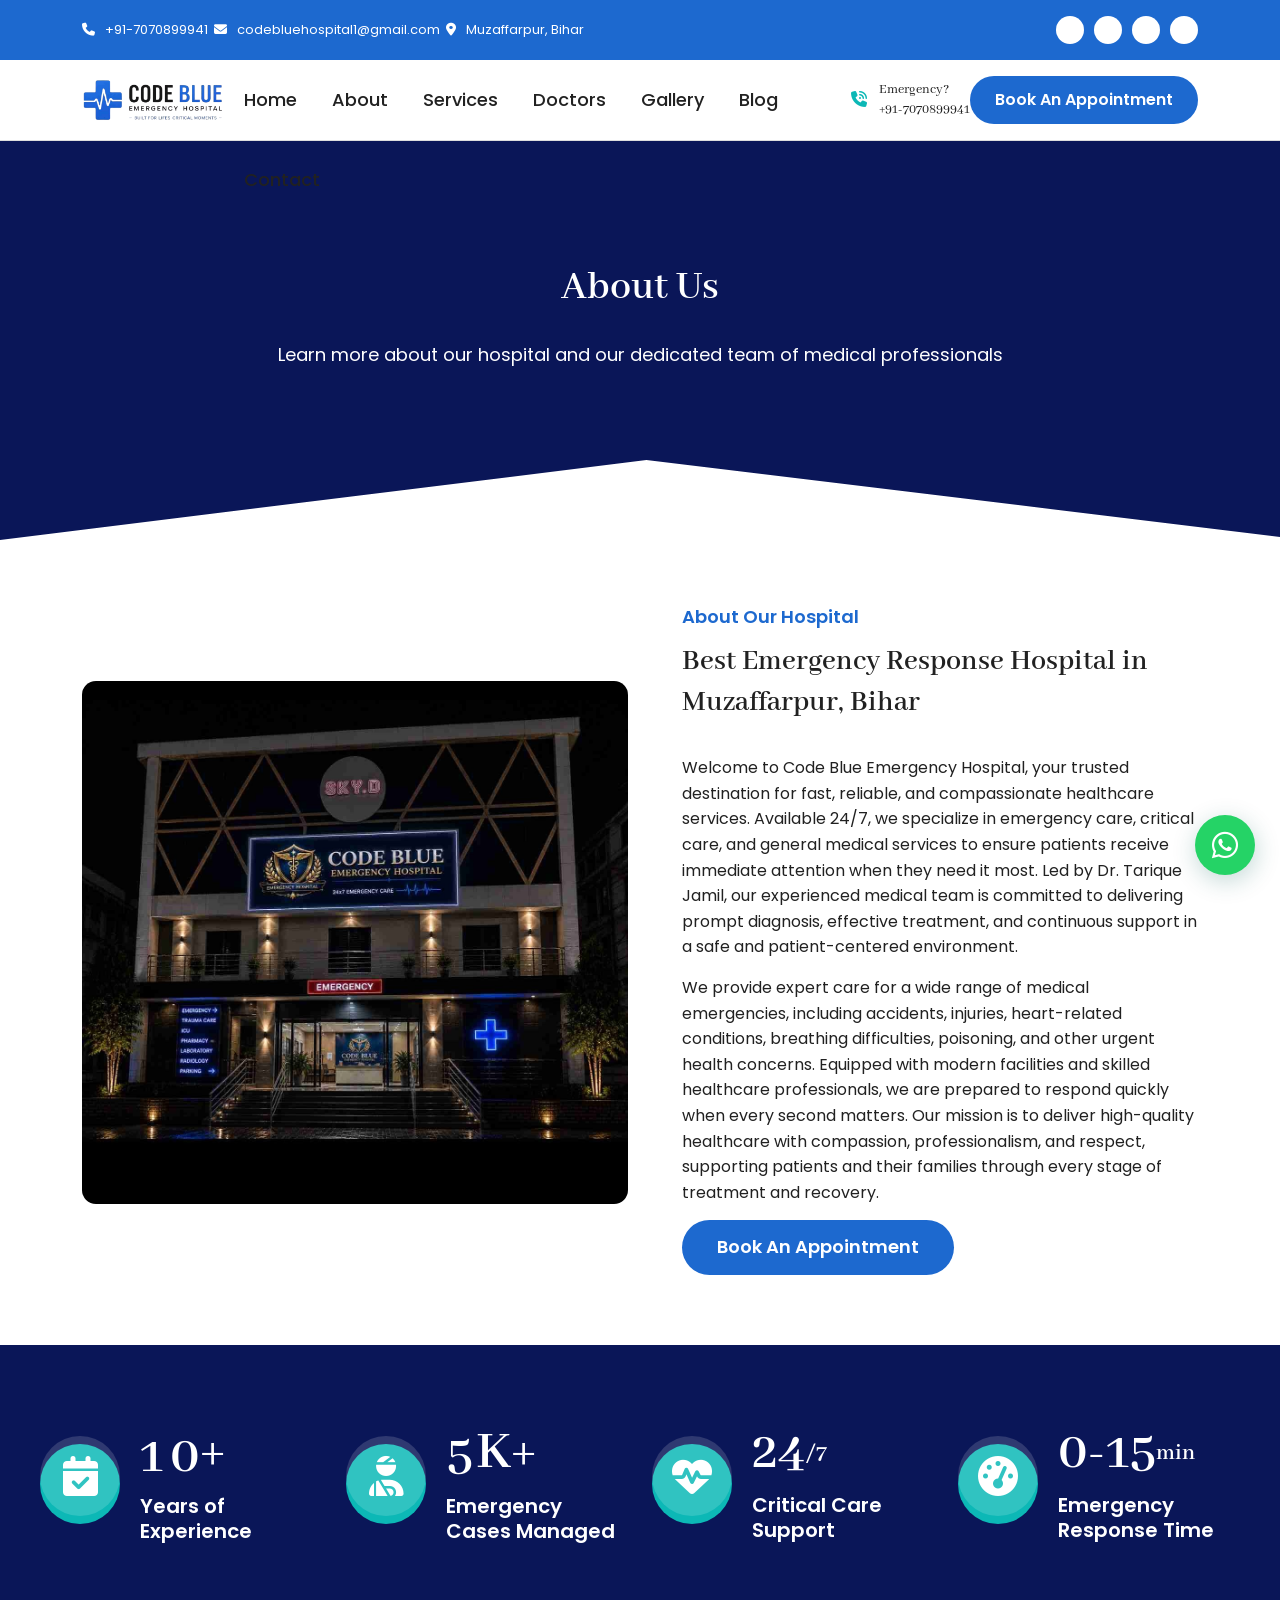
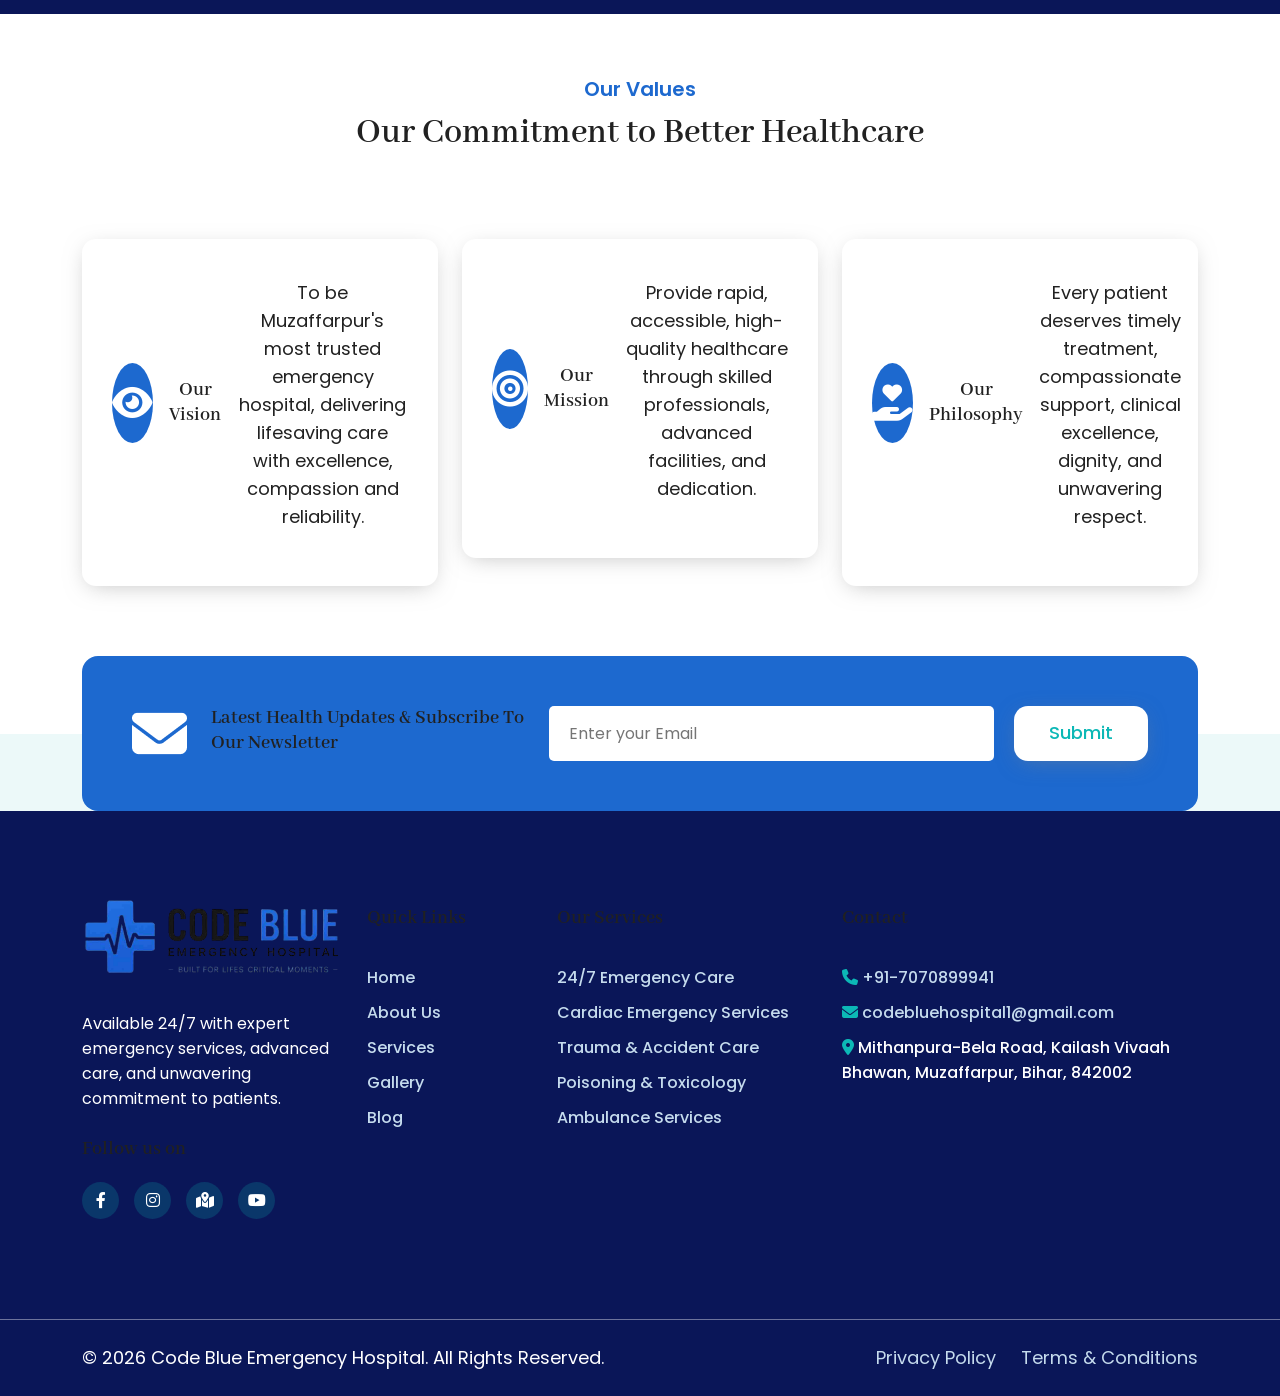
==== about.html @ 67b97be8 "Initial Code Blue Emergency Hospital landing page" ====
<!DOCTYPE html>
<html class="no-js" lang="en">
  <head>
    <meta charset="utf-8">
    <meta http-equiv="x-ua-compatible" content="ie=edge">
    <meta name="viewport" content="width=device-width, initial-scale=1">
    <meta name="author" content="Code Blue Emergency Hospital">
    <link rel="icon" href="assets/images/codeblue/cropped-Code-Blue-icon-32x32.png">
    <title>About Us - Code Blue Emergency Hospital</title>
    <link rel="stylesheet" href="assets/css/bootstrap.min.css">
    <link rel="stylesheet" href="assets/css/fontawesome.min.css">
    <link rel="stylesheet" href="assets/css/animate.css">
    <link rel="stylesheet" href="assets/css/animated-text.css">
    <link rel="stylesheet" href="assets/css/slick.min.css">
    <link rel="stylesheet" href="assets/css/light_gallery.min.css">
    <link rel="stylesheet" href="assets/css/odometer.css">
    <link rel="stylesheet" href="assets/css/style.css">
    <link rel="stylesheet" href="assets/css/codeblue.css">
    <style>
      .cs_preloader { animation: autoHidePreloader 0.5s 3s forwards; }
      @keyframes autoHidePreloader { to { opacity: 0; visibility: hidden; pointer-events: none; } }
    </style>
  </head>
  <body>

  <!-- Start Top Utility Bar -->
  <header class="cs_site_header cs_style_1 cs_sticky_header">
    <div class="cs_top_header cs_accent_bg_v1">
      <div class="container">
        <div class="cs_top_header_in">
          <div class="cs_top_header_left">
            <div class="cs_top_nav cs_fs_16 cs_white_color">
              <a href="tel:+917070899941" class="cs_white_color"><i class="fa-solid fa-phone"></i> +91-7070899941</a>
              &nbsp;&nbsp;
              <a href="mailto:codebluehospital1@gmail.com" class="cs_white_color"><i class="fa-solid fa-envelope"></i> codebluehospital1@gmail.com</a>
              &nbsp;&nbsp;
              <span><i class="fa-solid fa-location-dot"></i> Muzaffarpur, Bihar</span>
            </div>
          </div>
          <div class="cs_top_header_right">
            <div class="cs_social_btns cs_style_1">
              <a href="https://www.facebook.com/profile.php?id=61590314117148#" target="_blank"><i class="fa-brands fa-facebook-f"></i></a>
              <a href="https://www.instagram.com/code_blue_emergency_hospital" target="_blank"><i class="fa-brands fa-instagram"></i></a>
              <a href="https://maps.app.goo.gl/DeEyWCRNxr993ks66" target="_blank"><i class="fa-solid fa-map-location-dot"></i></a>
              <a href="https://youtube.com/channel/UCXoJX2NYa7jBwwtGiRiJI0w" target="_blank"><i class="fa-brands fa-youtube"></i></a>
            </div>
          </div>
        </div>
      </div>
    </div>
    <!-- End Top Utility Bar -->
    <!-- Start Header Nav -->
    <div class="cs_main_header">
      <div class="container">
        <div class="cs_main_header_in">
          <div class="cs_main_header_left">
            <a class="cs_site_branding" href="index.html">
              <img src="assets/images/codeblue/Code-Blue-logo.png" alt="Code Blue Emergency Hospital">
            </a>
            <div class="cs_nav cs_primary_font">
              <ul class="cs_nav_list cs_fs_18">
                <li><a href="index.html">Home</a></li>
                <li><a href="about.html">About</a></li>
                <li><a href="services.html">Services</a></li>
                <li><a href="doctors.html">Doctors</a></li>
                <li><a href="gallery.html">Gallery</a></li>
                <li><a href="blog.html">Blog</a></li>
                <li><a href="contact.html">Contact</a></li>
              </ul>
            </div>
          </div>
          <div class="cs_main_header_right cs_accent_color_v1">
            <div class="cs_header_contact">
              <div class="cs_header_contact_icon text-accent">
                <i class="fa-solid fa-phone-volume"></i>
              </div>
              <div class="cs_header_contact_right">
                <h3 class="cs_fs_14 cs_normal cs_accent_color_v1 mb-0">Emergency?</h3>
                <h3 class="cs_fs_14 cs_normal cs_accent_color_v1 mb-0">+91-7070899941</h3>
              </div>
            </div>
            <a href="tel:+917070899941" class="cs_btn cs_style_1 cs_fs_16 cs_semibold cs_accent_bg_v1 cs_white_color">Book An Appointment</a>
          </div>
        </div>
      </div>
    </div>
  </header>
  <!-- End Header Section -->

  <!-- Start Hero Section -->
  <section class="cs_hero cs_style_1 position-relative" style="background-color: #0a1658;">
    <div class="cs_hero_top">
      <div class="container">
        <div class="row align-items-center" style="min-height: 400px;">
          <div class="col-lg-12 text-center">
            <h1 class="cs_hero_title cs_fs_60 cs_semibold cs_white_color wow fadeInDown">About Us</h1>
            <p class="cs_hero_subtitle cs_fs_18 cs_white_color">Learn more about our hospital and our dedicated team of medical professionals</p>
          </div>
        </div>
      </div>
    </div>
  </section>
  <!-- End Hero Section -->

  <!-- Start About Section -->
  <section class="cs_about cs_style_1" id="about">
    <div class="cs_height_120 cs_height_lg_80"></div>
    <div class="container">
      <div class="row cs_gap_y_40 align-items-center">
        <div class="col-lg-6">
          <div class="cs_about_thumb wow fadeInLeft">
            <img src="assets/images/codeblue/Code-Blue-Hospital-1.jpeg" alt="Code Blue Emergency Hospital">
          </div>
        </div>
        <div class="col-lg-6">
          <div class="cs_pl_30">
            <div class="cs_section_heading cs_style_1">
              <h3 class="cs_section_title_up cs_accent_color_v1 cs_semibold cs_fs_18">About Our Hospital</h3>
              <h2 class="cs_section_title cs_semibold cs_fs_35 mb-0">Best Emergency Response Hospital in Muzaffarpur, Bihar</h2>
            </div>
            <div class="cs_height_32 cs_height_lg_20"></div>
            <p class="cs_about_text">Welcome to Code Blue Emergency Hospital, your trusted destination for fast, reliable, and compassionate healthcare services. Available 24/7, we specialize in emergency care, critical care, and general medical services to ensure patients receive immediate attention when they need it most. Led by Dr. Tarique Jamil, our experienced medical team is committed to delivering prompt diagnosis, effective treatment, and continuous support in a safe and patient-centered environment.</p>
            <p class="cs_about_text">We provide expert care for a wide range of medical emergencies, including accidents, injuries, heart-related conditions, breathing difficulties, poisoning, and other urgent health concerns. Equipped with modern facilities and skilled healthcare professionals, we are prepared to respond quickly when every second matters. Our mission is to deliver high-quality healthcare with compassion, professionalism, and respect, supporting patients and their families through every stage of treatment and recovery.</p>
            <a href="tel:+917070899941" class="cs_btn cs_style_1 cs_fs_18 cs_semibold cs_accent_bg_v1 cs_white_color">Book An Appointment</a>
          </div>
        </div>
      </div>
    </div>
    <div class="cs_height_120 cs_height_lg_80"></div>
  </section>
  <!-- End About Section -->

  <!-- Start Counter Section -->
  <section class="cs_counting">
    <div class="cs_height_133 cs_height_lg_80"></div>
    <div class="container-fluid">
      <div class="row cs_gap_y_40 align-items-center justify-content-between">
        <div class="col-xl-3 col-md-6">
          <div class="cs_funfact cs_style_1">
            <div class="cs_funfact_icon cs_center">
              <i class="fa-solid fa-calendar-check cs_white_color" style="font-size: 40px;"></i>
            </div>
            <div class="cs_funfact_text">
              <h2 class="cs_counter_number cs_fs_65 cs_white_color d-flex align-items-center cs_semibold"><span data-count-to="10" class="odometer"></span>+</h2>
              <p class="cs_counter_title cs_fs_24 cs_semibold cs_white_color mb-0">Years of Experience</p>
            </div>
          </div>
        </div>
        <div class="col-xl-3 col-md-6">
          <div class="cs_funfact cs_style_1">
            <div class="cs_funfact_icon cs_center">
              <i class="fa-solid fa-user-injured cs_white_color" style="font-size: 40px;"></i>
            </div>
            <div class="cs_funfact_text">
              <h2 class="cs_counter_number cs_fs_65 cs_white_color d-flex align-items-center cs_semibold"><span data-count-to="5" class="odometer"></span>K+</h2>
              <p class="cs_counter_title cs_fs_24 cs_semibold cs_white_color mb-0">Emergency Cases Managed</p>
            </div>
          </div>
        </div>
        <div class="col-xl-3 col-md-6">
          <div class="cs_funfact cs_style_1">
            <div class="cs_funfact_icon cs_center">
              <i class="fa-solid fa-heart-pulse cs_white_color" style="font-size: 40px;"></i>
            </div>
            <div class="cs_funfact_text">
              <h2 class="cs_counter_number cs_fs_65 cs_white_color d-flex align-items-center cs_semibold">24<span class="cs_fs_30">/7</span></h2>
              <p class="cs_counter_title cs_fs_24 cs_semibold cs_white_color mb-0">Critical Care Support</p>
            </div>
          </div>
        </div>
        <div class="col-xl-3 col-md-6">
          <div class="cs_funfact cs_style_1">
            <div class="cs_funfact_icon cs_center">
              <i class="fa-solid fa-gauge-high cs_white_color" style="font-size: 40px;"></i>
            </div>
            <div class="cs_funfact_text">
              <h2 class="cs_counter_number cs_fs_65 cs_white_color d-flex align-items-center cs_semibold">0-15<span class="cs_fs_30">min</span></h2>
              <p class="cs_counter_title cs_fs_24 cs_semibold cs_white_color mb-0">Emergency Response Time</p>
            </div>
          </div>
        </div>
      </div>
    </div>
    <div class="cs_height_133 cs_height_lg_80"></div>
  </section>
  <!-- End Counter Section -->

  <!-- Start Our Commitment Section -->
  <section id="commitment">
    <div class="cs_height_120 cs_height_lg_80"></div>
    <div class="container">
      <div class="cs_section_heading cs_style_1 text-center">
        <h3 class="cs_section_title_up cs_accent_color_v1 cs_semibold cs_fs_24">Our Values</h3>
        <h2 class="cs_section_title cs_semibold cs_fs_45 wow fadeInUp">Our Commitment to Better Healthcare</h2>
      </div>
      <div class="cs_height_63 cs_height_lg_40"></div>
      <div class="row cs_gap_y_30">
        <div class="col-lg-4">
          <div class="cs_iconbox cs_style_2 cs_white_bg cs_radius_5 text-center" style="padding: 40px 30px;">
            <div class="cs_iconbox_icon cs_accent_bg_v1 cs_white_color cs_center" style="width: 80px; height: 80px; border-radius: 50%; margin: 0 auto 20px;">
              <i class="fa-solid fa-eye" style="font-size: 36px;"></i>
            </div>
            <h3 class="cs_iconbox_title cs_fs_24 cs_semibold">Our Vision</h3>
            <p class="cs_iconbox_subtitle cs_fs_18">To be Muzaffarpur's most trusted emergency hospital, delivering lifesaving care with excellence, compassion and reliability.</p>
          </div>
        </div>
        <div class="col-lg-4">
          <div class="cs_iconbox cs_style_2 cs_white_bg cs_radius_5 text-center" style="padding: 40px 30px;">
            <div class="cs_iconbox_icon cs_accent_bg_v1 cs_white_color cs_center" style="width: 80px; height: 80px; border-radius: 50%; margin: 0 auto 20px;">
              <i class="fa-solid fa-bullseye" style="font-size: 36px;"></i>
            </div>
            <h3 class="cs_iconbox_title cs_fs_24 cs_semibold">Our Mission</h3>
            <p class="cs_iconbox_subtitle cs_fs_18">Provide rapid, accessible, high-quality healthcare through skilled professionals, advanced facilities, and dedication.</p>
          </div>
        </div>
        <div class="col-lg-4">
          <div class="cs_iconbox cs_style_2 cs_white_bg cs_radius_5 text-center" style="padding: 40px 30px;">
            <div class="cs_iconbox_icon cs_accent_bg_v1 cs_white_color cs_center" style="width: 80px; height: 80px; border-radius: 50%; margin: 0 auto 20px;">
              <i class="fa-solid fa-hand-holding-heart" style="font-size: 36px;"></i>
            </div>
            <h3 class="cs_iconbox_title cs_fs_24 cs_semibold">Our Philosophy</h3>
            <p class="cs_iconbox_subtitle cs_fs_18">Every patient deserves timely treatment, compassionate support, clinical excellence, dignity, and unwavering respect.</p>
          </div>
        </div>
      </div>
    </div>
    <div class="cs_height_120 cs_height_lg_80"></div>
  </section>
  <!-- End Our Commitment Section -->

  <!-- Start Newsletter Section -->
  <section class="cs_newsletter_1_wrap">
    <div class="container">
      <div class="cs_newsletter cs_style_1 cs_accent_bg_v1 wow fadeIn">
        <div class="cs_newsletter_left d-flex gap-4">
          <div class="cs_newsletter_icon">
            <img src="assets/images/icons/envelop_icon.png" alt="Icon">
          </div>
          <h2 class="cs_newsletter_title cs_fs_24 cs_semibold mb-0 cs_white_color">Latest Health Updates &amp; Subscribe To<br>Our Newsletter</h2>
        </div>
        <form action="#" class="cs_newsletter_form">
          <input type="text" name="email" class="cs_newsletter_form_field cs_radius_2" placeholder="Enter your Email">
          <button type="submit" class="cs_btn cs_style_1 cs_fs_18 cs_medium cs_white_bg cs_accent_color_v1">Submit</button>
        </form>
      </div>
    </div>
  </section>
  <!-- End Newsletter Section -->

  <!-- Start Footer -->
  <footer class="cs_footer cs_style_1">
    <div class="container">
      <div class="cs_height_95 cs_height_lg_65"></div>
      <div class="cs_footer_main">
        <div class="row cs_gap_y_30">
          <div class="col-lg-3">
            <div class="cs_footer_widget cs_text_widget">
              <img src="assets/images/codeblue/Code-Blue-logo.png" alt="Code Blue Emergency Hospital">
              <p class="cs_fs_18 cs_white_color">Available 24/7 with expert emergency services, advanced care, and unwavering commitment to patients.</p>
              <h3 class="cs_fs_24 cs_white_color cs_semibold">Follow us on</h3>
              <div class="cs_social_btns cs_style_1 cs_white_color">
                <a href="https://www.facebook.com/profile.php?id=61590314117148#" target="_blank"><i class="fa-brands fa-facebook-f"></i></a>
                <a href="https://www.instagram.com/code_blue_emergency_hospital" target="_blank"><i class="fa-brands fa-instagram"></i></a>
                <a href="https://maps.app.goo.gl/DeEyWCRNxr993ks66" target="_blank"><i class="fa-solid fa-map-location-dot"></i></a>
                <a href="https://youtube.com/channel/UCXoJX2NYa7jBwwtGiRiJI0w" target="_blank"><i class="fa-brands fa-youtube"></i></a>
              </div>
            </div>
          </div>
          <div class="col-lg-2">
            <div class="cs_footer_widget cs_menu_widget">
              <h3 class="cs_footer_widget_title cs_fs_24 cs_semibold cs_white_color">Quick Links</h3>
              <ul class="cs_fs_18 cs_white_color cs_medium cs_mp0">
                <li><a href="index.html">Home</a></li>
                <li><a href="about.html">About Us</a></li>
                <li><a href="services.html">Services</a></li>
                <li><a href="gallery.html">Gallery</a></li>
                <li><a href="blog.html">Blog</a></li>
              </ul>
            </div>
          </div>
          <div class="col-lg-3">
            <div class="cs_footer_widget cs_menu_widget">
              <h3 class="cs_footer_widget_title cs_fs_24 cs_semibold cs_white_color">Our Services</h3>
              <ul class="cs_fs_18 cs_white_color cs_medium cs_mp0">
                <li><a href="services.html">24/7 Emergency Care</a></li>
                <li><a href="services.html">Cardiac Emergency Services</a></li>
                <li><a href="services.html">Trauma & Accident Care</a></li>
                <li><a href="services.html">Poisoning & Toxicology</a></li>
                <li><a href="services.html">Ambulance Services</a></li>
              </ul>
            </div>
          </div>
          <div class="col-lg-4">
            <div class="cs_footer_widget cs_menu_widget">
              <h3 class="cs_footer_widget_title cs_fs_24 cs_semibold cs_white_color">Contact</h3>
              <ul class="cs_contact_info cs_fs_18 cs_white_color cs_medium cs_mp0">
                <li><i class="fa-solid fa-phone cs_accent_color_v1"></i> <a href="tel:+917070899941" class="cs_white_color">+91-7070899941</a></li>
                <li><i class="fa-solid fa-envelope cs_accent_color_v1"></i> <a href="mailto:codebluehospital1@gmail.com" class="cs_white_color">codebluehospital1@gmail.com</a></li>
                <li><i class="fa-solid fa-location-dot cs_accent_color_v1"></i> Mithanpura-Bela Road, Kailash Vivaah Bhawan, Muzaffarpur, Bihar, 842002</li>
              </ul>
            </div>
          </div>
        </div>
      </div>
    </div>
    <div class="cs_footer_bottom">
      <div class="container">
        <div class="cs_footer_bottom_text">
          <div class="cs-copyright cs_fs_18 cs_white_color">&copy; 2026 Code Blue Emergency Hospital. All Rights Reserved.</div>
          <ul class="cs_footer_links cs_mp0 cs_fs_18 cs_white_color">
            <li><a href="#">Privacy Policy</a></li>
            <li><a href="#">Terms & Conditions</a></li>
          </ul>
        </div>
      </div>
    </div>
  </footer>
  <!-- End Footer -->

  <!-- WhatsApp Floating Button -->
  <a href="https://wa.me/917070899941" target="_blank" class="cb-whatsapp-btn"><i class="fa-brands fa-whatsapp"></i></a>

  <!-- Scripts -->
  <script src="assets/js/jquery-3.6.0.min.js"></script>
  <script src="assets/js/wow.min.js"></script>
  <script src="assets/js/jquery.slick.min.js"></script>
  <script src="assets/js/light_gallery.min.js"></script>
  <script src="assets/js/odometer.js"></script>
  <script src="assets/js/isotope.pkg.min.js"></script>
  <script src="assets/js/jquery-timepicker.min.js"></script>
  <script src="assets/js/jquery-ui.min.js"></script>
  <script src="assets/js/select2.min.js"></script>
  <script src="assets/js/animated-text.min.js"></script>
  <script src="assets/js/ripple.min.js"></script>
  <script src="assets/js/YTPlayer.min.js"></script>
  <script src="assets/js/main.js"></script>
  <script>
    $('.ca_appointment_form').on('submit', function(e) { e.preventDefault(); alert('Thank you! Your appointment request has been submitted.'); this.reset(); });
    $('#cs_form').on('submit', function(e) { e.preventDefault(); alert('Thank you! Your message has been sent.'); this.reset(); });
    $('.cs_newsletter_form').on('submit', function(e) { e.preventDefault(); alert('Thank you! You have been subscribed.'); this.reset(); });
  </script>
  </body>
</html>
---- assets/css/animated-text.css ----
/* -------------------------------- 

Primary style

-------------------------------- */
/* *, *::after, *::before {
  -webkit-box-sizing: border-box;
  -moz-box-sizing: border-box;
  box-sizing: border-box;
}

html * {
  -webkit-font-smoothing: antialiased;
  -moz-osx-font-smoothing: grayscale;
}

html {
  font-size: 62.5%;
}

body {
  font-size: 1.6rem;
  font-family: sans-serif;
  color: #aebcb9;
  background-color: #0d0d0d;
}

a {
  text-decoration: none;
}

.cs_title {
  position: relative;
  height: 160px;
  line-height: 230px;
  text-align: center;
}
.cs_title h1 {
  font-size: 2.4rem;
  font-weight: 700;
}
@media only screen and (min-width: 768px) {
  .cs_title {
    line-height: 250px;
  }
}
@media only screen and (min-width: 1170px) {
  .cs_title {
    height: 200px;
    line-height: 300px;
  }
  .cs_title h1 {
    font-size: 3rem;
  }
}

.cs_intro {
  width: 90%;
  max-width: 768px;
  text-align: center;
}

.cs_intro {
  margin: 4em auto;
}
@media only screen and (min-width: 768px) {
  .cs_intro {
    margin: 5em auto;
  }
}
@media only screen and (min-width: 1170px) {
  .cs_intro {
    margin: 6em auto;
  }
} */

.cs_headline {
  font-size: 3rem;
  line-height: 1.2;
}
@media only screen and (min-width: 768px) {
  .cs_headline {
    font-size: 4.4rem;
  }
}
@media only screen and (min-width: 1170px) {
  .cs_headline {
    font-size: 6rem;
  }
}

.cs_words_wrapper {
  display: inline-block;
  position: relative;
  text-align: left;
 
}
.cs_words_wrapper b {
  display: inline-block;
  position: absolute;
  white-space: nowrap;
  left: 0;
  top: 0;
}
.cs_words_wrapper b.is-visible {
  position: relative;
}
.no-js .cs_words_wrapper b {
  opacity: 0;
}
.no-js .cs_words_wrapper b.is-visible {
  opacity: 1;
}
/* -------------------------------- 

xrotate-1 

-------------------------------- */
/* .cs_headline.rotate-1 .cs_words_wrapper {
  -webkit-perspective: 300px;
  -moz-perspective: 300px;
  perspective: 300px;
} */
/* .cs_headline.rotate-1 b {
  opacity: 0;
  -webkit-transform-origin: 50% 100%;
  -moz-transform-origin: 50% 100%;
  -ms-transform-origin: 50% 100%;
  -o-transform-origin: 50% 100%;
  transform-origin: 50% 100%;
  -webkit-transform: rotateX(180deg);
  -moz-transform: rotateX(180deg);
  -ms-transform: rotateX(180deg);
  -o-transform: rotateX(180deg);
  transform: rotateX(180deg);
} */
/* .cs_headline.rotate-1 b.is-visible {
  opacity: 1;
  -webkit-transform: rotateX(0deg);
  -moz-transform: rotateX(0deg);
  -ms-transform: rotateX(0deg);
  -o-transform: rotateX(0deg);
  transform: rotateX(0deg);
  -webkit-animation: cd-rotate-1-in 1.2s;
  -moz-animation: cd-rotate-1-in 1.2s;
  animation: cd-rotate-1-in 1.2s;
} */
/* .cs_headline.rotate-1 b.is-hidden {
  -webkit-transform: rotateX(180deg);
  -moz-transform: rotateX(180deg);
  -ms-transform: rotateX(180deg);
  -o-transform: rotateX(180deg);
  transform: rotateX(180deg);
  -webkit-animation: cd-rotate-1-out 1.2s;
  -moz-animation: cd-rotate-1-out 1.2s;
  animation: cd-rotate-1-out 1.2s;
} */

@-webkit-keyframes cd-rotate-1-in {
  0% {
    -webkit-transform: rotateX(180deg);
    opacity: 0;
  }
  35% {
    -webkit-transform: rotateX(120deg);
    opacity: 0;
  }
  65% {
    opacity: 0;
  }
  100% {
    -webkit-transform: rotateX(360deg);
    opacity: 1;
  }
}
@-moz-keyframes cd-rotate-1-in {
  0% {
    -moz-transform: rotateX(180deg);
    opacity: 0;
  }
  35% {
    -moz-transform: rotateX(120deg);
    opacity: 0;
  }
  65% {
    opacity: 0;
  }
  100% {
    -moz-transform: rotateX(360deg);
    opacity: 1;
  }
}
@keyframes cd-rotate-1-in {
  0% {
    -webkit-transform: rotateX(180deg);
    -moz-transform: rotateX(180deg);
    -ms-transform: rotateX(180deg);
    -o-transform: rotateX(180deg);
    transform: rotateX(180deg);
    opacity: 0;
  }
  35% {
    -webkit-transform: rotateX(120deg);
    -moz-transform: rotateX(120deg);
    -ms-transform: rotateX(120deg);
    -o-transform: rotateX(120deg);
    transform: rotateX(120deg);
    opacity: 0;
  }
  65% {
    opacity: 0;
  }
  100% {
    -webkit-transform: rotateX(360deg);
    -moz-transform: rotateX(360deg);
    -ms-transform: rotateX(360deg);
    -o-transform: rotateX(360deg);
    transform: rotateX(360deg);
    opacity: 1;
  }
}
@-webkit-keyframes cd-rotate-1-out {
  0% {
    -webkit-transform: rotateX(0deg);
    opacity: 1;
  }
  35% {
    -webkit-transform: rotateX(-40deg);
    opacity: 1;
  }
  65% {
    opacity: 0;
  }
  100% {
    -webkit-transform: rotateX(180deg);
    opacity: 0;
  }
}
@-moz-keyframes cd-rotate-1-out {
  0% {
    -moz-transform: rotateX(0deg);
    opacity: 1;
  }
  35% {
    -moz-transform: rotateX(-40deg);
    opacity: 1;
  }
  65% {
    opacity: 0;
  }
  100% {
    -moz-transform: rotateX(180deg);
    opacity: 0;
  }
}
@keyframes cd-rotate-1-out {
  0% {
    -webkit-transform: rotateX(0deg);
    -moz-transform: rotateX(0deg);
    -ms-transform: rotateX(0deg);
    -o-transform: rotateX(0deg);
    transform: rotateX(0deg);
    opacity: 1;
  }
  35% {
    -webkit-transform: rotateX(-40deg);
    -moz-transform: rotateX(-40deg);
    -ms-transform: rotateX(-40deg);
    -o-transform: rotateX(-40deg);
    transform: rotateX(-40deg);
    opacity: 1;
  }
  65% {
    opacity: 0;
  }
  100% {
    -webkit-transform: rotateX(180deg);
    -moz-transform: rotateX(180deg);
    -ms-transform: rotateX(180deg);
    -o-transform: rotateX(180deg);
    transform: rotateX(180deg);
    opacity: 0;
  }
}
/* -------------------------------- 

xtype 

-------------------------------- */
/* .cs_headline.type .cs_words_wrapper {
  vertical-align: top;
  overflow: hidden;
} */
.cs_headline.type .cs_words_wrapper::after {
  /* vertical bar */
  /* content: '';
  position: absolute;
  right: 0;
  top: 50%;
  bottom: auto;
  -webkit-transform: translateY(-50%);
  -moz-transform: translateY(-50%);
  -ms-transform: translateY(-50%);
  -o-transform: translateY(-50%);
  transform: translateY(-50%);
  height: 90%;
  width: 1px;
  background-color: #aebcb9; */
}
.cs_headline.type .cs_words_wrapper.waiting::after {
  -webkit-animation: cd-pulse 1s infinite;
  -moz-animation: cd-pulse 1s infinite;
  animation: cd-pulse 1s infinite;
}
/* .cs_headline.type .cs_words_wrapper.selected {
  background-color: #aebcb9;
}
.cs_headline.type .cs_words_wrapper.selected::after {
  visibility: hidden;
}
.cs_headline.type .cs_words_wrapper.selected b {
  color: #0d0d0d;
}
.cs_headline.type b {
  visibility: hidden;
}
.cs_headline.type b.is-visible {
  visibility: visible;
}
.cs_headline.type i {
  position: absolute;
  visibility: hidden;
}
.cs_headline.type i.in {
  position: relative;
  visibility: visible;
} */

@-webkit-keyframes cd-pulse {
  0% {
    -webkit-transform: translateY(-50%) scale(1);
    opacity: 1;
  }
  40% {
    -webkit-transform: translateY(-50%) scale(0.9);
    opacity: 0;
  }
  100% {
    -webkit-transform: translateY(-50%) scale(0);
    opacity: 0;
  }
}
@-moz-keyframes cd-pulse {
  0% {
    -moz-transform: translateY(-50%) scale(1);
    opacity: 1;
  }
  40% {
    -moz-transform: translateY(-50%) scale(0.9);
    opacity: 0;
  }
  100% {
    -moz-transform: translateY(-50%) scale(0);
    opacity: 0;
  }
}
@keyframes cd-pulse {
  0% {
    -webkit-transform: translateY(-50%) scale(1);
    -moz-transform: translateY(-50%) scale(1);
    -ms-transform: translateY(-50%) scale(1);
    -o-transform: translateY(-50%) scale(1);
    transform: translateY(-50%) scale(1);
    opacity: 1;
  }
  40% {
    -webkit-transform: translateY(-50%) scale(0.9);
    -moz-transform: translateY(-50%) scale(0.9);
    -ms-transform: translateY(-50%) scale(0.9);
    -o-transform: translateY(-50%) scale(0.9);
    transform: translateY(-50%) scale(0.9);
    opacity: 0;
  }
  100% {
    -webkit-transform: translateY(-50%) scale(0);
    -moz-transform: translateY(-50%) scale(0);
    -ms-transform: translateY(-50%) scale(0);
    -o-transform: translateY(-50%) scale(0);
    transform: translateY(-50%) scale(0);
    opacity: 0;
  }
}
/* -------------------------------- 

xrotate-2 

-------------------------------- */
/* .cs_headline.rotate-2 .cs_words_wrapper {
  -webkit-perspective: 300px;
  -moz-perspective: 300px;
  perspective: 300px;
} */
/* .cs_headline.rotate-2 i, .cs_headline.rotate-2 em {
  display: inline-block;
  -webkit-backface-visibility: hidden;
  backface-visibility: hidden;
}
.cs_headline.rotate-2 b {
  opacity: 0;
} */
/* .cs_headline.rotate-2 i {
  -webkit-transform-style: preserve-3d;
  -moz-transform-style: preserve-3d;
  -ms-transform-style: preserve-3d;
  -o-transform-style: preserve-3d;
  transform-style: preserve-3d;
  -webkit-transform: translateZ(-20px) rotateX(90deg);
  -moz-transform: translateZ(-20px) rotateX(90deg);
  -ms-transform: translateZ(-20px) rotateX(90deg);
  -o-transform: translateZ(-20px) rotateX(90deg);
  transform: translateZ(-20px) rotateX(90deg);
  opacity: 0;
} */
/* .is-visible .cs_headline.rotate-2 i {
  opacity: 1;
}
.cs_headline.rotate-2 i.in {
  -webkit-animation: cd-rotate-2-in 0.4s forwards;
  -moz-animation: cd-rotate-2-in 0.4s forwards;
  animation: cd-rotate-2-in 0.4s forwards;
}
.cs_headline.rotate-2 i.out {
  -webkit-animation: cd-rotate-2-out 0.4s forwards;
  -moz-animation: cd-rotate-2-out 0.4s forwards;
  animation: cd-rotate-2-out 0.4s forwards;
} */
/* .cs_headline.rotate-2 em {
  -webkit-transform: translateZ(20px);
  -moz-transform: translateZ(20px);
  -ms-transform: translateZ(20px);
  -o-transform: translateZ(20px);
  transform: translateZ(20px);
} */

/* .no-csstransitions .cs_headline.rotate-2 i {
  -webkit-transform: rotateX(0deg);
  -moz-transform: rotateX(0deg);
  -ms-transform: rotateX(0deg);
  -o-transform: rotateX(0deg);
  transform: rotateX(0deg);
  opacity: 0;
}
.no-csstransitions .cs_headline.rotate-2 i em {
  -webkit-transform: scale(1);
  -moz-transform: scale(1);
  -ms-transform: scale(1);
  -o-transform: scale(1);
  transform: scale(1);
}

.no-csstransitions .cs_headline.rotate-2 .is-visible i {
  opacity: 1;
} */

@-webkit-keyframes cd-rotate-2-in {
  0% {
    opacity: 0;
    -webkit-transform: translateZ(-20px) rotateX(90deg);
  }
  60% {
    opacity: 1;
    -webkit-transform: translateZ(-20px) rotateX(-10deg);
  }
  100% {
    opacity: 1;
    -webkit-transform: translateZ(-20px) rotateX(0deg);
  }
}
@-moz-keyframes cd-rotate-2-in {
  0% {
    opacity: 0;
    -moz-transform: translateZ(-20px) rotateX(90deg);
  }
  60% {
    opacity: 1;
    -moz-transform: translateZ(-20px) rotateX(-10deg);
  }
  100% {
    opacity: 1;
    -moz-transform: translateZ(-20px) rotateX(0deg);
  }
}
@keyframes cd-rotate-2-in {
  0% {
    opacity: 0;
    -webkit-transform: translateZ(-20px) rotateX(90deg);
    -moz-transform: translateZ(-20px) rotateX(90deg);
    -ms-transform: translateZ(-20px) rotateX(90deg);
    -o-transform: translateZ(-20px) rotateX(90deg);
    transform: translateZ(-20px) rotateX(90deg);
  }
  60% {
    opacity: 1;
    -webkit-transform: translateZ(-20px) rotateX(-10deg);
    -moz-transform: translateZ(-20px) rotateX(-10deg);
    -ms-transform: translateZ(-20px) rotateX(-10deg);
    -o-transform: translateZ(-20px) rotateX(-10deg);
    transform: translateZ(-20px) rotateX(-10deg);
  }
  100% {
    opacity: 1;
    -webkit-transform: translateZ(-20px) rotateX(0deg);
    -moz-transform: translateZ(-20px) rotateX(0deg);
    -ms-transform: translateZ(-20px) rotateX(0deg);
    -o-transform: translateZ(-20px) rotateX(0deg);
    transform: translateZ(-20px) rotateX(0deg);
  }
}
@-webkit-keyframes cd-rotate-2-out {
  0% {
    opacity: 1;
    -webkit-transform: translateZ(-20px) rotateX(0);
  }
  60% {
    opacity: 0;
    -webkit-transform: translateZ(-20px) rotateX(-100deg);
  }
  100% {
    opacity: 0;
    -webkit-transform: translateZ(-20px) rotateX(-90deg);
  }
}
@-moz-keyframes cd-rotate-2-out {
  0% {
    opacity: 1;
    -moz-transform: translateZ(-20px) rotateX(0);
  }
  60% {
    opacity: 0;
    -moz-transform: translateZ(-20px) rotateX(-100deg);
  }
  100% {
    opacity: 0;
    -moz-transform: translateZ(-20px) rotateX(-90deg);
  }
}
@keyframes cd-rotate-2-out {
  0% {
    opacity: 1;
    -webkit-transform: translateZ(-20px) rotateX(0);
    -moz-transform: translateZ(-20px) rotateX(0);
    -ms-transform: translateZ(-20px) rotateX(0);
    -o-transform: translateZ(-20px) rotateX(0);
    transform: translateZ(-20px) rotateX(0);
  }
  60% {
    opacity: 0;
    -webkit-transform: translateZ(-20px) rotateX(-100deg);
    -moz-transform: translateZ(-20px) rotateX(-100deg);
    -ms-transform: translateZ(-20px) rotateX(-100deg);
    -o-transform: translateZ(-20px) rotateX(-100deg);
    transform: translateZ(-20px) rotateX(-100deg);
  }
  100% {
    opacity: 0;
    -webkit-transform: translateZ(-20px) rotateX(-90deg);
    -moz-transform: translateZ(-20px) rotateX(-90deg);
    -ms-transform: translateZ(-20px) rotateX(-90deg);
    -o-transform: translateZ(-20px) rotateX(-90deg);
    transform: translateZ(-20px) rotateX(-90deg);
  }
}
/* -------------------------------- 

xloading-bar 

-------------------------------- */
.cs_headline.loading-bar span {
  display: inline-block;
  padding: .2em 0;
}
.cs_headline.loading-bar .cs_words_wrapper {
  overflow: hidden;
  vertical-align: top;
}
.cs_headline.loading-bar .cs_words_wrapper::after {
  /* loading bar */
  content: '';
  position: absolute;
  left: 0;
  bottom: 0;
  height: 3px;
  width: 0;
  background: #0096a7;
  z-index: 2;
  -webkit-transition: width 0.3s -0.1s;
  -moz-transition: width 0.3s -0.1s;
  transition: width 0.3s -0.1s;
}
.cs_headline.loading-bar .cs_words_wrapper.is-loading::after {
  width: 100%;
  -webkit-transition: width 3s;
  -moz-transition: width 3s;
  transition: width 3s;
}
.cs_headline.loading-bar b {
  top: .2em;
  opacity: 0;
  -webkit-transition: opacity 0.3s;
  -moz-transition: opacity 0.3s;
  transition: opacity 0.3s;
}
.cs_headline.loading-bar b.is-visible {
  opacity: 1;
  top: 0;
}

/* -------------------------------- 

xslide 

-------------------------------- */
.cs_headline.slide span {
  display: inline-block;
}
.cs_headline.slide .cs_words_wrapper {
  overflow: hidden;
  vertical-align: top;
}
.cs_headline.slide b {
  opacity: 0;
  top: .2em;
  font-weight: inherit;
}

.cs_headline.slide b.is-visible {
  top: 0;
  opacity: 1;
  -webkit-animation: slide-in 0.7s;
  -moz-animation: slide-in 0.7s;
  animation: slide-in 0.7s;
}
.cs_headline.slide b.is-hidden {
  -webkit-animation: slide-out 0.7s;
  -moz-animation: slide-out 0.7s;
  animation: slide-out 0.7s;
}

@-webkit-keyframes slide-in {
  0% {
    opacity: 0;
    -webkit-transform: translateY(-100%);
  }
  60% {
    opacity: 1;
    -webkit-transform: translateY(20%);
  }
  100% {
    opacity: 1;
    -webkit-transform: translateY(0);
  }
}
@-moz-keyframes slide-in {
  0% {
    opacity: 0;
    -moz-transform: translateY(-100%);
  }
  60% {
    opacity: 1;
    -moz-transform: translateY(20%);
  }
  100% {
    opacity: 1;
    -moz-transform: translateY(0);
  }
}
@keyframes slide-in {
  0% {
    opacity: 0;
    -webkit-transform: translateY(-100%);
    -moz-transform: translateY(-100%);
    -ms-transform: translateY(-100%);
    -o-transform: translateY(-100%);
    transform: translateY(-100%);
  }
  60% {
    opacity: 1;
    -webkit-transform: translateY(20%);
    -moz-transform: translateY(20%);
    -ms-transform: translateY(20%);
    -o-transform: translateY(20%);
    transform: translateY(20%);
  }
  100% {
    opacity: 1;
    -webkit-transform: translateY(0);
    -moz-transform: translateY(0);
    -ms-transform: translateY(0);
    -o-transform: translateY(0);
    transform: translateY(0);
  }
}
@-webkit-keyframes slide-out {
  0% {
    opacity: 1;
    -webkit-transform: translateY(0);
  }
  60% {
    opacity: 0;
    -webkit-transform: translateY(120%);
  }
  100% {
    opacity: 0;
    -webkit-transform: translateY(100%);
  }
}
@-moz-keyframes slide-out {
  0% {
    opacity: 1;
    -moz-transform: translateY(0);
  }
  60% {
    opacity: 0;
    -moz-transform: translateY(120%);
  }
  100% {
    opacity: 0;
    -moz-transform: translateY(100%);
  }
}
@keyframes slide-out {
  0% {
    opacity: 1;
    -webkit-transform: translateY(0);
    -moz-transform: translateY(0);
    -ms-transform: translateY(0);
    -o-transform: translateY(0);
    transform: translateY(0);
  }
  60% {
    opacity: 0;
    -webkit-transform: translateY(120%);
    -moz-transform: translateY(120%);
    -ms-transform: translateY(120%);
    -o-transform: translateY(120%);
    transform: translateY(120%);
  }
  100% {
    opacity: 0;
    -webkit-transform: translateY(100%);
    -moz-transform: translateY(100%);
    -ms-transform: translateY(100%);
    -o-transform: translateY(100%);
    transform: translateY(100%);
  }
}
/* -------------------------------- 

xclip 

-------------------------------- */
.cs_headline.clip span {
  display: inline-block;
  padding: .2em 0;
}
.cs_headline.clip .cs_words_wrapper {
  overflow: hidden;
  vertical-align: top;
}
.cs_headline.clip .cs_words_wrapper:after{
    /* line */
    content: '';
    position: absolute;
    top: 0;
    right: 0;
    width: 2px;
    height: 100%;
    background-color: var(--white);
}
.cs_headline.clip .cs_words_wrapper.cs_primary_color:after{
  background-color: var(--primary);
}
.cs_headline.clip .cs_words_wrapper.cs_accent_color:after{
  background-color: var(--accent);
}
.cs_headline.clip b {
  opacity: 0;
}
.cs_headline.clip b.is-visible {
  opacity: 1;
}

/* -------------------------------- 

xzoom 

-------------------------------- */
.cs_headline.zoom .cs_words_wrapper {
  -webkit-perspective: 300px;
  -moz-perspective: 300px;
  perspective: 300px;
}
.cs_headline.zoom b {
  opacity: 0;
}
.cs_headline.zoom b.is-visible {
  opacity: 1;
  -webkit-animation: zoom-in 0.8s;
  -moz-animation: zoom-in 0.8s;
  animation: zoom-in 0.8s;
}
.cs_headline.zoom b.is-hidden {
  -webkit-animation: zoom-out 0.8s;
  -moz-animation: zoom-out 0.8s;
  animation: zoom-out 0.8s;
}

@-webkit-keyframes zoom-in {
  0% {
    opacity: 0;
    -webkit-transform: translateZ(100px);
  }
  100% {
    opacity: 1;
    -webkit-transform: translateZ(0);
  }
}
@-moz-keyframes zoom-in {
  0% {
    opacity: 0;
    -moz-transform: translateZ(100px);
  }
  100% {
    opacity: 1;
    -moz-transform: translateZ(0);
  }
}
@keyframes zoom-in {
  0% {
    opacity: 0;
    -webkit-transform: translateZ(100px);
    -moz-transform: translateZ(100px);
    -ms-transform: translateZ(100px);
    -o-transform: translateZ(100px);
    transform: translateZ(100px);
  }
  100% {
    opacity: 1;
    -webkit-transform: translateZ(0);
    -moz-transform: translateZ(0);
    -ms-transform: translateZ(0);
    -o-transform: translateZ(0);
    transform: translateZ(0);
  }
}
@-webkit-keyframes zoom-out {
  0% {
    opacity: 1;
    -webkit-transform: translateZ(0);
  }
  100% {
    opacity: 0;
    -webkit-transform: translateZ(-100px);
  }
}
@-moz-keyframes zoom-out {
  0% {
    opacity: 1;
    -moz-transform: translateZ(0);
  }
  100% {
    opacity: 0;
    -moz-transform: translateZ(-100px);
  }
}
@keyframes zoom-out {
  0% {
    opacity: 1;
    -webkit-transform: translateZ(0);
    -moz-transform: translateZ(0);
    -ms-transform: translateZ(0);
    -o-transform: translateZ(0);
    transform: translateZ(0);
  }
  100% {
    opacity: 0;
    -webkit-transform: translateZ(-100px);
    -moz-transform: translateZ(-100px);
    -ms-transform: translateZ(-100px);
    -o-transform: translateZ(-100px);
    transform: translateZ(-100px);
  }
}
/* -------------------------------- 

xrotate-3 

-------------------------------- */
.cs_headline.rotate-3 .cs_words_wrapper {
  -webkit-perspective: 300px;
  -moz-perspective: 300px;
  perspective: 300px;
}
.cs_headline.rotate-3 b {
  opacity: 0;
}
.cs_headline.rotate-3 i {
  display: inline-block;
  -webkit-transform: rotateY(180deg);
  -moz-transform: rotateY(180deg);
  -ms-transform: rotateY(180deg);
  -o-transform: rotateY(180deg);
  transform: rotateY(180deg);
  -webkit-backface-visibility: hidden;
  backface-visibility: hidden;
}
.is-visible .cs_headline.rotate-3 i {
  -webkit-transform: rotateY(0deg);
  -moz-transform: rotateY(0deg);
  -ms-transform: rotateY(0deg);
  -o-transform: rotateY(0deg);
  transform: rotateY(0deg);
}
.cs_headline.rotate-3 i.in {
  -webkit-animation: cd-rotate-3-in 0.6s forwards;
  -moz-animation: cd-rotate-3-in 0.6s forwards;
  animation: cd-rotate-3-in 0.6s forwards;
}
.cs_headline.rotate-3 i.out {
  -webkit-animation: cd-rotate-3-out 0.6s forwards;
  -moz-animation: cd-rotate-3-out 0.6s forwards;
  animation: cd-rotate-3-out 0.6s forwards;
}

.no-csstransitions .cs_headline.rotate-3 i {
  -webkit-transform: rotateY(0deg);
  -moz-transform: rotateY(0deg);
  -ms-transform: rotateY(0deg);
  -o-transform: rotateY(0deg);
  transform: rotateY(0deg);
  opacity: 0;
}

.no-csstransitions .cs_headline.rotate-3 .is-visible i {
  opacity: 1;
}

@-webkit-keyframes cd-rotate-3-in {
  0% {
    -webkit-transform: rotateY(180deg);
  }
  100% {
    -webkit-transform: rotateY(0deg);
  }
}
@-moz-keyframes cd-rotate-3-in {
  0% {
    -moz-transform: rotateY(180deg);
  }
  100% {
    -moz-transform: rotateY(0deg);
  }
}
@keyframes cd-rotate-3-in {
  0% {
    -webkit-transform: rotateY(180deg);
    -moz-transform: rotateY(180deg);
    -ms-transform: rotateY(180deg);
    -o-transform: rotateY(180deg);
    transform: rotateY(180deg);
  }
  100% {
    -webkit-transform: rotateY(0deg);
    -moz-transform: rotateY(0deg);
    -ms-transform: rotateY(0deg);
    -o-transform: rotateY(0deg);
    transform: rotateY(0deg);
  }
}
@-webkit-keyframes cd-rotate-3-out {
  0% {
    -webkit-transform: rotateY(0);
  }
  100% {
    -webkit-transform: rotateY(-180deg);
  }
}
@-moz-keyframes cd-rotate-3-out {
  0% {
    -moz-transform: rotateY(0);
  }
  100% {
    -moz-transform: rotateY(-180deg);
  }
}
@keyframes cd-rotate-3-out {
  0% {
    -webkit-transform: rotateY(0);
    -moz-transform: rotateY(0);
    -ms-transform: rotateY(0);
    -o-transform: rotateY(0);
    transform: rotateY(0);
  }
  100% {
    -webkit-transform: rotateY(-180deg);
    -moz-transform: rotateY(-180deg);
    -ms-transform: rotateY(-180deg);
    -o-transform: rotateY(-180deg);
    transform: rotateY(-180deg);
  }
}
/* -------------------------------- 

xscale 

-------------------------------- */
.cs_headline.scale b {
  opacity: 0;
}
.cs_headline.scale i {
  display: inline-block;
  opacity: 0;
  -webkit-transform: scale(0);
  -moz-transform: scale(0);
  -ms-transform: scale(0);
  -o-transform: scale(0);
  transform: scale(0);
}
.is-visible .cs_headline.scale i {
  opacity: 1;
}
.cs_headline.scale i.in {
  -webkit-animation: scale-up 0.6s forwards;
  -moz-animation: scale-up 0.6s forwards;
  animation: scale-up 0.6s forwards;
}
.cs_headline.scale i.out {
  -webkit-animation: scale-down 0.6s forwards;
  -moz-animation: scale-down 0.6s forwards;
  animation: scale-down 0.6s forwards;
}

.no-csstransitions .cs_headline.scale i {
  -webkit-transform: scale(1);
  -moz-transform: scale(1);
  -ms-transform: scale(1);
  -o-transform: scale(1);
  transform: scale(1);
  opacity: 0;
}

.no-csstransitions .cs_headline.scale .is-visible i {
  opacity: 1;
}

@-webkit-keyframes scale-up {
  0% {
    -webkit-transform: scale(0);
    opacity: 0;
  }
  60% {
    -webkit-transform: scale(1.2);
    opacity: 1;
  }
  100% {
    -webkit-transform: scale(1);
    opacity: 1;
  }
}
@-moz-keyframes scale-up {
  0% {
    -moz-transform: scale(0);
    opacity: 0;
  }
  60% {
    -moz-transform: scale(1.2);
    opacity: 1;
  }
  100% {
    -moz-transform: scale(1);
    opacity: 1;
  }
}
@keyframes scale-up {
  0% {
    -webkit-transform: scale(0);
    -moz-transform: scale(0);
    -ms-transform: scale(0);
    -o-transform: scale(0);
    transform: scale(0);
    opacity: 0;
  }
  60% {
    -webkit-transform: scale(1.2);
    -moz-transform: scale(1.2);
    -ms-transform: scale(1.2);
    -o-transform: scale(1.2);
    transform: scale(1.2);
    opacity: 1;
  }
  100% {
    -webkit-transform: scale(1);
    -moz-transform: scale(1);
    -ms-transform: scale(1);
    -o-transform: scale(1);
    transform: scale(1);
    opacity: 1;
  }
}
@-webkit-keyframes scale-down {
  0% {
    -webkit-transform: scale(1);
    opacity: 1;
  }
  60% {
    -webkit-transform: scale(0);
    opacity: 0;
  }
}
@-moz-keyframes scale-down {
  0% {
    -moz-transform: scale(1);
    opacity: 1;
  }
  60% {
    -moz-transform: scale(0);
    opacity: 0;
  }
}
@keyframes scale-down {
  0% {
    -webkit-transform: scale(1);
    -moz-transform: scale(1);
    -ms-transform: scale(1);
    -o-transform: scale(1);
    transform: scale(1);
    opacity: 1;
  }
  60% {
    -webkit-transform: scale(0);
    -moz-transform: scale(0);
    -ms-transform: scale(0);
    -o-transform: scale(0);
    transform: scale(0);
    opacity: 0;
  }
}
/* -------------------------------- 

xpush 

-------------------------------- */
.cs_headline.push b {
  opacity: 0;
}
.cs_headline.push b.is-visible {
  opacity: 1;
  -webkit-animation: push-in 0.6s;
  -moz-animation: push-in 0.6s;
  animation: push-in 0.6s;
}
.cs_headline.push b.is-hidden {
  -webkit-animation: push-out 0.6s;
  -moz-animation: push-out 0.6s;
  animation: push-out 0.6s;
}

@-webkit-keyframes push-in {
  0% {
    opacity: 0;
    -webkit-transform: translateX(-100%);
  }
  60% {
    opacity: 1;
    -webkit-transform: translateX(10%);
  }
  100% {
    opacity: 1;
    -webkit-transform: translateX(0);
  }
}
@-moz-keyframes push-in {
  0% {
    opacity: 0;
    -moz-transform: translateX(-100%);
  }
  60% {
    opacity: 1;
    -moz-transform: translateX(10%);
  }
  100% {
    opacity: 1;
    -moz-transform: translateX(0);
  }
}
@keyframes push-in {
  0% {
    opacity: 0;
    -webkit-transform: translateX(-100%);
    -moz-transform: translateX(-100%);
    -ms-transform: translateX(-100%);
    -o-transform: translateX(-100%);
    transform: translateX(-100%);
  }
  60% {
    opacity: 1;
    -webkit-transform: translateX(10%);
    -moz-transform: translateX(10%);
    -ms-transform: translateX(10%);
    -o-transform: translateX(10%);
    transform: translateX(10%);
  }
  100% {
    opacity: 1;
    -webkit-transform: translateX(0);
    -moz-transform: translateX(0);
    -ms-transform: translateX(0);
    -o-transform: translateX(0);
    transform: translateX(0);
  }
}
@-webkit-keyframes push-out {
  0% {
    opacity: 1;
    -webkit-transform: translateX(0);
  }
  60% {
    opacity: 0;
    -webkit-transform: translateX(110%);
  }
  100% {
    opacity: 0;
    -webkit-transform: translateX(100%);
  }
}
@-moz-keyframes push-out {
  0% {
    opacity: 1;
    -moz-transform: translateX(0);
  }
  60% {
    opacity: 0;
    -moz-transform: translateX(110%);
  }
  100% {
    opacity: 0;
    -moz-transform: translateX(100%);
  }
}
@keyframes push-out {
  0% {
    opacity: 1;
    -webkit-transform: translateX(0);
    -moz-transform: translateX(0);
    -ms-transform: translateX(0);
    -o-transform: translateX(0);
    transform: translateX(0);
  }
  60% {
    opacity: 0;
    -webkit-transform: translateX(110%);
    -moz-transform: translateX(110%);
    -ms-transform: translateX(110%);
    -o-transform: translateX(110%);
    transform: translateX(110%);
  }
  100% {
    opacity: 0;
    -webkit-transform: translateX(100%);
    -moz-transform: translateX(100%);
    -ms-transform: translateX(100%);
    -o-transform: translateX(100%);
    transform: translateX(100%);
  }
}
---- assets/css/light_gallery.min.css ----
.lg-sub-html,.lg-toolbar{background-color:transparent}@font-face{font-family:lg;src:url(../fonts/lg.eot?n1z373);src:url(../fonts/lg.eot?#iefixn1z373) format("embedded-opentype"),url(../fonts/lg.woff?n1z373) format("woff"),url(../fonts/lg.ttf?n1z373) format("truetype"),url(../fonts/lg.svg?n1z373#lg) format("svg");font-weight:400;font-style:normal}.lg-icon{font-family:lg;speak:none;font-style:normal;font-weight:400;font-variant:normal;text-transform:none;line-height:1;-webkit-font-smoothing:antialiased;-moz-osx-font-smoothing:grayscale}.lg-actions .lg-next,.lg-actions .lg-prev{background-color:transparent;border-radius:2px;color:#111;cursor:pointer;display:block;font-size:22px;margin-top:-10px;padding:8px 10px 9px;position:absolute;top:50%;z-index:1080;border:none;outline:0}.lg-actions .lg-next.disabled,.lg-actions .lg-prev.disabled{pointer-events:none;opacity:.5}.lg-actions .lg-next:hover,.lg-actions .lg-prev:hover{color:rgba(17, 17, 17, 0.7)}.lg-actions .lg-next{right:20px}.lg-actions .lg-next:before{content:"\e095"}.lg-actions .lg-prev{left:20px}.lg-actions .lg-prev:after{content:"\e094"}@-webkit-keyframes lg-right-end{0%,100%{left:0}50%{left:-30px}}@-moz-keyframes lg-right-end{0%,100%{left:0}50%{left:-30px}}@-ms-keyframes lg-right-end{0%,100%{left:0}50%{left:-30px}}@keyframes lg-right-end{0%,100%{left:0}50%{left:-30px}}@-webkit-keyframes lg-left-end{0%,100%{left:0}50%{left:30px}}@-moz-keyframes lg-left-end{0%,100%{left:0}50%{left:30px}}@-ms-keyframes lg-left-end{0%,100%{left:0}50%{left:30px}}@keyframes lg-left-end{0%,100%{left:0}50%{left:30px}}.lg-outer.lg-right-end .lg-object{-webkit-animation:lg-right-end .3s;-o-animation:lg-right-end .3s;animation:lg-right-end .3s;position:relative}.lg-outer.lg-left-end .lg-object{-webkit-animation:lg-left-end .3s;-o-animation:lg-left-end .3s;animation:lg-left-end .3s;position:relative}.lg-toolbar{z-index:1082;left:0;position:absolute;top:0;width:100%}.lg-toolbar .lg-icon{color:#111;cursor:pointer;float:right;font-size:24px;height:47px;line-height:27px;padding:10px 0;text-align:center;width:45px;text-decoration:none!important;outline:0;-webkit-transition:color .2s linear;-o-transition:color .2s linear;transition:color .2s linear}.lg-toolbar .lg-icon:hover{color:rgba(17, 17, 17, 0.7)}.lg-toolbar .lg-close:after{content:"\e070"}.lg-toolbar .lg-download:after{content:"\e0f2"}.lg-sub-html{bottom:0;color:#EEE;font-size:16px;left:0;padding:10px 40px;position:fixed;right:0;text-align:center;z-index:1080}.lg-sub-html h4{margin:0;font-size:13px;font-weight:700}.lg-sub-html p{font-size:12px;margin:5px 0 0}#lg-counter{color:#111;display:inline-block;font-size:14px;font-weight: 500;padding-left:20px;padding-top:12px;vertical-align:middle}.lg-next,.lg-prev,.lg-toolbar{opacity:1;-webkit-transition:-webkit-transform .35s cubic-bezier(0,0,.25,1) 0s,opacity .35s cubic-bezier(0,0,.25,1) 0s,color .2s linear;-moz-transition:-moz-transform .35s cubic-bezier(0,0,.25,1) 0s,opacity .35s cubic-bezier(0,0,.25,1) 0s,color .2s linear;-o-transition:-o-transform .35s cubic-bezier(0,0,.25,1) 0s,opacity .35s cubic-bezier(0,0,.25,1) 0s,color .2s linear;transition:transform .35s cubic-bezier(0,0,.25,1) 0s,opacity .35s cubic-bezier(0,0,.25,1) 0s,color .2s linear}.lg-hide-items .lg-prev{opacity:0;-webkit-transform:translate3d(-10px,0,0);transform:translate3d(-10px,0,0)}.lg-hide-items .lg-next{opacity:0;-webkit-transform:translate3d(10px,0,0);transform:translate3d(10px,0,0)}.lg-hide-items .lg-toolbar{opacity:0;-webkit-transform:translate3d(0,-10px,0);transform:translate3d(0,-10px,0)}body:not(.lg-from-hash) .lg-outer.lg-start-zoom .lg-object{-webkit-transform:scale3d(.5,.5,.5);transform:scale3d(.5,.5,.5);opacity:0;-webkit-transition:-webkit-transform 250ms cubic-bezier(0,0,.25,1) 0s,opacity 250ms cubic-bezier(0,0,.25,1)!important;-moz-transition:-moz-transform 250ms cubic-bezier(0,0,.25,1) 0s,opacity 250ms cubic-bezier(0,0,.25,1)!important;-o-transition:-o-transform 250ms cubic-bezier(0,0,.25,1) 0s,opacity 250ms cubic-bezier(0,0,.25,1)!important;transition:transform 250ms cubic-bezier(0,0,.25,1) 0s,opacity 250ms cubic-bezier(0,0,.25,1)!important;-webkit-transform-origin:50% 50%;-moz-transform-origin:50% 50%;-ms-transform-origin:50% 50%;transform-origin:50% 50%}body:not(.lg-from-hash) .lg-outer.lg-start-zoom .lg-item.lg-complete .lg-object{-webkit-transform:scale3d(1,1,1);transform:scale3d(1,1,1);opacity:1}.lg-outer .lg-thumb-outer{background-color:#0D0A0A;bottom:0;position:absolute;width:100%;z-index:1080;max-height:350px;-webkit-transform:translate3d(0,100%,0);transform:translate3d(0,100%,0);-webkit-transition:-webkit-transform .25s cubic-bezier(0,0,.25,1) 0s;-moz-transition:-moz-transform .25s cubic-bezier(0,0,.25,1) 0s;-o-transition:-o-transform .25s cubic-bezier(0,0,.25,1) 0s;transition:transform .25s cubic-bezier(0,0,.25,1) 0s}.lg-outer .lg-thumb-outer.lg-grab .lg-thumb-item{cursor:-webkit-grab;cursor:-moz-grab;cursor:-o-grab;cursor:-ms-grab;cursor:grab}.lg-outer .lg-thumb-outer.lg-grabbing .lg-thumb-item{cursor:move;cursor:-webkit-grabbing;cursor:-moz-grabbing;cursor:-o-grabbing;cursor:-ms-grabbing;cursor:grabbing}.lg-outer .lg-thumb-outer.lg-dragging .lg-thumb{-webkit-transition-duration:0s!important;transition-duration:0s!important}.lg-outer.lg-thumb-open .lg-thumb-outer{-webkit-transform:translate3d(0,0,0);transform:translate3d(0,0,0)}.lg-outer .lg-thumb{padding:10px 0;height:100%;margin-bottom:-5px}.lg-outer .lg-thumb-item{cursor:pointer;float:left;overflow:hidden;height:100%;border:2px solid #FFF;border-radius:4px;margin-bottom:5px}@media (min-width:1025px){.lg-outer .lg-thumb-item{-webkit-transition:border-color .25s ease;-o-transition:border-color .25s ease;transition:border-color .25s ease}}.lg-outer .lg-thumb-item.active,.lg-outer .lg-thumb-item:hover{border-color:#a90707}.lg-outer .lg-thumb-item img{width:100%;height:100%;object-fit:cover;border-radius: 5px;}.lg-outer.lg-has-thumb .lg-item{padding-bottom:120px}.lg-outer.lg-can-toggle .lg-item{padding-bottom:0}.lg-outer.lg-pull-caption-up .lg-sub-html{-webkit-transition:bottom .25s ease;-o-transition:bottom .25s ease;transition:bottom .25s ease}.lg-outer.lg-pull-caption-up.lg-thumb-open .lg-sub-html{bottom:100px}.lg-outer .lg-toogle-thumb{background-color:#0D0A0A;border-radius:2px 2px 0 0;color:#999;cursor:pointer;font-size:24px;height:39px;line-height:27px;padding:5px 0;position:absolute;right:20px;text-align:center;top:-39px;width:50px}.lg-outer .lg-toogle-thumb:hover,.lg-outer.lg-dropdown-active #lg-share{color:#FFF}.lg-outer .lg-toogle-thumb:after{content:"\e1ff"}.lg-outer .lg-video-cont{display:inline-block;vertical-align:middle;max-width:1140px;max-height:100%;width:100%;padding:0 5px}.lg-outer .lg-video{width:100%;height:0;padding-bottom:56.25%;overflow:hidden;position:relative}.lg-outer .lg-video .lg-object{display:inline-block;position:absolute;top:0;left:0;width:100%!important;height:100%!important}.lg-outer .lg-video .lg-video-play{width:84px;height:59px;position:absolute;left:50%;top:50%;margin-left:-42px;margin-top:-30px;z-index:1080;cursor:pointer}.lg-outer .lg-has-iframe .lg-video{-webkit-overflow-scrolling:touch;overflow:auto}.lg-outer .lg-has-vimeo .lg-video-play{background:url(../../img/vimeo-play.png) no-repeat}.lg-outer .lg-has-vimeo:hover .lg-video-play{background:url(../../img/vimeo-play.png) 0 -58px no-repeat}.lg-outer .lg-has-html5 .lg-video-play{background:url(../../img/video-play.png) no-repeat;height:64px;margin-left:-32px;margin-top:-32px;width:64px;opacity:.8}.lg-outer .lg-has-html5:hover .lg-video-play{opacity:1}.lg-outer .lg-has-youtube .lg-video-play{background:url(../../img/youtube-play.png) no-repeat}.lg-outer .lg-has-youtube:hover .lg-video-play{background:url(../../img/youtube-play.png) 0 -60px no-repeat}.lg-outer .lg-video-object{width:100%!important;height:100%!important;position:absolute;top:0;left:0}.lg-outer .lg-has-video .lg-video-object{visibility:hidden}.lg-outer .lg-has-video.lg-video-playing .lg-object,.lg-outer .lg-has-video.lg-video-playing .lg-video-play{display:none}.lg-outer .lg-has-video.lg-video-playing .lg-video-object{visibility:visible}.lg-progress-bar{background-color:#333;height:5px;left:0;position:absolute;top:0;width:100%;z-index:1083;opacity:0;-webkit-transition:opacity 80ms ease 0s;-moz-transition:opacity 80ms ease 0s;-o-transition:opacity 80ms ease 0s;transition:opacity 80ms ease 0s}.lg-progress-bar .lg-progress{background-color:#a90707;height:5px;width:0}.lg-progress-bar.lg-start .lg-progress{width:100%}.lg-show-autoplay .lg-progress-bar{opacity:1}.lg-autoplay-button:after{content:"\e01d"}.lg-show-autoplay .lg-autoplay-button:after{content:"\e01a"}.lg-outer.lg-css3.lg-zoom-dragging .lg-item.lg-complete.lg-zoomable .lg-image,.lg-outer.lg-css3.lg-zoom-dragging .lg-item.lg-complete.lg-zoomable .lg-img-wrap{-webkit-transition-duration:0s;transition-duration:0s}.lg-outer.lg-use-transition-for-zoom .lg-item.lg-complete.lg-zoomable .lg-img-wrap{-webkit-transition:-webkit-transform .3s cubic-bezier(0,0,.25,1) 0s;-moz-transition:-moz-transform .3s cubic-bezier(0,0,.25,1) 0s;-o-transition:-o-transform .3s cubic-bezier(0,0,.25,1) 0s;transition:transform .3s cubic-bezier(0,0,.25,1) 0s}.lg-outer.lg-use-left-for-zoom .lg-item.lg-complete.lg-zoomable .lg-img-wrap{-webkit-transition:left .3s cubic-bezier(0,0,.25,1) 0s,top .3s cubic-bezier(0,0,.25,1) 0s;-moz-transition:left .3s cubic-bezier(0,0,.25,1) 0s,top .3s cubic-bezier(0,0,.25,1) 0s;-o-transition:left .3s cubic-bezier(0,0,.25,1) 0s,top .3s cubic-bezier(0,0,.25,1) 0s;transition:left .3s cubic-bezier(0,0,.25,1) 0s,top .3s cubic-bezier(0,0,.25,1) 0s}.lg-outer .lg-item.lg-complete.lg-zoomable .lg-img-wrap{-webkit-transform:translate3d(0,0,0);transform:translate3d(0,0,0);-webkit-backface-visibility:hidden;-moz-backface-visibility:hidden;backface-visibility:hidden}.lg-outer .lg-item.lg-complete.lg-zoomable .lg-image{-webkit-transform:scale3d(1,1,1);transform:scale3d(1,1,1);-webkit-transition:-webkit-transform .3s cubic-bezier(0,0,.25,1) 0s,opacity .15s!important;-moz-transition:-moz-transform .3s cubic-bezier(0,0,.25,1) 0s,opacity .15s!important;-o-transition:-o-transform .3s cubic-bezier(0,0,.25,1) 0s,opacity .15s!important;transition:transform .3s cubic-bezier(0,0,.25,1) 0s,opacity .15s!important;-webkit-transform-origin:0 0;-moz-transform-origin:0 0;-ms-transform-origin:0 0;transform-origin:0 0;-webkit-backface-visibility:hidden;-moz-backface-visibility:hidden;backface-visibility:hidden}#lg-zoom-in:after{content:"\e311"}#lg-actual-size{font-size:20px}#lg-actual-size:after{content:"\e033"}#lg-zoom-out{opacity:.5;pointer-events:none}#lg-zoom-out:after{content:"\e312"}.lg-zoomed #lg-zoom-out{opacity:1;pointer-events:auto}.lg-outer .lg-pager-outer{bottom:60px;left:0;position:absolute;right:0;text-align:center;z-index:1080;height:10px}.lg-outer .lg-pager-outer.lg-pager-hover .lg-pager-cont{overflow:visible}.lg-outer .lg-pager-cont{cursor:pointer;display:inline-block;overflow:hidden;position:relative;vertical-align:top;margin:0 5px}.lg-outer .lg-pager-cont:hover .lg-pager-thumb-cont{opacity:1;-webkit-transform:translate3d(0,0,0);transform:translate3d(0,0,0)}.lg-outer .lg-pager-cont.lg-pager-active .lg-pager{box-shadow:0 0 0 2px #fff inset}.lg-outer .lg-pager-thumb-cont{background-color:#fff;color:#FFF;bottom:100%;height:83px;left:0;margin-bottom:20px;margin-left:-60px;opacity:0;padding:5px;position:absolute;width:120px;border-radius:3px;-webkit-transition:opacity .15s ease 0s,-webkit-transform .15s ease 0s;-moz-transition:opacity .15s ease 0s,-moz-transform .15s ease 0s;-o-transition:opacity .15s ease 0s,-o-transform .15s ease 0s;transition:opacity .15s ease 0s,transform .15s ease 0s;-webkit-transform:translate3d(0,5px,0);transform:translate3d(0,5px,0)}.lg-outer .lg-pager-thumb-cont img{width:100%;height:100%}.lg-outer .lg-pager{background-color:rgba(255,255,255,.5);border-radius:50%;box-shadow:0 0 0 8px rgba(255,255,255,.7) inset;display:block;height:12px;-webkit-transition:box-shadow .3s ease 0s;-o-transition:box-shadow .3s ease 0s;transition:box-shadow .3s ease 0s;width:12px}.lg-outer .lg-pager:focus,.lg-outer .lg-pager:hover{box-shadow:0 0 0 8px #fff inset}.lg-outer .lg-caret{border-left:10px solid transparent;border-right:10px solid transparent;border-top:10px dashed;bottom:-10px;display:inline-block;height:0;left:50%;margin-left:-5px;position:absolute;vertical-align:middle;width:0}.lg-fullscreen:after{content:"\e20c"}.lg-fullscreen-on .lg-fullscreen:after{content:"\e20d"}.lg-outer #lg-dropdown-overlay{background-color:rgba(0,0,0,.25);bottom:0;cursor:default;left:0;position:fixed;right:0;top:0;z-index:1081;opacity:0;visibility:hidden;-webkit-transition:visibility 0s linear .18s,opacity .18s linear 0s;-o-transition:visibility 0s linear .18s,opacity .18s linear 0s;transition:visibility 0s linear .18s,opacity .18s linear 0s}.lg-outer.lg-dropdown-active #lg-dropdown-overlay,.lg-outer.lg-dropdown-active .lg-dropdown{-webkit-transition-delay:0s;transition-delay:0s;-moz-transform:translate3d(0,0,0);-o-transform:translate3d(0,0,0);-ms-transform:translate3d(0,0,0);-webkit-transform:translate3d(0,0,0);transform:translate3d(0,0,0);opacity:1;visibility:visible}.lg-outer .lg-dropdown{background-color:#fff;border-radius:2px;font-size:14px;list-style-type:none;margin:0;padding:10px 0;position:absolute;right:0;text-align:left;top:50px;opacity:0;visibility:hidden;-moz-transform:translate3d(0,5px,0);-o-transform:translate3d(0,5px,0);-ms-transform:translate3d(0,5px,0);-webkit-transform:translate3d(0,5px,0);transform:translate3d(0,5px,0);-webkit-transition:-webkit-transform .18s linear 0s,visibility 0s linear .5s,opacity .18s linear 0s;-moz-transition:-moz-transform .18s linear 0s,visibility 0s linear .5s,opacity .18s linear 0s;-o-transition:-o-transform .18s linear 0s,visibility 0s linear .5s,opacity .18s linear 0s;transition:transform .18s linear 0s,visibility 0s linear .5s,opacity .18s linear 0s}.lg-outer .lg-dropdown:after{content:"";display:block;height:0;width:0;position:absolute;border:8px solid transparent;border-bottom-color:#FFF;right:16px;top:-16px}.lg-outer .lg-dropdown>li:last-child{margin-bottom:0}.lg-outer .lg-dropdown>li:hover .lg-icon,.lg-outer .lg-dropdown>li:hover a{color:#333}.lg-outer .lg-dropdown a{color:#333;display:block;white-space:pre;padding:4px 12px;font-family:"Open Sans","Helvetica Neue",Helvetica,Arial,sans-serif;font-size:12px}.lg-outer .lg-dropdown a:hover{background-color:rgba(0,0,0,.07)}.lg-outer .lg-dropdown .lg-dropdown-text{display:inline-block;line-height:1;margin-top:-3px;vertical-align:middle}.lg-outer .lg-dropdown .lg-icon{color:#333;display:inline-block;float:none;font-size:20px;height:auto;line-height:1;margin-right:8px;padding:0;vertical-align:middle;width:auto}.lg-outer,.lg-outer .lg,.lg-outer .lg-inner{width:100%;height:100%}.lg-outer #lg-share{position:relative}.lg-outer #lg-share:after{content:"\e80d"}.lg-outer #lg-share-facebook .lg-icon{color:#3b5998}.lg-outer #lg-share-facebook .lg-icon:after{content:"\e901"}.lg-outer #lg-share-twitter .lg-icon{color:#00aced}.lg-outer #lg-share-twitter .lg-icon:after{content:"\e904"}.lg-outer #lg-share-googleplus .lg-icon{color:#dd4b39}.lg-outer #lg-share-googleplus .lg-icon:after{content:"\e902"}.lg-outer #lg-share-pinterest .lg-icon{color:#cb2027}.lg-outer #lg-share-pinterest .lg-icon:after{content:"\e903"}.lg-group:after{content:"";display:table;clear:both}.lg-outer{position:fixed;top:0;left:0;z-index:1050;text-align:left;opacity:0;-webkit-transition:opacity .15s ease 0s;-o-transition:opacity .15s ease 0s;transition:opacity .15s ease 0s}.lg-outer *{-webkit-box-sizing:border-box;-moz-box-sizing:border-box;box-sizing:border-box}.lg-outer.lg-visible{opacity:1}.lg-outer.lg-css3 .lg-item.lg-current,.lg-outer.lg-css3 .lg-item.lg-next-slide,.lg-outer.lg-css3 .lg-item.lg-prev-slide{-webkit-transition-duration:inherit!important;transition-duration:inherit!important;-webkit-transition-timing-function:inherit!important;transition-timing-function:inherit!important}.lg-outer.lg-css3.lg-dragging .lg-item.lg-current,.lg-outer.lg-css3.lg-dragging .lg-item.lg-next-slide,.lg-outer.lg-css3.lg-dragging .lg-item.lg-prev-slide{-webkit-transition-duration:0s!important;transition-duration:0s!important;opacity:1}.lg-outer.lg-grab img.lg-object{cursor:-webkit-grab;cursor:-moz-grab;cursor:-o-grab;cursor:-ms-grab;cursor:grab}.lg-outer.lg-grabbing img.lg-object{cursor:move;cursor:-webkit-grabbing;cursor:-moz-grabbing;cursor:-o-grabbing;cursor:-ms-grabbing;cursor:grabbing}.lg-outer .lg{position:relative;overflow:hidden;margin-left:auto;margin-right:auto;max-width:100%;max-height:100%}.lg-outer .lg-inner{position:absolute;left:0;top:0;white-space:nowrap}.lg-outer .lg-item{background:url(../images/loading.gif) center center no-repeat;display:none!important}.lg-outer.lg-css .lg-current,.lg-outer.lg-css3 .lg-current,.lg-outer.lg-css3 .lg-next-slide,.lg-outer.lg-css3 .lg-prev-slide{display:inline-block!important}.lg-outer .lg-img-wrap,.lg-outer .lg-item{display:inline-block;text-align:center;position:absolute;width:100%;height:100%}.lg-outer .lg-img-wrap:before,.lg-outer .lg-item:before{content:"";display:inline-block;height:50%;width:1px;margin-right:-1px}.lg-outer .lg-img-wrap{position:absolute;padding:0 5px;left:0;right:0;top:0;bottom:0}.lg-outer .lg-item.lg-complete{background-image:none}.lg-outer .lg-item.lg-current{z-index:1060}.lg-outer .lg-image{display:inline-block;vertical-align:middle;max-width:100%;max-height:100%;width:auto!important;height:auto!important}.lg-outer.lg-show-after-load .lg-item .lg-object,.lg-outer.lg-show-after-load .lg-item .lg-video-play{opacity:0;-webkit-transition:opacity .15s ease 0s;-o-transition:opacity .15s ease 0s;transition:opacity .15s ease 0s}.lg-outer.lg-show-after-load .lg-item.lg-complete .lg-object,.lg-outer.lg-show-after-load .lg-item.lg-complete .lg-video-play{opacity:1}.lg-outer .lg-empty-html,.lg-outer.lg-hide-download #lg-download{display:none}.lg-backdrop{position:fixed;top:0;left:0;right:0;bottom:0;z-index:1040;background-color:#fff;opacity:0;-webkit-transition:opacity .15s ease 0s;-o-transition:opacity .15s ease 0s;transition:opacity .15s ease 0s}.lg-backdrop.in{opacity:1}.lg-css3.lg-no-trans .lg-current,.lg-css3.lg-no-trans .lg-next-slide,.lg-css3.lg-no-trans .lg-prev-slide{-webkit-transition:none 0s ease 0s!important;-moz-transition:none 0s ease 0s!important;-o-transition:none 0s ease 0s!important;transition:none 0s ease 0s!important}.lg-css3.lg-use-css3 .lg-item,.lg-css3.lg-use-left .lg-item{-webkit-backface-visibility:hidden;-moz-backface-visibility:hidden;backface-visibility:hidden}.lg-css3.lg-fade .lg-item{opacity:0}.lg-css3.lg-fade .lg-item.lg-current{opacity:1}.lg-css3.lg-fade .lg-item.lg-current,.lg-css3.lg-fade .lg-item.lg-next-slide,.lg-css3.lg-fade .lg-item.lg-prev-slide{-webkit-transition:opacity .1s ease 0s;-moz-transition:opacity .1s ease 0s;-o-transition:opacity .1s ease 0s;transition:opacity .1s ease 0s}.lg-css3.lg-slide.lg-use-css3 .lg-item{opacity:0}.lg-css3.lg-slide.lg-use-css3 .lg-item.lg-prev-slide{-webkit-transform:translate3d(-100%,0,0);transform:translate3d(-100%,0,0)}.lg-css3.lg-slide.lg-use-css3 .lg-item.lg-next-slide{-webkit-transform:translate3d(100%,0,0);transform:translate3d(100%,0,0)}.lg-css3.lg-slide.lg-use-css3 .lg-item.lg-current{-webkit-transform:translate3d(0,0,0);transform:translate3d(0,0,0);opacity:1}.lg-css3.lg-slide.lg-use-css3 .lg-item.lg-current,.lg-css3.lg-slide.lg-use-css3 .lg-item.lg-next-slide,.lg-css3.lg-slide.lg-use-css3 .lg-item.lg-prev-slide{-webkit-transition:-webkit-transform 1s cubic-bezier(0,0,.25,1) 0s,opacity .1s ease 0s;-moz-transition:-moz-transform 1s cubic-bezier(0,0,.25,1) 0s,opacity .1s ease 0s;-o-transition:-o-transform 1s cubic-bezier(0,0,.25,1) 0s,opacity .1s ease 0s;transition:transform 1s cubic-bezier(0,0,.25,1) 0s,opacity .1s ease 0s}.lg-css3.lg-slide.lg-use-left .lg-item{opacity:0;position:absolute;left:0}.lg-css3.lg-slide.lg-use-left .lg-item.lg-prev-slide{left:-100%}.lg-css3.lg-slide.lg-use-left .lg-item.lg-next-slide{left:100%}.lg-css3.lg-slide.lg-use-left .lg-item.lg-current{left:0;opacity:1}.lg-css3.lg-slide.lg-use-left .lg-item.lg-current,.lg-css3.lg-slide.lg-use-left .lg-item.lg-next-slide,.lg-css3.lg-slide.lg-use-left .lg-item.lg-prev-slide{-webkit-transition:left 1s cubic-bezier(0,0,.25,1) 0s,opacity .1s ease 0s;-moz-transition:left 1s cubic-bezier(0,0,.25,1) 0s,opacity .1s ease 0s;-o-transition:left 1s cubic-bezier(0,0,.25,1) 0s,opacity .1s ease 0s;transition:left 1s cubic-bezier(0,0,.25,1) 0s,opacity .1s ease 0s}
---- assets/css/style.css ----
/*--------------------------------------------------------------
1. All Color Variable
----------------------------------------------------------------*/
@import url("https://fonts.googleapis.com/css2?family=Barlow:wght@400;500;600;700&display=swap");
:root {
  --white: #fff;
  --red: #EA1826;
  --primary: #002935;
  --secondary: #747474;
  --accent: #0CB8B6;
  --accent_v2: #30B2D2;
  --accent_v3: #FF4880;
  --accent_v4: #0957DE;
  --dark_blue: #14457B;
  --gray: #f5f5f5;
  --border: #ddd;
  --primary-font: "Barlow", sans-serif;
}

/*--------------------------------------------------------------
>> TABLE OF CONTENTS:
----------------------------------------------------------------
1. Typography
2. Preloader
3. Spacing
4. General
5. Slider
6. Video Popup
7. Header
8. Footer
9. Sidebar
10. Isotope
11. Hero
12. Iconbox
13. Posts
14. CTA
15. Testimonial
16. Portfolio
17. Counter
18. Award
19. Casestudie
20. Team
21. Imagebox
22. Pricing
22. Numberbox
23. Ecommerce
--------------------------------------------------------------*/
/*--------------------------------------------------------------
2. Typography
----------------------------------------------------------------*/
body,
html {
  color: var(--secondary);
  font-family: var(--primary-font);
  font-size: 16px;
  line-height: 1.6em;
  font-weight: 400;
  overflow-x: hidden !important;
  -webkit-font-smoothing: antialiased;
  -moz-osx-font-smoothing: grayscale;
}
body.cs_get_sidebar,
html.cs_get_sidebar {
  padding-left: 300px;
}
@media (max-width: 991px) {
  body.cs_get_sidebar,
  html.cs_get_sidebar {
    padding-left: 0;
  }
}

h1,
h2,
h3,
h4,
h5,
h6 {
  clear: both;
  color: var(--primary);
  padding: 0;
  margin: 0 0 20px 0;
  font-weight: 700;
  line-height: 1.2em;
  font-family: var(--primary-font);
}

.cs_primary_font {
  font-family: var(--primary-font);
}

.cs_secondary_font {
  font-family: var(--secondary-font);
}

.cs_ternary_font {
  font-family: var(--ternary-font);
}

h1 {
  font-size: 56px;
}

h2 {
  font-size: 42px;
}

h3 {
  font-size: 30px;
}

h4 {
  font-size: 24px;
}

h5 {
  font-size: 18px;
}

h6 {
  font-size: 16px;
}

p {
  margin-bottom: 15px;
}

ul {
  margin: 0 0 25px 0;
  padding-left: 20px;
  list-style: square outside none;
}

ol {
  padding-left: 20px;
  margin-bottom: 25px;
}

dfn,
cite,
em,
i {
  font-style: italic;
}

blockquote {
  margin: 0 15px;
  font-style: italic;
  line-height: 1.6em;
  margin: 0;
}

address {
  margin: 0 0 15px;
}

img {
  border: 0;
  max-width: 100%;
  height: auto;
}

a {
  color: inherit;
  text-decoration: none;
  transition: all 0.3s ease;
}

button {
  color: inherit;
  transition: all 0.3s ease;
  cursor: pointer;
}

a:hover {
  text-decoration: none;
  color: var(--accent);
}

table {
  width: 100%;
  margin-bottom: 25px;
}
table th {
  font-weight: 600;
  color: var(--secondary);
}
table td,
table th {
  border-top: 1px solid var(--border);
  padding: 11px 10px;
}

dl {
  margin-bottom: 25px;
}
dl dt {
  font-weight: 600;
}

b,
strong {
  font-weight: bold;
}

pre {
  color: var(--secondary);
  border: 1px solid var(--border);
  font-size: 18px;
  padding: 25px;
  border-radius: 5px;
}

kbd {
  font-size: 100%;
  background-color: var(--secondary);
  border-radius: 5px;
}

input,
textarea {
  color: var(--primary);
  transition: all 0.4s ease;
}

/*--------------------------------------------------------------
3. Preloader
----------------------------------------------------------------*/
.cs_preloader {
  position: fixed;
  height: 100vh;
  width: 100vw;
  z-index: 99999;
  left: 0;
  top: 0;
  background-color: var(--white);
  display: flex;
  align-items: center;
  justify-content: center;
}
.cs_preloader .cs_preloader_in {
  position: relative;
}
.cs_preloader .cs_preloader_in svg {
  width: 110px;
  height: 110px;
}
.cs_preloader .cs_wave_first svg {
  fill: var(--border);
}
.cs_preloader .cs_wave_second {
  position: absolute;
  top: 0;
  left: 0;
  width: 100%;
  overflow: hidden;
  animation: spark 1.25s linear infinite;
}
.cs_preloader .cs_wave_second svg {
  fill: currentColor;
}

@keyframes spark {
  0% {
    max-width: 0;
  }
  100% {
    max-width: 100%;
  }
}
/*--------------------------------------------------------------
  4. Spacing
----------------------------------------------------------------*/
@media screen and (min-width: 992px) {
  .cs_height_1 {
    height: 1px;
  }
  .cs_height_2 {
    height: 2px;
  }
  .cs_height_3 {
    height: 3px;
  }
  .cs_height_4 {
    height: 4px;
  }
  .cs_height_5 {
    height: 5px;
  }
  .cs_height_6 {
    height: 6px;
  }
  .cs_height_7 {
    height: 7px;
  }
  .cs_height_8 {
    height: 8px;
  }
  .cs_height_9 {
    height: 9px;
  }
  .cs_height_10 {
    height: 10px;
  }
  .cs_height_11 {
    height: 11px;
  }
  .cs_height_12 {
    height: 12px;
  }
  .cs_height_13 {
    height: 13px;
  }
  .cs_height_14 {
    height: 14px;
  }
  .cs_height_15 {
    height: 15px;
  }
  .cs_height_16 {
    height: 16px;
  }
  .cs_height_17 {
    height: 17px;
  }
  .cs_height_18 {
    height: 18px;
  }
  .cs_height_19 {
    height: 19px;
  }
  .cs_height_20 {
    height: 20px;
  }
  .cs_height_21 {
    height: 21px;
  }
  .cs_height_22 {
    height: 22px;
  }
  .cs_height_23 {
    height: 23px;
  }
  .cs_height_24 {
    height: 24px;
  }
  .cs_height_25 {
    height: 25px;
  }
  .cs_height_26 {
    height: 26px;
  }
  .cs_height_27 {
    height: 27px;
  }
  .cs_height_28 {
    height: 28px;
  }
  .cs_height_29 {
    height: 29px;
  }
  .cs_height_30 {
    height: 30px;
  }
  .cs_height_31 {
    height: 31px;
  }
  .cs_height_32 {
    height: 32px;
  }
  .cs_height_33 {
    height: 33px;
  }
  .cs_height_34 {
    height: 34px;
  }
  .cs_height_35 {
    height: 35px;
  }
  .cs_height_36 {
    height: 36px;
  }
  .cs_height_37 {
    height: 37px;
  }
  .cs_height_38 {
    height: 38px;
  }
  .cs_height_39 {
    height: 39px;
  }
  .cs_height_40 {
    height: 40px;
  }
  .cs_height_41 {
    height: 41px;
  }
  .cs_height_42 {
    height: 42px;
  }
  .cs_height_43 {
    height: 43px;
  }
  .cs_height_44 {
    height: 44px;
  }
  .cs_height_45 {
    height: 45px;
  }
  .cs_height_46 {
    height: 46px;
  }
  .cs_height_47 {
    height: 47px;
  }
  .cs_height_48 {
    height: 48px;
  }
  .cs_height_49 {
    height: 49px;
  }
  .cs_height_50 {
    height: 50px;
  }
  .cs_height_51 {
    height: 51px;
  }
  .cs_height_52 {
    height: 52px;
  }
  .cs_height_53 {
    height: 53px;
  }
  .cs_height_54 {
    height: 54px;
  }
  .cs_height_55 {
    height: 55px;
  }
  .cs_height_56 {
    height: 56px;
  }
  .cs_height_57 {
    height: 57px;
  }
  .cs_height_58 {
    height: 58px;
  }
  .cs_height_59 {
    height: 59px;
  }
  .cs_height_60 {
    height: 60px;
  }
  .cs_height_61 {
    height: 61px;
  }
  .cs_height_62 {
    height: 62px;
  }
  .cs_height_63 {
    height: 63px;
  }
  .cs_height_64 {
    height: 64px;
  }
  .cs_height_65 {
    height: 65px;
  }
  .cs_height_66 {
    height: 66px;
  }
  .cs_height_67 {
    height: 67px;
  }
  .cs_height_68 {
    height: 68px;
  }
  .cs_height_69 {
    height: 69px;
  }
  .cs_height_70 {
    height: 70px;
  }
  .cs_height_71 {
    height: 71px;
  }
  .cs_height_72 {
    height: 72px;
  }
  .cs_height_73 {
    height: 73px;
  }
  .cs_height_74 {
    height: 74px;
  }
  .cs_height_75 {
    height: 75px;
  }
  .cs_height_76 {
    height: 76px;
  }
  .cs_height_77 {
    height: 77px;
  }
  .cs_height_78 {
    height: 78px;
  }
  .cs_height_79 {
    height: 79px;
  }
  .cs_height_80 {
    height: 80px;
  }
  .cs_height_81 {
    height: 81px;
  }
  .cs_height_82 {
    height: 82px;
  }
  .cs_height_83 {
    height: 83px;
  }
  .cs_height_84 {
    height: 84px;
  }
  .cs_height_85 {
    height: 85px;
  }
  .cs_height_86 {
    height: 86px;
  }
  .cs_height_87 {
    height: 87px;
  }
  .cs_height_88 {
    height: 88px;
  }
  .cs_height_89 {
    height: 89px;
  }
  .cs_height_90 {
    height: 90px;
  }
  .cs_height_91 {
    height: 91px;
  }
  .cs_height_92 {
    height: 92px;
  }
  .cs_height_93 {
    height: 93px;
  }
  .cs_height_94 {
    height: 94px;
  }
  .cs_height_95 {
    height: 95px;
  }
  .cs_height_96 {
    height: 96px;
  }
  .cs_height_97 {
    height: 97px;
  }
  .cs_height_98 {
    height: 98px;
  }
  .cs_height_99 {
    height: 99px;
  }
  .cs_height_100 {
    height: 100px;
  }
  .cs_height_101 {
    height: 101px;
  }
  .cs_height_102 {
    height: 102px;
  }
  .cs_height_103 {
    height: 103px;
  }
  .cs_height_104 {
    height: 104px;
  }
  .cs_height_105 {
    height: 105px;
  }
  .cs_height_106 {
    height: 106px;
  }
  .cs_height_107 {
    height: 107px;
  }
  .cs_height_108 {
    height: 108px;
  }
  .cs_height_109 {
    height: 109px;
  }
  .cs_height_110 {
    height: 110px;
  }
  .cs_height_111 {
    height: 111px;
  }
  .cs_height_112 {
    height: 112px;
  }
  .cs_height_113 {
    height: 113px;
  }
  .cs_height_114 {
    height: 114px;
  }
  .cs_height_115 {
    height: 115px;
  }
  .cs_height_116 {
    height: 116px;
  }
  .cs_height_117 {
    height: 117px;
  }
  .cs_height_118 {
    height: 118px;
  }
  .cs_height_119 {
    height: 119px;
  }
  .cs_height_120 {
    height: 120px;
  }
  .cs_height_121 {
    height: 121px;
  }
  .cs_height_122 {
    height: 122px;
  }
  .cs_height_123 {
    height: 123px;
  }
  .cs_height_124 {
    height: 124px;
  }
  .cs_height_125 {
    height: 125px;
  }
  .cs_height_126 {
    height: 126px;
  }
  .cs_height_127 {
    height: 127px;
  }
  .cs_height_128 {
    height: 128px;
  }
  .cs_height_129 {
    height: 129px;
  }
  .cs_height_130 {
    height: 130px;
  }
  .cs_height_131 {
    height: 131px;
  }
  .cs_height_132 {
    height: 132px;
  }
  .cs_height_133 {
    height: 133px;
  }
  .cs_height_134 {
    height: 134px;
  }
  .cs_height_135 {
    height: 135px;
  }
  .cs_height_136 {
    height: 136px;
  }
  .cs_height_137 {
    height: 137px;
  }
  .cs_height_138 {
    height: 138px;
  }
  .cs_height_139 {
    height: 139px;
  }
  .cs_height_140 {
    height: 140px;
  }
  .cs_height_141 {
    height: 141px;
  }
  .cs_height_142 {
    height: 142px;
  }
  .cs_height_143 {
    height: 143px;
  }
  .cs_height_144 {
    height: 144px;
  }
  .cs_height_145 {
    height: 145px;
  }
  .cs_height_146 {
    height: 146px;
  }
  .cs_height_147 {
    height: 147px;
  }
  .cs_height_148 {
    height: 148px;
  }
  .cs_height_149 {
    height: 149px;
  }
  .cs_height_150 {
    height: 150px;
  }
  .cs_height_151 {
    height: 151px;
  }
  .cs_height_152 {
    height: 152px;
  }
  .cs_height_153 {
    height: 153px;
  }
  .cs_height_154 {
    height: 154px;
  }
  .cs_height_155 {
    height: 155px;
  }
  .cs_height_156 {
    height: 156px;
  }
  .cs_height_157 {
    height: 157px;
  }
  .cs_height_158 {
    height: 158px;
  }
  .cs_height_159 {
    height: 159px;
  }
  .cs_height_160 {
    height: 160px;
  }
  .cs_height_161 {
    height: 161px;
  }
  .cs_height_162 {
    height: 162px;
  }
  .cs_height_163 {
    height: 163px;
  }
  .cs_height_164 {
    height: 164px;
  }
  .cs_height_165 {
    height: 165px;
  }
  .cs_height_166 {
    height: 166px;
  }
  .cs_height_167 {
    height: 167px;
  }
  .cs_height_168 {
    height: 168px;
  }
  .cs_height_169 {
    height: 169px;
  }
  .cs_height_170 {
    height: 170px;
  }
  .cs_height_171 {
    height: 171px;
  }
  .cs_height_172 {
    height: 172px;
  }
  .cs_height_173 {
    height: 173px;
  }
  .cs_height_174 {
    height: 174px;
  }
  .cs_height_175 {
    height: 175px;
  }
  .cs_height_176 {
    height: 176px;
  }
  .cs_height_177 {
    height: 177px;
  }
  .cs_height_178 {
    height: 178px;
  }
  .cs_height_179 {
    height: 179px;
  }
  .cs_height_180 {
    height: 180px;
  }
  .cs_height_181 {
    height: 181px;
  }
  .cs_height_182 {
    height: 182px;
  }
  .cs_height_183 {
    height: 183px;
  }
  .cs_height_184 {
    height: 184px;
  }
  .cs_height_185 {
    height: 185px;
  }
  .cs_height_186 {
    height: 186px;
  }
  .cs_height_187 {
    height: 187px;
  }
  .cs_height_188 {
    height: 188px;
  }
  .cs_height_189 {
    height: 189px;
  }
  .cs_height_190 {
    height: 190px;
  }
  .cs_height_191 {
    height: 191px;
  }
  .cs_height_192 {
    height: 192px;
  }
  .cs_height_193 {
    height: 193px;
  }
  .cs_height_194 {
    height: 194px;
  }
  .cs_height_195 {
    height: 195px;
  }
  .cs_height_196 {
    height: 196px;
  }
  .cs_height_197 {
    height: 197px;
  }
  .cs_height_198 {
    height: 198px;
  }
  .cs_height_199 {
    height: 199px;
  }
  .cs_height_200 {
    height: 200px;
  }
}
@media screen and (max-width: 991px) {
  .cs_height_lg_1 {
    height: 1px;
  }
  .cs_height_lg_2 {
    height: 2px;
  }
  .cs_height_lg_3 {
    height: 3px;
  }
  .cs_height_lg_4 {
    height: 4px;
  }
  .cs_height_lg_5 {
    height: 5px;
  }
  .cs_height_lg_6 {
    height: 6px;
  }
  .cs_height_lg_7 {
    height: 7px;
  }
  .cs_height_lg_8 {
    height: 8px;
  }
  .cs_height_lg_9 {
    height: 9px;
  }
  .cs_height_lg_10 {
    height: 10px;
  }
  .cs_height_lg_11 {
    height: 11px;
  }
  .cs_height_lg_12 {
    height: 12px;
  }
  .cs_height_lg_13 {
    height: 13px;
  }
  .cs_height_lg_14 {
    height: 14px;
  }
  .cs_height_lg_15 {
    height: 15px;
  }
  .cs_height_lg_16 {
    height: 16px;
  }
  .cs_height_lg_17 {
    height: 17px;
  }
  .cs_height_lg_18 {
    height: 18px;
  }
  .cs_height_lg_19 {
    height: 19px;
  }
  .cs_height_lg_20 {
    height: 20px;
  }
  .cs_height_lg_21 {
    height: 21px;
  }
  .cs_height_lg_22 {
    height: 22px;
  }
  .cs_height_lg_23 {
    height: 23px;
  }
  .cs_height_lg_24 {
    height: 24px;
  }
  .cs_height_lg_25 {
    height: 25px;
  }
  .cs_height_lg_26 {
    height: 26px;
  }
  .cs_height_lg_27 {
    height: 27px;
  }
  .cs_height_lg_28 {
    height: 28px;
  }
  .cs_height_lg_29 {
    height: 29px;
  }
  .cs_height_lg_30 {
    height: 30px;
  }
  .cs_height_lg_31 {
    height: 31px;
  }
  .cs_height_lg_32 {
    height: 32px;
  }
  .cs_height_lg_33 {
    height: 33px;
  }
  .cs_height_lg_34 {
    height: 34px;
  }
  .cs_height_lg_35 {
    height: 35px;
  }
  .cs_height_lg_36 {
    height: 36px;
  }
  .cs_height_lg_37 {
    height: 37px;
  }
  .cs_height_lg_38 {
    height: 38px;
  }
  .cs_height_lg_39 {
    height: 39px;
  }
  .cs_height_lg_40 {
    height: 40px;
  }
  .cs_height_lg_41 {
    height: 41px;
  }
  .cs_height_lg_42 {
    height: 42px;
  }
  .cs_height_lg_43 {
    height: 43px;
  }
  .cs_height_lg_44 {
    height: 44px;
  }
  .cs_height_lg_45 {
    height: 45px;
  }
  .cs_height_lg_46 {
    height: 46px;
  }
  .cs_height_lg_47 {
    height: 47px;
  }
  .cs_height_lg_48 {
    height: 48px;
  }
  .cs_height_lg_49 {
    height: 49px;
  }
  .cs_height_lg_50 {
    height: 50px;
  }
  .cs_height_lg_51 {
    height: 51px;
  }
  .cs_height_lg_52 {
    height: 52px;
  }
  .cs_height_lg_53 {
    height: 53px;
  }
  .cs_height_lg_54 {
    height: 54px;
  }
  .cs_height_lg_55 {
    height: 55px;
  }
  .cs_height_lg_56 {
    height: 56px;
  }
  .cs_height_lg_57 {
    height: 57px;
  }
  .cs_height_lg_58 {
    height: 58px;
  }
  .cs_height_lg_59 {
    height: 59px;
  }
  .cs_height_lg_60 {
    height: 60px;
  }
  .cs_height_lg_61 {
    height: 61px;
  }
  .cs_height_lg_62 {
    height: 62px;
  }
  .cs_height_lg_63 {
    height: 63px;
  }
  .cs_height_lg_64 {
    height: 64px;
  }
  .cs_height_lg_65 {
    height: 65px;
  }
  .cs_height_lg_66 {
    height: 66px;
  }
  .cs_height_lg_67 {
    height: 67px;
  }
  .cs_height_lg_68 {
    height: 68px;
  }
  .cs_height_lg_69 {
    height: 69px;
  }
  .cs_height_lg_70 {
    height: 70px;
  }
  .cs_height_lg_71 {
    height: 71px;
  }
  .cs_height_lg_72 {
    height: 72px;
  }
  .cs_height_lg_73 {
    height: 73px;
  }
  .cs_height_lg_74 {
    height: 74px;
  }
  .cs_height_lg_75 {
    height: 75px;
  }
  .cs_height_lg_76 {
    height: 76px;
  }
  .cs_height_lg_77 {
    height: 77px;
  }
  .cs_height_lg_78 {
    height: 78px;
  }
  .cs_height_lg_79 {
    height: 79px;
  }
  .cs_height_lg_80 {
    height: 80px;
  }
  .cs_height_lg_81 {
    height: 81px;
  }
  .cs_height_lg_82 {
    height: 82px;
  }
  .cs_height_lg_83 {
    height: 83px;
  }
  .cs_height_lg_84 {
    height: 84px;
  }
  .cs_height_lg_85 {
    height: 85px;
  }
  .cs_height_lg_86 {
    height: 86px;
  }
  .cs_height_lg_87 {
    height: 87px;
  }
  .cs_height_lg_88 {
    height: 88px;
  }
  .cs_height_lg_89 {
    height: 89px;
  }
  .cs_height_lg_90 {
    height: 90px;
  }
  .cs_height_lg_91 {
    height: 91px;
  }
  .cs_height_lg_92 {
    height: 92px;
  }
  .cs_height_lg_93 {
    height: 93px;
  }
  .cs_height_lg_94 {
    height: 94px;
  }
  .cs_height_lg_95 {
    height: 95px;
  }
  .cs_height_lg_96 {
    height: 96px;
  }
  .cs_height_lg_97 {
    height: 97px;
  }
  .cs_height_lg_98 {
    height: 98px;
  }
  .cs_height_lg_99 {
    height: 99px;
  }
  .cs_height_lg_100 {
    height: 100px;
  }
  .cs_height_lg_101 {
    height: 101px;
  }
  .cs_height_lg_102 {
    height: 102px;
  }
  .cs_height_lg_103 {
    height: 103px;
  }
  .cs_height_lg_104 {
    height: 104px;
  }
  .cs_height_lg_105 {
    height: 105px;
  }
  .cs_height_lg_106 {
    height: 106px;
  }
  .cs_height_lg_107 {
    height: 107px;
  }
  .cs_height_lg_108 {
    height: 108px;
  }
  .cs_height_lg_109 {
    height: 109px;
  }
  .cs_height_lg_110 {
    height: 110px;
  }
  .cs_height_lg_111 {
    height: 111px;
  }
  .cs_height_lg_112 {
    height: 112px;
  }
  .cs_height_lg_113 {
    height: 113px;
  }
  .cs_height_lg_114 {
    height: 114px;
  }
  .cs_height_lg_115 {
    height: 115px;
  }
  .cs_height_lg_116 {
    height: 116px;
  }
  .cs_height_lg_117 {
    height: 117px;
  }
  .cs_height_lg_118 {
    height: 118px;
  }
  .cs_height_lg_119 {
    height: 119px;
  }
  .cs_height_lg_120 {
    height: 120px;
  }
}
/*--------------------------------------------------------------
  5. General
----------------------------------------------------------------*/
.container-fluid {
  max-width: 1920px;
  padding-left: 160px;
  padding-right: 160px;
  margin-left: auto;
  margin-right: auto;
}
@media (max-width: 1399px) {
  .container-fluid {
    padding-left: 40px;
    padding-right: 40px;
  }
}
@media (max-width: 991px) {
  .container-fluid {
    padding-left: 15px;
    padding-right: 15px;
  }
}

.cs_fs_8 {
  font-size: 8px;
  line-height: 1.25em;
}

.cs_fs_14 {
  font-size: 14px;
  line-height: 1.43em;
}

.cs_fs_16 {
  font-size: 16px;
  line-height: 1.625em;
}

.cs_fs_18 {
  font-size: 18px;
  line-height: 1.556em;
}

.cs_fs_20 {
  font-size: 20px;
  line-height: 1.7em;
}

.cs_fs_22 {
  font-size: 22px;
  line-height: 1.2em;
}

.cs_fs_24 {
  font-size: 24px;
  line-height: 1.25em;
}
@media (max-width: 1399px) {
  .cs_fs_24 {
    font-size: 20px;
  }
}

.cs_fs_26 {
  font-size: 26px;
  line-height: 1.2em;
}
@media (max-width: 1399px) {
  .cs_fs_26 {
    font-size: 20px;
  }
}

.cs_fs_28 {
  font-size: 28px;
  line-height: 1.358em;
}

.cs_fs_30 {
  font-size: 30px;
  line-height: 1.2em;
}
@media (max-width: 1399px) {
  .cs_fs_30 {
    font-size: 24px;
  }
}

.cs_fs_35 {
  font-size: 35px;
  line-height: 1.37em;
}
@media (max-width: 1399px) {
  .cs_fs_35 {
    font-size: 30px;
  }
}

.cs_fs_40 {
  font-size: 40px;
  line-height: 1.45em;
}
@media (max-width: 1399px) {
  .cs_fs_40 {
    font-size: 32px;
  }
}

.cs_fs_45 {
  font-size: 45px;
  line-height: 1.22em;
}
@media (max-width: 1399px) {
  .cs_fs_45 {
    font-size: 36px;
  }
}

.cs_fs_55 {
  font-size: 55px;
  line-height: 1.22em;
}
@media (max-width: 1399px) {
  .cs_fs_55 {
    font-size: 42px;
  }
}

.cs_fs_60 {
  font-size: 60px;
  line-height: 1.25em;
}
@media (max-width: 1399px) {
  .cs_fs_60 {
    font-size: 50px;
  }
}
@media (max-width: 1399px) {
  .cs_fs_60 {
    font-size: 42px;
  }
}
@media (max-width: 575px) {
  .cs_fs_60 {
    font-size: 34px;
  }
}

.cs_fs_65 {
  font-size: 65px;
  line-height: 1.334em;
}
@media (max-width: 1600px) {
  .cs_fs_65 {
    font-size: 56px;
  }
}
@media (max-width: 991px) {
  .cs_fs_65 {
    font-size: 42px;
  }
}
@media (max-width: 575px) {
  .cs_fs_65 {
    font-size: 32px;
  }
}

.cs_light {
  font-weight: 300;
}

.cs_normal {
  font-weight: 400;
}

.cs_medium {
  font-weight: 500;
}

.cs_semibold {
  font-weight: 600;
}

.cs_bold {
  font-weight: 700;
}

.cs_radius_2 {
  border-radius: 5px;
}

.cs_radius_3 {
  border-radius: 3px;
}

.cs_radius_4 {
  border-radius: 4px;
}

.cs_radius_5 {
  border-radius: 5px;
}

.cs_radius_50 {
  border-radius: 50%;
}

.cs_mp0 {
  list-style: none;
  margin: 0;
  padding: 0;
}

.cs_form_field {
  width: 100%;
  border: 1px solid var(--border);
  padding: 9px 20px;
  background-color: transparent;
}
.cs_form_field:focus {
  outline: none;
}

.cs_gap_y_20 {
  gap: 20px 0;
}

.cs_gap_y_24 {
  gap: 24px 0;
}

.cs_gap_y_30 {
  gap: 30px 0;
}

.cs_gap_y_35 {
  gap: 35px 0;
}

.cs_gap_y_40 {
  gap: 40px 0;
}

.cs_gap_y_45 {
  gap: 45px 0;
}

.cs_gap_y_50 {
  gap: 50px 0;
}

.cs_gap_y_54 {
  gap: 54px 0;
}
@media (max-width: 1199px) {
  .cs_gap_y_54 {
    gap: 24px 0;
  }
}

.cs_gap_y_60 {
  gap: 60px 0;
}

.cs_gap_y_65 {
  gap: 65px 0;
}

.cs_gap_y_70 {
  gap: 65px 0;
}

hr {
  margin: 0;
  padding: 0;
  border: none;
  border-top: 1px solid var(--border);
}

.cs_zoom {
  position: relative;
  overflow: hidden;
  display: block;
}
.cs_zoom .cs_zoom_in {
  transition: all 1s ease;
}
.cs_zoom:hover .cs_zoom_in {
  transform: scale(1.06);
}

.cs_bg_filed {
  background-size: cover;
  background-repeat: no-repeat;
  background-position: center;
}

.cs_bg_fixed {
  background-attachment: fixed;
}

.cs_vertical_middle {
  display: flex;
  align-items: center;
  min-height: 100%;
}

.cs_vertical_middle_in {
  flex: none;
  width: 100%;
}

.cs_center {
  display: flex;
  align-items: center;
  justify-content: center;
}

.cs_white_color {
  color: var(--white);
}

.cs_red_color {
  color: var(--red);
}

.cs_primary_color {
  color: var(--primary);
}

.cs_secondary_color {
  color: var(--secondary);
}

.cs_accent_color_v1 {
  color: var(--accent);
}

.cs_accent_color_v2 {
  color: var(--accent_v2);
}

.cs_accent_color_v3 {
  color: var(--accent_v3);
}

.cs_accent_color_v4 {
  color: var(--accent_v4);
}

.cs_white_bg {
  background-color: var(--white);
}

.cs_primary_bg {
  background-color: var(--primary);
}

.cs_primary_bg_light {
  background-color: #6d858c;
}

.cs_secondary_bg {
  background-color: var(--secondary);
}

.cs_gray_bg {
  background-color: var(--gray);
}

.cs_gray_bg_1 {
  background-color: #f8f8f8;
}

.cs_accent_bg_v1 {
  background-color: var(--accent);
}

.cs_accent_bg_v2 {
  background-color: var(--accent_v2);
}

.cs_accent_bg_v3 {
  background-color: var(--accent_v3);
}

.cs_accent_bg_v4 {
  background-color: var(--accent_v4);
}

.cs_accent_v1_light {
  background-color: #ecf9f9;
}

.cs_accent_v2_light {
  background-color: #f4fafd;
}

.cs_accent_v3_light {
  background-color: #fff4f8;
}

.cs_accent_v4_light {
  background-color: #f2f6fd;
}

.cs_pl_30 {
  padding-left: 30px;
}
@media (max-width: 991px) {
  .cs_pl_30 {
    padding-left: 12px;
  }
}

.cs_pl_65 {
  padding-left: 65px;
}
@media (max-width: 991px) {
  .cs_pl_65 {
    padding-left: 12px;
  }
}

.cs_pl_70 {
  padding-left: 70px;
}
@media (max-width: 1199px) {
  .cs_pl_70 {
    padding-left: 12px;
  }
}

.breadcrumb-item a:hover {
  color: rgba(255, 255, 255, 0.8);
}

.cs_btn.cs_style_1 {
  border: none;
  padding: 13px 35px;
  line-height: 1.6em;
  display: inline-flex;
  justify-content: center;
  align-items: center;
  outline: none;
  border-radius: 5px;
  transition: all 0.4s ease;
}
.cs_btn.cs_style_1.cs_size_md {
  padding: 10px 35px;
  line-height: 1.67em;
}
.cs_btn.cs_style_1.cs_white_color {
  color: var(--white);
}
.cs_btn.cs_style_1:hover {
  color: var(--white);
  box-shadow: 0px 5px 10px 0px rgba(68, 68, 68, 0.1);
  transform: translateY(-1px);
}

/* Social Share Btns styling */
.cs_social_btns {
  display: flex;
  align-items: center;
  justify-content: flex-end;
  gap: 15px;
  padding: 45px 0 40px;
}
.cs_social_btns a {
  display: flex;
  align-items: center;
  justify-content: center;
}

/* Start Accordion */
.cs_accordian_wrap {
  position: relative;
  z-index: 1;
}

.cs_accordian.cs_style_1:not(:last-child) {
  margin-bottom: 25px;
}
.cs_accordian.cs_style_1.cs_version_4 .cs_accordian_head:hover {
  color: var(--accent_v4);
}
.cs_accordian.cs_style_1.cs_version_4 .cs_accordian_body {
  padding: 0px 130px 24px 24px;
  margin-top: -5px;
}
@media (max-width: 991px) {
  .cs_accordian.cs_style_1.cs_version_4 .cs_accordian_body {
    padding-bottom: 20px;
  }
}
@media (max-width: 767px) {
  .cs_accordian.cs_style_1.cs_version_4 .cs_accordian_body {
    padding: 0px 24px 24px 24px;
  }
}
.cs_accordian.cs_style_1.cs_version_4.active .cs_accordian_head {
  color: var(--accent_v4);
}
.cs_accordian.cs_style_1.cs_version_4.active .cs_accordian_toggle {
  color: var(--accent_v4);
}
.cs_accordian.cs_style_1.cs_version_4.cs_color_1 .cs_accordian_head:hover {
  color: var(--accent_v3);
}
.cs_accordian.cs_style_1.cs_version_4.cs_color_1.active .cs_accordian_head {
  color: var(--accent_v3);
}
.cs_accordian.cs_style_1.cs_version_4.cs_color_1.active .cs_accordian_toggle {
  color: var(--accent_v3);
}
.cs_accordian.cs_style_1 .cs_accordian_body {
  padding: 0px 24px 24px 24px;
  margin-top: -5px;
}
@media (max-width: 991px) {
  .cs_accordian.cs_style_1 .cs_accordian_body {
    padding-bottom: 20px;
  }
}
.cs_accordian.cs_style_1 .cs_accordian_head {
  padding: 17px 45px 17px 26px;
  position: relative;
  transition: all 0.4s ease;
  cursor: pointer;
}
@media (max-width: 991px) {
  .cs_accordian.cs_style_1 .cs_accordian_head {
    padding: 20px 45px 20px 24px;
  }
}
.cs_accordian.cs_style_1 .cs_accordian_head:hover {
  color: var(--accent);
}
.cs_accordian.cs_style_1 .cs_accordian {
  border-radius: 5px;
}
.cs_accordian.cs_style_1 .cs_accordian:not(:last-child) {
  margin-bottom: 25px;
}
.cs_accordian.cs_style_1 .cs_accordian_toggle {
  position: absolute;
  top: 16px;
  right: 15px;
  transition: all 0.3s ease;
  height: 30px;
  width: 30px;
  border-radius: 50%;
  color: var(--primary);
  font-size: 16px;
}
.cs_accordian.cs_style_1 .cs_accordian_toggle i {
  position: absolute;
  transition: all 0.3s ease;
}
.cs_accordian.cs_style_1 .cs_accordian_toggle i:last-child {
  opacity: 0;
}
.cs_accordian.cs_style_1.active .cs_accordian_head {
  pointer-events: none;
  color: var(--accent);
}
.cs_accordian.cs_style_1.active .cs_accordian_toggle {
  color: var(--accent);
}
.cs_accordian.cs_style_1.active .cs_accordian_toggle i:first-child {
  opacity: 0;
}
.cs_accordian.cs_style_1.active .cs_accordian_toggle i:last-child {
  opacity: 1;
}

.cs_accordian.cs_style_2 {
  border: 1px solid var(--border);
  background-color: transparent;
}
.cs_accordian.cs_style_2:not(:last-child) {
  margin-bottom: 25px;
}
.cs_accordian.cs_style_2 .cs_accordian_body {
  padding: 24px 130px 24px 24px;
  margin-top: -5px;
}
@media (max-width: 991px) {
  .cs_accordian.cs_style_2 .cs_accordian_body {
    padding: 24px;
  }
}
.cs_accordian.cs_style_2 .cs_accordian_head {
  padding: 14px 60px 14px 26px;
  position: relative;
  transition: all 0.4s ease;
  cursor: pointer;
}
.cs_accordian.cs_style_2 .cs_accordian_head:hover {
  color: var(--accent_v3);
}
.cs_accordian.cs_style_2 .cs_accordian {
  border-radius: 5px;
}
.cs_accordian.cs_style_2 .cs_accordian_toggle {
  position: absolute;
  top: 0;
  right: 0;
  height: 62px;
  width: 56px;
  background-color: #ccc3c6;
  color: var(--white);
  transition: all 0.3s ease;
}
.cs_accordian.cs_style_2 .cs_accordian_toggle i {
  transition: all 0.4s ease;
}
.cs_accordian.cs_style_2.active {
  border-color: var(--accent_v3);
}
.cs_accordian.cs_style_2.active .cs_accordian_head {
  pointer-events: none;
  color: var(--accent_v3);
}
.cs_accordian.cs_style_2.active .cs_accordian_toggle {
  background-color: var(--accent_v3);
}
.cs_accordian.cs_style_2.active .cs_accordian_toggle i {
  transform: rotateX(180deg);
}

.cs_faq.cs_version_3 {
  background-color: #fff4f8;
  overflow: hidden;
}
.cs_faq.cs_version_3 .cs_faq_thumb {
  position: relative;
  z-index: 1;
}
.cs_faq.cs_version_3 .cs_faq_thumb img {
  width: 100%;
  animation: moving-img 5s linear infinite;
}
.cs_faq.cs_version_3 .cs_accordian_shape1 {
  top: 50%;
  left: 0;
  transform: translateY(-50%);
}
.cs_faq.cs_version_3 .cs_accordian_shape2 {
  top: 0;
  right: 0;
}
.cs_faq.cs_version_3 .cs_accordian_shape3 {
  content: "";
  width: 196px;
  height: 100%;
  min-height: 1020px;
  background-color: var(--accent_v3);
  position: absolute;
  left: 24%;
  top: -15%;
  transform: rotate(-25deg);
}
@media (max-width: 991px) {
  .cs_faq.cs_version_3 .cs_accordian_shape3 {
    transform: rotate(90deg);
    right: 0;
  }
}

@keyframes moving-img {
  50% {
    transform: translateY(-30px);
  }
}
/* End Accordion */
/*--------------------------------
  Pagination
-----------------------------------*/
.cs_pagination_box {
  display: flex;
  align-items: center;
  justify-content: center;
  gap: 20px;
  margin-top: 50px;
}
.cs_pagination_box.cs_version_3 .cs_pagination_item.active, .cs_pagination_box.cs_version_3 .cs_pagination_item:hover {
  background-color: var(--accent_v3);
  border-color: var(--accent_v3);
  color: var(--white);
}
.cs_pagination_box .cs_pagination_item {
  height: 41px;
  width: 41px;
  background-color: var(--white);
  border: 1px solid var(--border);
  color: var(--secondary);
  border-radius: 50%;
}
.cs_pagination_box .cs_pagination_item.active, .cs_pagination_box .cs_pagination_item:hover {
  background-color: var(--accent);
  border-color: var(--accent);
  color: var(--white);
}

/*-----------------------------------
 Start Review 
 ------------------------------------*/
.cs_rating_container {
  max-width: 140px;
}

.cs_rating_percentage,
.cs_rating {
  overflow: hidden;
}
.cs_rating_percentage.scale_half,
.cs_rating.scale_half {
  transform: scale(0.6);
  letter-spacing: 10px;
  width: 180px;
  margin-left: -15px;
}
.cs_rating_percentage::before,
.cs_rating::before {
  content: "\f005\f005\f005\f005\f005";
  font-family: "Font Awesome 6 Free";
  position: absolute;
  top: 0;
  left: 0;
}

.cs_rating {
  flex: none;
  width: 157px;
  height: 26px;
  position: relative;
  color: #ffc107;
  font-size: 24px;
  letter-spacing: 5px;
}
.cs_rating::before {
  font-weight: 400;
}

.cs_rating_percentage {
  position: absolute;
  top: 0;
  left: 0;
  height: 100%;
}
.cs_rating_percentage::before {
  font-weight: 900;
}

/*-----------------------------------
 Start Progress Bar
 ------------------------------------*/
.cs_progress_percentage::before,
.cs_progress::before {
  content: "";
  width: 100%;
  height: 100%;
  position: absolute;
  top: 0;
  left: 0;
  background: var(--secondary);
  opacity: 0.15;
}

.cs_progress {
  flex: none;
  width: 100%;
  height: 12px;
  position: relative;
}

.cs_progress_percentage {
  position: absolute;
  top: 0;
  left: 0;
  height: 50%;
  overflow: visible;
}
.cs_progress_percentage::before {
  background-color: var(--accent);
  opacity: 1;
}
.cs_progress_percentage .progress_value {
  color: var(--accent);
  font-weight: 500;
  position: absolute;
  top: -25px;
  right: -15px;
}

.cs_list.cs_style_1 li {
  position: relative;
  padding-left: 32px;
}
.cs_list.cs_style_1 li:not(:last-child) {
  margin-bottom: 16px;
}
.cs_list.cs_style_1 i {
  font-size: 22px;
  position: absolute;
  left: 0;
  top: 3px;
}

.cs_list.cs_style_2 {
  display: flex;
  align-items: center;
  flex-wrap: wrap;
  row-gap: 15px;
}
.cs_list.cs_style_2.cs_type_2 i {
  top: 0;
}
.cs_list.cs_style_2 li {
  width: 50%;
  position: relative;
  padding-left: 30px;
}
@media (max-width: 767px) {
  .cs_list.cs_style_2 li {
    width: 100%;
  }
}
.cs_list.cs_style_2 i {
  position: absolute;
  left: 0;
  top: 4px;
}

.cs_list.cs_style_3 li {
  position: relative;
  padding-left: 40px;
  margin-bottom: 20px;
}
.cs_list.cs_style_3 li:last-child {
  margin-bottom: 0px;
}
.cs_list.cs_style_3 img {
  position: absolute;
  left: 0;
  top: 0;
}

.cs_list.cs_style_4 {
  display: flex;
  align-items: center;
  gap: 50px;
  margin-bottom: 30px;
}
@media (max-width: 575px) {
  .cs_list.cs_style_4 {
    flex-direction: column;
    align-items: flex-start;
    gap: 24px;
  }
}
.cs_list.cs_style_4 li {
  width: 50%;
  max-width: 250px;
}
@media (max-width: 575px) {
  .cs_list.cs_style_4 li {
    min-width: 100%;
  }
}
.cs_list.cs_style_4 .cs_list_title {
  margin-bottom: 6px;
}

.cs_list.cs_style_5 li {
  position: relative;
  padding-left: 32px;
  transition: all 0.4s ease;
}
.cs_list.cs_style_5 li:not(:last-child) {
  margin-bottom: 10px;
}
.cs_list.cs_style_5 li:hover {
  color: var(--accent_v3);
}
.cs_list.cs_style_5 i {
  font-size: 20px;
  position: absolute;
  left: 0;
  top: 0;
}

.cs_brand_list.cs_style_1 {
  display: flex;
  align-items: center;
  justify-content: space-between;
  flex-wrap: wrap;
  gap: 30px;
}
@media (max-width: 991px) {
  .cs_brand_list.cs_style_1 {
    justify-content: flex-start;
  }
}
@media (max-width: 575px) {
  .cs_brand_list.cs_style_1 {
    flex-direction: column;
  }
}
.cs_brand_list.cs_style_1 img {
  filter: brightness(0) invert(1);
  transition: all 0.3s ease;
}
.cs_brand_list.cs_style_1 img:hover {
  filter: brightness(0) invert(0.9);
}

.cs_services .cs_section_heading.cs_style_1 .cs_section_title_up {
  margin-bottom: 15px;
}
.cs_services .cs_section_title {
  line-height: 1.445em;
}

.cs_section_heading.cs_style_1 {
  position: relative;
  z-index: 1;
}
.cs_section_heading.cs_style_1 .cs_section_title_up {
  margin-bottom: 10px;
  margin-top: -7px;
  text-transform: capitalize;
}
.cs_section_heading.cs_style_1 .cs_section_title_up.cs_fs_20 {
  line-height: 1.25em;
}
.cs_section_heading.cs_style_1 .cs_section_subtitle {
  margin: 15px 0 0;
}
@media (max-width: 991px) {
  .cs_section_heading.cs_style_1 br {
    display: none;
  }
}

.cs_service_shape1 {
  left: 0;
  top: 0;
  transform: translateY(0);
}

.cs_service_shape2 {
  top: 50%;
  right: 0;
  transform: translateY(-50%);
}

.cs_service_shape3 {
  bottom: 0;
  right: 0;
}

/* Start Time Picker */
.ui-timepicker-standard {
  border: 1px solid var(--accent);
  border-radius: 20px;
  padding: 10px;
  margin-top: 5px;
  color: var(--primary);
  font-family: inherit;
}
.ui-timepicker-standard .ui-state-hover {
  color: var(--primary);
  border-color: rgba(12, 184, 182, 0.3);
  background-color: rgba(12, 184, 182, 0.15);
  border-radius: 10px;
  color: var(--accent);
}
.ui-timepicker-standard a {
  cursor: pointer;
  font-size: 16px;
  line-height: 1.2em;
  padding: 9px 15px;
}
.ui-timepicker-standard .ui-timepicker-viewport {
  padding-right: 0 !important;
}
.ui-timepicker-standard .ui-widget.ui-widget-content {
  border: none;
}

.ui-widget-content a {
  color: var(--primary);
}

/* End Time Picker */
/* Start Date Picker */
.cs_date,
.cs_time {
  width: 100%;
  padding: 12px 15px;
  border: none;
  outline: none;
  border: none;
  border-radius: 5px;
}

.ui-datepicker .ui-datepicker-prev:before {
  content: "\f104";
  font-family: "Font Awesome 6 Free";
  font-weight: 900;
}

.ui-datepicker .ui-datepicker-next:before {
  content: "\f105";
  font-family: "Font Awesome 6 Free";
  font-weight: 900;
}

.ui-datepicker.ui-widget.ui-widget-content {
  border-color: var(--accent);
  border-radius: 10px;
  margin: 5px 0;
  color: var(--primary);
}

.ui-state-default,
.ui-widget-content .ui-state-default,
.ui-widget-header .ui-state-default,
.ui-button,
html .ui-button.ui-state-disabled:hover,
html .ui-button.ui-state-disabled:active {
  border: none;
  color: var(--primary);
  background: transparent;
  text-align: center;
}

.ui-widget {
  font-family: inherit;
}

.ui-datepicker table {
  font-size: 16px;
  margin: 0 0 4px;
}

.ui-widget-header {
  background: transparent;
  border: none;
}

.ui-datepicker {
  padding: 5px;
}

.ui-state-highlight,
.ui-widget-content .ui-state-highlight,
.ui-widget-header .ui-state-highlight {
  color: var(--accent);
  font-weight: 500;
}

.ui-state-hover,
.ui-widget-content .ui-state-hover,
.ui-widget-header .ui-state-hover,
.ui-state-focus,
.ui-widget-content .ui-state-focus,
.ui-widget-header .ui-state-focus,
.ui-button:hover,
.ui-button:focus {
  color: var(--accent);
}

.ui-state-active,
.ui-widget-content .ui-state-active,
.ui-widget-header .ui-state-active,
a.ui-button:active,
.ui-button:active,
.ui-button.ui-state-active:hover {
  background-color: rgba(12, 184, 182, 0.15);
  color: var(--accent);
  border: 1px solid rgba(12, 184, 182, 0.3);
  border-radius: 7px;
  font-weight: 500;
}

.ui-datepicker .ui-datepicker-prev,
.ui-datepicker .ui-datepicker-next {
  top: 12px;
  display: flex;
  align-items: center;
  justify-content: center;
  border: none;
  cursor: pointer;
}
.ui-datepicker .ui-datepicker-prev:hover,
.ui-datepicker .ui-datepicker-next:hover {
  background-color: var(--primary);
  color: var(--white);
}

.ui-datepicker .ui-datepicker-header {
  padding: 10px 0;
}

.ui-widget-header {
  color: var(--primary);
  font-weight: 600;
}

.ui-datepicker th {
  color: var(--primary);
  font-weight: 500;
  font-size: 16px;
}

/* End Date Picker */
/*--------------------------------------------------------------
30. Select
----------------------------------------------------------------*/
.select2-container {
  box-sizing: border-box;
  display: inline-block;
  margin: 0;
  position: relative;
  vertical-align: middle;
  flex: 1;
}

.select2-container .select2-selection--single {
  height: 48px;
}

.select2-container--default .select2-selection--single {
  border-color: var(--border);
}
.select2-container--default .select2-selection--single:focus {
  outline: none;
}

.select2-container .select2-selection--single .select2-selection__rendered {
  padding-left: 15px;
  padding-right: 30px;
}

.select2-container--default .select2-selection--single .select2-selection__rendered {
  color: var(--secondary);
  line-height: 1.6em;
  font-size: 16px;
  height: 100%;
  display: flex;
  align-items: center;
  outline: none;
}

.select2-container--default .select2-selection--single .select2-selection__placeholder {
  color: var(--secondary);
}

.select2-search--dropdown .select2-search__field {
  height: 36px;
  padding: 5px 15px;
}

.cs_custom_select_wrap {
  width: 100%;
}
.cs_custom_select_wrap select {
  display: block;
  width: 100%;
}

.select2-container--default .select2-selection--single {
  border: none;
}

.select2-dropdown {
  border-color: var(--border);
}

.select2-search--dropdown {
  padding: 8px;
  padding-bottom: 0;
}

.select2-container--default .select2-selection--single .select2-selection__arrow {
  height: 40px;
  width: 30px;
  background: transparent;
  top: 4px;
  right: 3px;
}

.select2-container--default .select2-selection--single .select2-selection__arrow b {
  width: 8px;
  height: 8px;
  border: 0;
  border: 2px solid var(--secondary);
  border-top: 0;
  border-left: 0;
  position: absolute;
  left: 50%;
  top: 50%;
  transform: translate(-50%, -50%) rotate(45deg);
  transition: all 0.4s ease;
}

.select2-container--default.select2-container--open .select2-selection--single .select2-selection__arrow b {
  width: 8px;
  height: 8px;
  border: 2px solid var(--secondary);
  border-top: 0;
  border-left: 0;
  transform: translate(-50%, -40%) rotate(-135deg);
}

.select2-results__options {
  padding: 8px;
}

.select2-results__option {
  font-size: 16px;
  line-height: 1.2em;
  padding: 10px 12px;
  border-radius: 7px;
  margin-bottom: 1px;
}

.select2-container--default .select2-results__option--highlighted.select2-results__option--selectable {
  background-color: var(--accent);
  color: var(--white);
}

.select2-container--default .select2-results__option--selected {
  background-color: rgba(12, 184, 182, 0.15);
  color: var(--accent);
  border-radius: 5px;
}

.select2-container--default .select2-search--dropdown .select2-search__field {
  outline: none;
  border-color: var(--border);
  font-size: 15px;
  line-height: 1.6em;
}

.st_large_select {
  flex: 1;
}

.st_large_select .select2-container,
.st_small_select .select2-container {
  width: 100% !important;
}

.select2-container--default .select2-selection--single {
  border-radius: 5px;
}

.cs_hover_accent_3 a:hover {
  color: var(--accent_v3) !important;
}

/*--------------------------------------------------------------
  6. Slider
----------------------------------------------------------------*/
.cs_slider .cs_slider_wrapper {
  margin-left: -12px;
  margin-right: -12px;
}
.cs_slider .slick_slide_in {
  padding-left: 12px;
  padding-right: 12px;
}
.cs_slider.cs_slider_animation1 .cs_slider_wrapper {
  margin-left: 0px;
  margin-right: 0px;
}
.cs_slider.cs_slider_animation1 .slick_slide_in {
  padding-left: 0px;
  padding-right: 0px;
}

#doctors .slick-list {
  padding: 20px 0;
}

.cs_testimonial_slider .slick-list {
  padding: 20px 0;
}

.cs_slider_animation1 .cs_hero.cs_style_6 .cs_hero_title {
  transform: translateX(-50px);
  opacity: 0;
  transition: all 0.8s ease-in-out;
  transition-delay: 0.5s;
}
.cs_slider_animation1 .cs_hero.cs_style_6 .cs_hero_subtitle {
  opacity: 0;
  position: relative;
  top: 30px;
  transition: all 0.4s ease-in-out;
}
.cs_slider_animation1 .cs_hero_btn_group {
  opacity: 0;
  position: relative;
  top: 30px;
  transition: all 0.4s ease-in-out;
}
.cs_slider_animation1 .slick-active .cs_hero.cs_style_6 .cs_hero_bg {
  transform: scale(1);
}
.cs_slider_animation1 .slick-active .cs_hero.cs_style_6 .cs_hero_title {
  opacity: 1;
  transform: translateX(0px);
}
.cs_slider_animation1 .slick-active .cs_hero.cs_style_6 .cs_hero_subtitle {
  opacity: 1;
  top: 0;
  transition-delay: 0.9s;
}
.cs_slider_animation1 .slick-active .cs_hero_btn_group {
  opacity: 1;
  top: 0;
  transition-delay: 1s;
}
.cs_slider_animation1 .cs_slider_arrows.cs_style_1 {
  width: calc(100% - 60px);
  justify-content: space-between;
  position: absolute;
  top: 50%;
  left: 50%;
  transform: translate(-50%, -50%);
  gap: 20px;
  visibility: hidden;
  opacity: 0;
  transition: all 0.4s ease;
}
.cs_slider_animation1 .cs_slider_arrows.cs_style_1 .cs_slider_arrow {
  border: none;
  background-color: var(--white);
  color: var(--accent);
}
@media (max-width: 991px) {
  .cs_slider_animation1 .cs_slider_arrows.cs_style_1 {
    top: initial;
    left: 50%;
    bottom: 8%;
    transform: translate(-50%, -8%);
    justify-content: center;
  }
}
.cs_slider_animation1:hover .cs_slider_arrows.cs_style_1 {
  visibility: visible;
  opacity: 1;
}

.cs_slider_arrows.cs_style_1 {
  display: flex;
  align-items: center;
  gap: 20px;
}
.cs_slider_arrows.cs_style_1 .cs_slider_arrow {
  width: 50px;
  height: 50px;
  border: 1px solid var(--accent);
  border-radius: 50%;
  cursor: pointer;
  font-size: 16px;
  transition: all 0.4s ease;
}
.cs_slider_arrows.cs_style_1 .cs_slider_arrow.cs_primary_bg {
  border: none;
}
.cs_slider_arrows.cs_style_1 .cs_slider_arrow.cs_primary_bg:hover {
  background-color: var(--accent_v2);
  color: var(--white);
}
.cs_slider_arrows.cs_style_1 .cs_slider_arrow.cs_version_3 {
  color: var(--accent_v3);
  border-color: var(--accent_v3);
  font-size: 22px;
}
.cs_slider_arrows.cs_style_1 .cs_slider_arrow.cs_version_3:hover {
  background-color: var(--accent_v3);
}
.cs_slider_arrows.cs_style_1 .cs_slider_arrow.cs_version_4 {
  color: var(--accent_v4);
  border-color: var(--accent_v4);
  font-size: 22px;
}
.cs_slider_arrows.cs_style_1 .cs_slider_arrow.cs_version_4:hover {
  background-color: var(--accent_v4);
}
.cs_slider_arrows.cs_style_1 .cs_slider_arrow:hover {
  background-color: var(--accent);
  color: var(--white);
}
.cs_slider_arrows.cs_style_1.cs_hide_desktop {
  display: none;
}
@media (max-width: 991px) {
  .cs_slider_arrows.cs_style_1.cs_hide_mobile {
    display: none;
  }
  .cs_slider_arrows.cs_style_1.cs_hide_desktop {
    display: flex;
    justify-content: center;
    margin-top: 30px;
  }
}

.cs_slider_arrows.cs_color_1.cs_style_1 .cs_slider_arrow {
  border-color: var(--accent_v3);
  color: var(--accent_v3);
}
.cs_slider_arrows.cs_color_1.cs_style_1 .cs_slider_arrow:hover {
  background-color: var(--accent_v3);
  color: var(--white);
}

.cs_pagination.cs_style_1 {
  display: flex;
  justify-content: center;
  position: absolute;
  left: 50%;
  bottom: 6%;
  transform: translate(-50%, -6%);
}
.cs_pagination.cs_style_1.cs_hide_desktop {
  display: none;
}
@media (max-width: 991px) {
  .cs_pagination.cs_style_1.cs_hide_desktop {
    display: block;
  }
}
.cs_pagination.cs_style_1 .slick-dots {
  list-style: none;
  display: flex;
  align-items: center;
  gap: 15px;
  padding: 0;
  margin-bottom: 0;
}
.cs_pagination.cs_style_1 .slick-dots li button {
  overflow: hidden;
  border: none;
  width: 20px;
  height: 20px;
  border-radius: 50%;
  background-color: var(--white);
  font-size: 0px;
  cursor: pointer;
  transition: all 0.4s ease;
}
.cs_pagination.cs_style_1 .slick-dots .slick-active button {
  background-color: var(--accent);
}

/*--------------------------------------------------------------
  7. Slider
----------------------------------------------------------------*/
.cs-pd-video .cs_video_open,
.cs-sample-img .cs_video_open {
  position: absolute;
  left: 50%;
  top: 50%;
  transform: translate(-50%, -50%);
  color: #fff;
  font-size: 68px;
  transition: all 0.3s ease;
  line-height: 48px;
}

.cs-pd-video .cs_video_open:hover,
.cs-sample-img .cs_video_open:hover {
  color: rgba(255, 255, 255, 0.7);
}

.cs_video_popup {
  position: fixed;
  z-index: 1000;
  top: 0;
  width: 100%;
  height: 100%;
  left: -100%;
  transition-delay: 0.3s;
}

.cs_video_popup.active {
  left: 0;
  transition-delay: 0s;
  left: 0;
}

.cs_video_popup-overlay {
  position: absolute;
  left: 0;
  right: 0;
  background: #000;
  transition: all 0.4s ease-out;
  opacity: 0;
}

.cs_video_popup.active .cs_video_popup-overlay {
  opacity: 0.8;
  height: 100%;
  background: rgba(0, 0, 0, 0.5);
}

.cs_video_popup-content {
  position: absolute;
  left: 0;
  top: 0;
  right: 0;
  bottom: 0;
  overflow: auto;
  -webkit-overflow-scrolling: touch;
  font-size: 0;
  text-align: center;
  transition: all 0.4s ease-out;
  transform: translateY(100px);
  opacity: 0;
  visibility: hidden;
  padding: 15px;
}

.cs_video_popup.active .cs_video_popup-content {
  transform: translateY(0);
  opacity: 1;
  visibility: visible;
}

.cs_video_popup-content:after {
  content: "";
  display: inline-block;
  height: 100%;
  vertical-align: middle;
}

.cs_video_popup-container {
  display: inline-block;
  position: relative;
  text-align: left;
  background: #fff;
  max-width: 1380px;
  width: 100%;
  vertical-align: middle;
}

.cs_video_popup-container .embed-responsive {
  width: 100%;
}

.embed-responsive {
  position: relative;
  display: block;
  height: 0;
  padding: 0;
  overflow: hidden;
  height: 100%;
}

.embed-responsive-16by9::before {
  display: block;
  content: "";
  padding-top: 56.25%;
}

.embed-responsive iframe,
.embed-responsive video {
  position: absolute;
  top: 0;
  bottom: 0;
  left: 0;
  width: 100%;
  height: 100%;
  border: 0;
}

.cs_video_popup-close {
  position: absolute;
  top: 0;
  right: 0;
  width: 40px;
  height: 40px;
  background: #d90d0d;
  cursor: pointer;
  transition: all 0.4s ease-in-out;
}

.cs_video_popup iframe {
  width: 100%;
  height: 100%;
  position: absolute;
}

.cs_video_popup-close:before {
  content: "";
  display: block;
  position: absolute;
  top: 50%;
  left: 50%;
  width: 20px;
  height: 1px;
  background: #fff;
  margin-left: -10px;
  transform: rotate(-45deg);
  transition: all 0.4s ease-in-out;
}

.cs_video_popup-close:after {
  content: "";
  display: block;
  position: absolute;
  top: 50%;
  left: 50%;
  width: 20px;
  height: 1px;
  background: #fff;
  margin-left: -10px;
  transform: rotate(45deg);
  transition: all 0.4s ease-in-out;
}

.cs_video_popup-close:hover:before,
.cs_video_popup-close:hover:after {
  background: #000;
}

.cs_video_popup-layer {
  position: absolute;
  left: 0;
  bottom: 0;
  right: 0;
}

.cs_video_popup-align {
  overflow: hidden;
}

/*End Video Popup*/
/*--------------------------------------------------------------
8. Header
----------------------------------------------------------------*/
.cs_site_header {
  background-color: var(--white);
  position: absolute;
  width: 100%;
  z-index: 101;
  left: 0;
  top: 0px;
  transition: all 0.4s ease;
}

@media (max-width: 1199px) {
  .cs_site_header.cs_style_1.cs_version_2 .cs_nav .cs_nav_list {
    background-color: var(--accent_v2);
  }
}
.cs_site_header.cs_style_1.cs_version_3 {
  border-bottom: 1px solid var(--border);
  box-shadow: none;
}
@media (max-width: 1199px) {
  .cs_site_header.cs_style_1.cs_version_3 {
    overflow: visible;
  }
  .cs_site_header.cs_style_1.cs_version_3 .cs_nav .cs_nav_list {
    background-color: var(--accent_v3);
  }
}
.cs_site_header.cs_style_1.cs_version_4 .cs_mobile_logo {
  display: none;
}
.cs_site_header.cs_style_1.cs_version_4 .menu_item_has_children ul a {
  color: var(--primary);
}
.cs_site_header.cs_style_1.cs_version_4 .menu_item_has_children ul a:hover {
  color: var(--accent_v4);
}
.cs_site_header.cs_style_1.cs_version_4 a:hover {
  color: var(--white);
}
@media (max-width: 1199px) {
  .cs_site_header.cs_style_1.cs_version_4 .cs_main_header {
    background-color: var(--white);
  }
  .cs_site_header.cs_style_1.cs_version_4 .cs_mobile_logo {
    display: block;
  }
  .cs_site_header.cs_style_1.cs_version_4 .cs_btn.cs_style_1 {
    background-color: var(--accent_v4);
    color: var(--white);
  }
  .cs_site_header.cs_style_1.cs_version_4 .cs_nav .cs_nav_list {
    background-color: var(--accent_v4);
  }
  .cs_site_header.cs_style_1.cs_version_4 .menu_item_has_children ul a {
    color: var(--white);
  }
}
.cs_site_header.cs_style_1.cs_landing {
  background-color: var(--primary);
  margin-top: 30px;
}
.cs_site_header.cs_style_1.cs_landing .cs_main_header_center {
  max-width: calc(100% - 450px);
}
.cs_site_header.cs_style_1.cs_landing .cs_landing_header_btn {
  padding: 10px 24px;
  border: 1px solid var(--accent);
}
.cs_site_header.cs_style_1.cs_landing.cs_gescout_sticky {
  background-color: var(--white);
}
.cs_site_header.cs_style_1.cs_landing.cs_gescout_sticky .cs_landing_header_btn {
  border-color: var(--accent);
}
.cs_site_header.cs_style_1.cs_landing.cs_gescout_sticky .cs_landing_header_btn:hover {
  border-color: var(--primary);
}
.cs_site_header.cs_style_1.cs_landing .cs_nav_list ul a {
  color: var(--primary);
}
.cs_site_header.cs_style_1.cs_landing .cs_nav_list ul a:hover {
  color: var(--accent_v2);
}
.cs_site_header.cs_style_1.cs_landing a {
  color: var(--white);
}
.cs_site_header.cs_style_1.cs_landing a:hover {
  color: var(--white);
}
.cs_site_header.cs_style_1.cs_landing.cs_gescout_show {
  margin-top: 0;
}
.cs_site_header.cs_style_1.cs_landing.cs_gescout_show .cs_site_branding {
  color: var(--primary);
}
.cs_site_header.cs_style_1.cs_landing.cs_gescout_show .cs_nav .cs_nav_list > li > a {
  color: var(--primary);
}
@media (max-width: 1199px) {
  .cs_site_header.cs_style_1.cs_landing {
    margin-top: 0;
  }
  .cs_site_header.cs_style_1.cs_landing .cs_nav_list ul a {
    color: var(--white);
  }
  .cs_site_header.cs_style_1.cs_landing .cs_menu_toggle span:after,
  .cs_site_header.cs_style_1.cs_landing .cs_menu_toggle span::before,
  .cs_site_header.cs_style_1.cs_landing .cs_menu_toggle span {
    background-color: var(--white);
  }
  .cs_site_header.cs_style_1.cs_landing .cs_toggle_active span {
    background-color: transparent;
  }
}
.cs_site_header.cs_style_1 .cs_main_header_in,
.cs_site_header.cs_style_1 .cs_top_header_in {
  display: flex;
  align-items: center;
  flex-wrap: wrap;
  justify-content: space-between;
  position: relative;
}
.cs_site_header.cs_style_1 .cs_top_header.cs_version_2 {
  background: linear-gradient(to right, var(--accent_v2) 50%, var(--dark_blue) 50%);
}
.cs_site_header.cs_style_1 .cs_top_header.cs_version_2 .cs_top_header_in {
  height: 60px;
}
.cs_site_header.cs_style_1 .cs_top_header.cs_version_2 .cs_social_btns a:hover {
  background-color: var(--accent_v2);
  color: var(--white);
}
.cs_site_header.cs_style_1 .cs_top_header_right {
  width: inherit;
  margin-right: 0;
  padding-left: 0;
  justify-content: flex-end;
}
.cs_site_header.cs_style_1 .cs_top_header_left {
  width: inherit;
  justify-content: flex-start;
  margin-left: 0;
}
.cs_site_header.cs_style_1 .cs_top_header_left i {
  margin-right: 7px;
}
.cs_site_header.cs_style_1 .cs_main_header_in {
  height: 80px;
}
.cs_site_header.cs_style_1 .cs_top_header_in {
  height: 60px;
  transition: all 0.4s ease;
}
.cs_site_header.cs_style_1 .cs_top_header_in.cs_version_4 {
  height: 100%;
  padding: 38px 0;
}
.cs_site_header.cs_style_1 .cs_top_header_in.cs_version_4 .cs_top_nav {
  display: flex;
  align-items: center;
  gap: 106px;
}
.cs_site_header.cs_style_1 .cs_top_header_in.cs_version_4 .cs_top_nav li {
  position: relative;
}
.cs_site_header.cs_style_1 .cs_top_header_in.cs_version_4 .cs_top_nav li:not(:last-child) {
  margin-right: 0px;
}
.cs_site_header.cs_style_1 .cs_top_header_in.cs_version_4 .cs_top_nav li:not(:last-child)::after {
  content: "";
  margin: 0 10px;
  width: 1px;
  height: 30px;
  background: rgba(9, 87, 222, 0.4);
  position: absolute;
  top: 50%;
  right: -66px;
  transform: translateY(-50%);
  margin: 0;
}
@media (max-width: 1199px) {
  .cs_site_header.cs_style_1 .cs_top_header_in {
    display: none;
  }
}
.cs_site_header.cs_style_1 .cs_main_header_right {
  display: flex;
  align-items: center;
  height: 100%;
}
.cs_site_header.cs_style_1 .cs_main_header_right .cs_btn.cs_style_1 {
  font-size: 16px;
  padding: 11px 25px;
  transition: all 0.4s ease;
}
.cs_site_header.cs_style_1 .cs_main_header_right .cs_btn.cs_style_1:hover {
  background-color: var(--primary);
  color: var(--white);
  transform: translateY(0px);
}
@media (max-width: 575px) {
  .cs_site_header.cs_style_1 .cs_main_header_right {
    display: none;
  }
}
.cs_site_header.cs_style_1.cs_sticky-active {
  background-color: #000;
  box-shadow: 0 10px 10px -10px rgba(33, 43, 53, 0.1);
}

.cs_top_header_right {
  display: flex;
  align-items: center;
  justify-content: flex-end;
  gap: 22px;
  height: inherit;
}
.cs_top_header_right .cs_social_btns {
  padding: 0;
  gap: 10px;
}
.cs_top_header_right .cs_social_btns.cs_version_2 a {
  color: var(--accent_v2);
}
.cs_top_header_right .cs_social_btns a {
  width: 28px;
  height: 28px;
  border-radius: 50%;
  background-color: var(--white);
  color: var(--accent);
  font-size: 14px;
}

.cs_top_header_left i {
  margin-right: 7px;
}

.cs_top_nav {
  display: flex;
  align-items: center;
  line-height: 28px;
}
.cs_top_nav li a {
  color: var(--white);
}
.cs_top_nav li:not(:last-child)::after {
  content: "/";
  margin: 0 10px;
  color: var(--white);
  position: relative;
  top: 1px;
}

.cs_site_header_style_1 {
  border-bottom: 1px solid var(--accent);
}
.cs_site_header_style_1 .cs_main_header_right {
  display: flex;
  align-items: center;
}
.cs_site_header_style_1 .cs_nav .cs_nav_list > li.current-menu-item > a:before {
  bottom: -4px;
  background-color: var(--white);
}

@media screen and (max-width: 1199px) {
  .cs_main_header .container {
    max-width: 100%;
  }
  .cs_site_header.cs_style_1 .cs_nav {
    display: flex;
  }
}
.cs_nav {
  color: var(--primary);
}
.cs_nav ul {
  margin: 0;
  padding: 0;
  list-style: none;
}

.cs_sticky_header {
  position: fixed !important;
  width: 100%;
  z-index: 999;
}

.cs_gescout_sticky {
  position: fixed !important;
  top: -110px;
  opacity: 0;
  visibility: hidden;
  transition: all 0.4s ease;
}

.cs_gescout_show {
  box-shadow: 0 10px 10px -5px rgba(33, 43, 53, 0.1);
  top: 0 !important;
  opacity: 1;
  visibility: visible;
}
.cs_gescout_show.cs_site_header.cs_style_1 .cs_top_header_in.cs_version_4 {
  padding: 15px 0;
}

.cs_site_branding {
  display: inline-block;
}
.cs_site_branding.cs_desktop_hide {
  display: none;
}
@media (max-width: 1199px) {
  .cs_site_branding.cs_desktop_hide {
    display: block;
  }
}
.cs_site_branding + .cs_nav {
  margin-left: 65px;
}
.cs_site_branding + .cs_nav.cs_type_2 {
  margin-left: 0;
}

.cs_header_contact {
  display: flex;
  align-items: center;
}
.cs_header_contact .cs_header_contact_icon {
  flex: none;
  margin-right: 12px;
}

.cs_toolbox {
  display: flex;
  align-items: center;
}
.cs_toolbox > *:not(:fircs_child) {
  margin-left: 40px;
}

.cs_site_header.cs_style_1 .cs_main_header {
  border-color: var(--border);
}
@media (max-width: 1199px) {
  .cs_site_header.cs_style_1 .cs_main_header.cs_accent_bg_v1 {
    background-color: var(--white);
  }
}

@media screen and (min-width: 1200px) {
  .cs_main_header {
    position: relative;
  }
  .cs_main_header .container-fluid {
    padding-right: 40px;
    padding-left: 40px;
  }
  .cs_main_header_center,
  .cs_top_header_center {
    position: absolute;
    left: 50%;
    top: 50%;
    transform: translate(-50%, -50%);
  }
  .cs_main_header_center {
    display: flex;
    justify-content: center;
    align-items: center;
    height: 100%;
    width: 100%;
    max-width: calc(100% - 300px);
  }
  .cs_main_header_left {
    height: 100%;
    flex: 1;
    display: flex;
    justify-content: space-between;
    align-items: center;
    margin-right: 35px;
  }
  .cs_nav {
    display: flex;
    align-items: center;
    height: 100%;
  }
  .cs_nav.cs_white_color a {
    color: var(--white);
  }
  .cs_nav.cs_white_color a:hover {
    color: var(--primary);
  }
  .cs_nav .cs_nav_list {
    display: flex !important;
    flex-wrap: wrap;
    height: inherit;
  }
  .cs_nav .cs_nav_list.cs_version_2 a:hover {
    color: var(--accent_v2);
  }
  .cs_nav .cs_nav_list.cs_version_3 a:hover {
    color: var(--accent_v3);
  }
  .cs_nav .cs_nav_list.cs_version_3 ul li:not(:last-child) a::after {
    background-color: #fff4f8;
  }
  .cs_nav .cs_nav_list li:not(.cs_mega_menu) {
    position: relative;
  }
  .cs_nav .cs_nav_list > li {
    margin-right: 35px;
    height: inherit;
  }
  .cs_nav .cs_nav_list > li:last-child {
    margin-right: 0;
  }
  .cs_nav .cs_nav_list > li > a {
    padding: 10px 0;
    display: inline-flex;
    position: relative;
    height: inherit;
    align-items: center;
    font-weight: 500;
  }
  .cs_nav .cs_nav_list > li > ul {
    left: 0;
    top: calc(100% + 15px);
  }
  .cs_nav .cs_nav_list > li:hover > ul {
    top: 100%;
    opacity: 1;
    visibility: visible;
    transition: all 0.4s ease;
  }
  .cs_nav .cs_nav_list > li.menu_item_has_children > a {
    position: relative;
  }
  .cs_nav .cs_nav_list > li.menu_item_has_children > a::after {
    content: "+";
    font-family: "Font Awesome 6 Free";
    font-weight: 900;
    display: inline-block;
    margin-left: 5px;
    position: relative;
    top: 1px;
    font-size: 12px;
    color: currentColor;
    transition: all 0.4s ease;
  }
  .cs_nav .cs_nav_list > li.menu_item_has_children.cs_type_2 ul {
    background-color: var(--accent_v2);
  }
  .cs_nav .cs_nav_list ul {
    width: 260px;
    background-color: var(--white);
    font-size: 16px;
    line-height: 1.6em;
    font-weight: 500;
    color: var(--primary);
    box-shadow: 0px 0px 45px 0px rgba(0, 0, 0, 0.1);
    position: absolute;
    padding: 10px 0 15px;
    z-index: 100;
    opacity: 0;
    visibility: hidden;
    display: block !important;
    border-radius: 0px 0px 5px 5px;
    transition: all 0.1s ease;
    text-transform: capitalize;
  }
  .cs_nav .cs_nav_list ul li:hover ul {
    top: 0px;
  }
  .cs_nav .cs_nav_list ul li:hover > ul {
    opacity: 1;
    visibility: visible;
    transition: all 0.4s ease;
  }
  .cs_nav .cs_nav_list ul a {
    display: block;
    line-height: inherit;
    padding: 10px 20px;
  }
  .cs_nav .cs_nav_list ul ul {
    top: 15px;
    left: 100%;
  }
  .cs_menu_toggle,
  .cs_menu_dropdown_toggle {
    display: none;
  }
}
@media screen and (max-width: 1550px) {
  .cs_site_branding + .cs_nav {
    margin-left: 20px;
  }
  .cs_toolbox > *:not(:fircs_child) {
    margin-left: 25px;
  }
  .cs_nav .cs_nav_list > li {
    margin-right: 35px;
  }
}
@media screen and (max-width: 1199px) {
  .cs_nav .cs_nav_list > li {
    margin-right: 0;
  }
  .cs_main_header_right {
    padding-right: 55px;
  }
  .cs_menu_dropdown_toggle {
    position: absolute;
    height: 30px;
    width: 30px;
    right: 20px;
    top: 5px;
  }
  .cs_menu_dropdown_toggle:before, .cs_menu_dropdown_toggle:after {
    content: "";
    display: block;
    position: absolute;
    left: 50%;
    top: 50%;
    transform: translate(-50%, -50%);
    height: 2px;
    width: 10px;
    background-color: currentColor;
    transition: all 0.3s ease;
  }
  .cs_menu_dropdown_toggle:before {
    transform: translate(-50%, -50%) rotate(90deg);
  }
  .cs_menu_dropdown_toggle.active:before {
    transform: translate(-50%, -50%) rotate(0deg);
  }
  .cs_nav .cs_nav_list {
    position: absolute;
    width: 100vw;
    left: -12px;
    padding: 10px 0;
    display: none;
    top: 100%;
    overflow: auto;
    max-height: calc(100vh - 80px);
    line-height: 1.6em;
    background-color: var(--accent);
    color: var(--white);
  }
  .cs_nav .cs_nav_list ul {
    padding-left: 15px;
    display: none;
    text-transform: capitalize;
  }
  .cs_nav .cs_nav_list a {
    display: block;
    padding: 8px 20px;
    color: var(--white);
  }
  .cs_nav .menu_item_has_children {
    position: relative;
  }
  .cs_site_header.cs_style_2 .cs_nav .cs_nav_list {
    left: 0;
  }
  /*Mobile Menu Button*/
  .cs_menu_toggle {
    display: inline-block;
    width: 30px;
    height: 27px;
    cursor: pointer;
    position: absolute;
    top: 27px;
    right: 30px;
  }
  .cs_menu_toggle span,
  .cs_menu_toggle span:before,
  .cs_menu_toggle span:after {
    width: 100%;
    height: 2px;
    background-color: currentColor;
    display: block;
  }
  .cs_menu_toggle span {
    margin: 0 auto;
    position: relative;
    top: 12px;
    transition-duration: 0s;
    transition-delay: 0.2s;
  }
  .cs_menu_toggle span:before {
    content: "";
    position: absolute;
    margin-top: -9px;
    transition-property: margin, transform;
    transition-duration: 0.2s;
    transition-delay: 0.2s, 0s;
  }
  .cs_menu_toggle span:after {
    content: "";
    position: absolute;
    margin-top: 9px;
    transition-property: margin, transform;
    transition-duration: 0.2s;
    transition-delay: 0.2s, 0s;
  }
  .cs_site_header.cs_style_1 .cs_menu_toggle {
    top: 50%;
    right: 0px;
    margin-top: -13px;
  }
  .cs_toggle_active span {
    background-color: rgba(0, 0, 0, 0);
    transition-delay: 0.2s;
  }
  .cs_toggle_active span:before {
    margin-top: 0;
    transform: rotate(45deg);
    transition-delay: 0s, 0.2s;
  }
  .cs_toggle_active span:after {
    margin-top: 0;
    transform: rotate(-45deg);
    transition-delay: 0s, 0.2s;
  }
  .cs_nav .cs_nav_list a {
    position: relative;
  }
  .cs_site_header.cs_style_1 .cs_main_header_in {
    height: 80px;
  }
  .cs_site_header .current-menu-item > a:before {
    display: none;
  }
  .cs_site_header.cs_style_1 {
    top: 0;
  }
  .cs_site_header.cs_style_1.cs_color_1 .cs_menu_toggle,
  .cs_site_header.cs_style_1.cs_color_1 .cs_menu_dropdown_toggle,
  .cs_site_header.cs_style_1.cs_color_1 .cs_nav .cs_nav_list ul {
    color: var(--primary);
  }
  .cs_site_header.cs_style_1.cs_color_1 .cs_nav .cs_nav_list {
    background-color: var(--primary);
  }
}
@media screen and (max-width: 991px) {
  .cs_top_header {
    display: none;
  }
  .cs_site_header.cs_style_1 .cs_action_box > *:not(:last-child) {
    margin-right: 25px;
  }
  .cs_site_header.cs_style_1 .cs_btn {
    padding: 8px;
  }
}
@media screen and (max-width: 767px) {
  .cs_site_header.cs_style_1 .cs_top_header_in {
    justify-content: center;
  }
  .cs_site_header.cs_style_1 .cs_top_header_left {
    display: none;
  }
}
@media screen and (max-width: 575px) {
  .cs_site_header.cs_style_1 .cs_btn span {
    display: none;
  }
  .cs_site_header.cs_style_1 .cs_btn svg {
    margin-right: 0;
    width: 20px;
    height: 20px;
  }
  .cs_landing .cs_btn.cs_style_1 {
    display: block;
  }
}
@media screen and (max-width: 500px) {
  .cs_header_contact {
    display: none;
  }
}
/* Creative header styling */
@media screen and (min-width: 992px) {
  .cs_site_header.cs_style_2 {
    width: 300px;
    background: var(--white);
    height: 100vh;
    border-right: 1px solid var(--border);
    overflow: auto;
    position: fixed;
    left: 0;
    top: 0;
  }
  .cs_site_header.cs_style_2 .cs_nav .cs_nav_list {
    width: auto;
    display: flex;
    flex-direction: column;
    position: initial;
    left: initial;
    background-color: var(--white);
    min-height: 200px;
    overflow-y: auto;
  }
  .cs_site_header.cs_style_2 .cs_nav .cs_nav_list > li {
    margin-right: 0;
  }
  .cs_site_header.cs_style_2 .cs_nav .cs_nav_list > li > a {
    display: inline-block;
    padding: 10px 0;
    color: var(--primary);
  }
  .cs_site_header.cs_style_2 .cs_nav .cs_nav_list > li > a:hover {
    color: var(--accent_v3);
  }
  .cs_site_header.cs_style_2 .cs_menu_toggle {
    display: none;
  }
  .cs_site_header.cs_style_2 .cs_main_header {
    position: relative;
    padding: 30px 18px;
  }
  .cs_site_header.cs_style_2 .cs_main_header_right {
    padding-right: 0;
  }
  .cs_site_header.cs_style_2 .cs_social_btns.cs_style_1 {
    display: flex;
    align-items: center;
    justify-content: flex-start;
    gap: 15px;
    padding: 10px 10px 30px 30px;
  }
  .cs_site_header.cs_style_2 .cs_social_btns.cs_style_1 a {
    display: inline-flex;
    align-items: center;
    justify-content: center;
    width: 35px;
    height: 35px;
    border: 1px solid var(--accent_v3);
    border-radius: 50%;
    color: var(--accent_v3);
    font-size: 14px;
  }
  .cs_site_header.cs_style_2 .cs_social_btns.cs_style_1 a:hover {
    color: var(--white);
    background-color: var(--accent_v3);
  }
  .cs_site_header.cs_style_2 .cs_main_header_left {
    margin-bottom: 24px;
  }
  .cs_site_header.cs_style_2 .cs_btn.cs_style_1 {
    margin-top: 20px;
    padding: 10px 20px;
  }
  .cs_site_header.cs_style_2 .cs_opening_hr {
    margin-top: 30px;
  }
  .cs_site_header.cs_style_2 .cs_opening_hr_title {
    margin-bottom: 10px;
  }
}
@media screen and (max-width: 991px) {
  .cs_site_header .cs_btn,
  .cs_site_header.cs_style_2 .cs_opening_hr,
  .cs_site_header.cs_style_2 .cs_social_btns.cs_style_1 {
    display: none !important;
  }
  .cs_site_header.cs_style_2 {
    background-color: var(--white);
  }
  .cs_site_header.cs_style_2 .cs_nav {
    display: flex;
  }
  .cs_site_header.cs_style_2 .cs_nav .cs_nav_list {
    background-color: var(--accent_v3);
  }
  .cs_site_header.cs_style_2 .cs_main_header_in {
    display: flex;
    align-items: center;
    justify-content: space-between;
    height: 70px;
  }
}
/*--------------------------------------------------------------
  9. Footer
----------------------------------------------------------------*/
.cs_footer_top {
  position: relative;
  z-index: 1;
}

.cs_footer_main {
  padding-bottom: 100px;
}
@media (max-width: 991px) {
  .cs_footer_main {
    padding-bottom: 60px;
  }
}
.cs_footer_main.cs_version_3 {
  position: relative;
  z-index: 1;
  border-bottom: 1px solid var(--border);
  padding-bottom: 88px;
}
@media (max-width: 991px) {
  .cs_footer_main.cs_version_3 {
    padding-bottom: 60px;
  }
}
.cs_footer_main.cs_version_4 {
  border-bottom: 1px solid var(--border);
  padding-bottom: 110px;
}
@media (max-width: 991px) {
  .cs_footer_main.cs_version_4 {
    padding-bottom: 60px;
  }
}
.cs_footer_main .cs_social_btns.cs_style_1 {
  display: flex;
  align-items: center;
  justify-content: flex-start;
  padding: 0;
}
.cs_footer_main .cs_social_btns.cs_style_1.cs_version_2 a:hover {
  background-color: var(--accent_v2);
}
.cs_footer_main .cs_social_btns.cs_style_1.cs_version_3 a:hover {
  background-color: var(--accent_v3);
}
.cs_footer_main .cs_social_btns.cs_style_1 a {
  width: 37px;
  height: 37px;
  border-radius: 50%;
  background-color: rgba(12, 184, 182, 0.2);
}
.cs_footer_main .cs_social_btns.cs_style_1 a:hover {
  background-color: var(--accent);
  color: var(--white);
}
.cs_footer_main .cs_footer_main_col {
  flex: 1;
  padding: 15px 25px;
}
.cs_footer_main .cs_footer_main_col:not(:last-child) {
  border-right: 1px solid rgba(255, 255, 255, 0.2);
}

@media (max-width: 1399px) {
  .cs_footer_widget .cs_fs_18 {
    font-size: 16px;
  }
}
.cs_footer_widget .cs_app_title {
  color: rgba(255, 255, 255, 0.7);
}
.cs_footer_widget .cs_app_links {
  display: flex;
  align-items: center;
  gap: 6px;
}
.cs_footer_widget .cs_app_links img {
  margin: 0;
}

.cs_footer_widget_title {
  margin-bottom: 35px;
}
@media (max-width: 991px) {
  .cs_footer_widget_title {
    margin-bottom: 20px;
  }
}

.cs_text_widget {
  width: 100%;
  max-width: 260px;
}
.cs_text_widget.cs_version_2 {
  max-width: 280px;
}
.cs_text_widget img {
  margin: -10px 0 35px;
}
.cs_text_widget p {
  margin-bottom: 25px;
}

.cs_post_widget {
  max-width: 330px;
  padding-left: 40px;
}
@media (max-width: 991px) {
  .cs_post_widget {
    max-width: 100%;
    padding-left: 0;
  }
}
.cs_post_widget hr {
  margin: 25px 0;
}

.cs_menu_widget li:not(:last-child) {
  margin-bottom: 10px;
}
.cs_menu_widget.cs_version_2 a:hover {
  color: var(--accent_v2);
}
.cs_menu_widget.cs_version_3 {
  padding-left: 60px;
}
@media (max-width: 1199px) {
  .cs_menu_widget.cs_version_3 {
    padding-left: 30px;
  }
}
@media (max-width: 991px) {
  .cs_menu_widget.cs_version_3 {
    padding-left: 0;
  }
}
.cs_menu_widget.cs_version_3 a {
  color: var(--white);
  font-weight: 400;
  transition: all 0.3s ease;
}
.cs_menu_widget.cs_version_3 a:hover {
  color: var(--accent_v3);
}
.cs_menu_widget.cs_version_4 a:hover {
  color: var(--accent_v4);
}
.cs_menu_widget .cs_img_gallery {
  display: grid;
  grid-template-columns: repeat(3, 1fr);
  gap: 10px;
}
.cs_menu_widget .cs_img_gallery .cs_instagram_thumb {
  position: relative;
}
.cs_menu_widget .cs_img_gallery .cs_instagram_thumb:hover .cs_instagram_icon {
  transform: translate(-50%, -50%) scaleX(1);
}
.cs_menu_widget .cs_img_gallery img {
  width: 100%;
  height: 100%;
  object-fit: cover;
}
.cs_menu_widget .cs_img_gallery .cs_instagram_icon {
  width: 100%;
  height: 100%;
  background-color: rgba(0, 41, 53, 0.5);
  left: 50%;
  top: 50%;
  transform: translate(-50%, -50%) scaleX(0);
  transition: all 0.3s ease;
}

.cs_contact_widget.cs_version_2 {
  padding-left: 45px;
}
@media (max-width: 1399px) {
  .cs_contact_widget.cs_version_2 {
    padding-left: 0;
  }
  .cs_contact_widget.cs_version_2 br {
    display: none;
  }
}
.cs_contact_widget.cs_version_2 li {
  display: flex;
  align-items: flex-start;
}
.cs_contact_widget.cs_version_2 li p {
  margin-bottom: 2px;
}
.cs_contact_widget.cs_version_2 li p:last-child {
  margin-bottom: 0;
}
.cs_contact_widget.cs_version_2 li h4 {
  margin-bottom: 0;
  font-size: 18px;
}
.cs_contact_widget.cs_version_2 li:not(:last-child) {
  margin-bottom: 15px;
}
.cs_contact_widget.cs_version_2 img {
  width: 25px;
  filter: brightness(0) invert(1);
  margin-top: 13px;
  margin-right: 18px;
}

.cs_contact_widget.cs_version_3 .cs_footer_widget_address {
  display: flex;
  justify-content: space-between;
}
@media (max-width: 767px) {
  .cs_contact_widget.cs_version_3 .cs_footer_widget_address {
    flex-direction: column;
    row-gap: 24px;
  }
  .cs_contact_widget.cs_version_3 .cs_footer_widget_address br {
    display: none;
  }
}
.cs_contact_widget.cs_version_3 li {
  font-size: 20px;
  font-weight: 600;
}
.cs_contact_widget.cs_version_3 li i {
  margin-right: 7px;
}

.cs_newsletter_widget .cs_footer_widget_title {
  margin-bottom: 0;
}
.cs_newsletter_widget .cs_newsletter_subtitle {
  margin-bottom: 41px;
}
.cs_newsletter_widget .cs_newsletter_form {
  display: flex;
  align-items: center;
  justify-content: space-between;
}
.cs_newsletter_widget .cs_newsletter_form_field {
  width: 100%;
  height: 45px;
  padding: 8px 20px;
  border: none;
  outline: none;
  border-radius: 2px 0 0 2px;
}
.cs_newsletter_widget .cs_btn.cs_style_1 {
  width: 48px;
  height: 45px;
  background-color: var(--accent_v3);
  color: var(--white);
  padding: 0;
  border-radius: 0 2px 2px 0;
}
.cs_newsletter_widget .cs_btn.cs_style_1 img {
  transition: all 0.3s ease;
}
.cs_newsletter_widget .cs_btn.cs_style_1:hover {
  transform: translateY(0px);
}
.cs_newsletter_widget .cs_btn.cs_style_1:hover img {
  transform: rotate(25deg);
}

.cs_message_widget .cs_form_field {
  background-color: var(--white);
  padding: 9px 10px;
  border: none;
  outline: none;
  border-radius: 2px;
  resize: none;
}
.cs_message_widget .cs_form_field::placeholder {
  color: var(--primary);
}
.cs_message_widget .cs_btn.cs_style_1 {
  border-radius: 2px;
}
.cs_message_widget + iframe {
  width: 100%;
  height: 100%;
}

.cs_footer_bottom {
  padding: 24px 0;
  border-top: 1px solid rgba(255, 255, 255, 0.4);
}
@media (max-width: 767px) {
  .cs_footer_bottom {
    flex-direction: column;
    text-align: center;
    justify-content: center;
  }
}
.cs_footer_bottom .cs_footer_bottom_text {
  display: flex;
  justify-content: space-between;
  flex-wrap: wrap;
  gap: 5px 30px;
}
@media (max-width: 575px) {
  .cs_footer_bottom .cs_footer_bottom_text {
    justify-content: center;
    text-align: center;
  }
}
.cs_footer_bottom.cs_version_4 {
  border: none;
}
.cs_footer_bottom.cs_version_4 .cs_profile_link {
  color: var(--accent_v4);
}
.cs_footer_bottom.cs_version_4 .cs_profile_link.cs_accent_color_v3 {
  color: var(--accent_v3);
}
.cs_footer_bottom.cs_version_4 .cs_profile_link:hover {
  text-decoration: underline;
}
.cs_footer_bottom .cs_footer_links {
  display: flex;
  align-items: center;
  gap: 25px;
}
.cs_footer_bottom .cs_footer_links.cs_version_2 a:hover {
  color: var(--accent_v2);
}
.cs_footer_bottom .cs_footer_links.cs_version_4 a:hover {
  color: var(--accent_v4);
}
.cs_footer_bottom.cs_version_3 {
  border-top: 0;
}
.cs_footer_bottom.cs_version_3 a {
  color: var(--accent_v3);
}
.cs_footer_bottom.cs_version_3 a:hover {
  text-decoration: underline;
}

.cs_footer_links.cs_version_4.cs_color_1 a:hover {
  color: var(--accent_v3);
}

.cs_copyright a {
  color: var(--accent);
}
.cs_copyright a:hover {
  text-decoration: underline;
}
.cs_copyright.cs_version_2 a {
  color: var(--accent_v2);
}

.cs_text_widget + .cs_contact_widget {
  margin-top: 30px;
}

.cs_newsletter_1_wrap {
  position: relative;
  background-color: #ecf9f9;
}
.cs_newsletter_1_wrap.cs_version_4 {
  background-color: transparent;
}
.cs_newsletter_1_wrap.cs_version_4::before {
  background-color: #f2f6fd;
}
.cs_newsletter_1_wrap::before {
  content: "";
  position: absolute;
  height: 50%;
  width: 100%;
  background-color: var(--white);
  top: 0;
  left: 0;
}
.cs_newsletter_1_wrap.cs_before_none::before {
  background-color: transparent;
}
.cs_newsletter_1_wrap > * {
  position: relative;
  z-index: 2;
}

.cs_newsletter.cs_style_1 {
  display: flex;
  align-items: center;
  justify-content: space-between;
  padding: 50px;
  gap: 25px;
  border-radius: 5px;
}
@media (max-width: 991px) {
  .cs_newsletter.cs_style_1 {
    flex-direction: column;
    justify-content: flex-start;
    align-items: flex-start;
  }
}
@media (max-width: 767px) {
  .cs_newsletter.cs_style_1 {
    padding: 40px 15px;
  }
}
.cs_newsletter.cs_style_1 .cs_newsletter_left {
  flex: none;
}
@media (max-width: 575px) {
  .cs_newsletter.cs_style_1 .cs_newsletter_left {
    align-items: center;
  }
  .cs_newsletter.cs_style_1 .cs_newsletter_left br {
    display: none;
  }
}
.cs_newsletter.cs_style_1 .cs_newsletter_icon {
  flex: none;
  width: 55px;
}
.cs_newsletter.cs_style_1 .cs_newsletter_form {
  display: flex;
  align-items: center;
  max-width: 610px;
  width: 100%;
  gap: 20px;
}
.cs_newsletter.cs_style_1 .cs_newsletter_form .cs_btn.cs_style_1 {
  border-radius: 5px;
}
.cs_newsletter.cs_style_1 .cs_newsletter_form .cs_btn.cs_style_1:hover {
  background-color: var(--primary);
  transform: translateY(0px);
}
@media (max-width: 575px) {
  .cs_newsletter.cs_style_1 .cs_newsletter_form {
    flex-direction: column;
  }
  .cs_newsletter.cs_style_1 .cs_newsletter_form .cs_btn.cs_style_1 {
    width: 100%;
  }
}
.cs_newsletter.cs_style_1 .cs_newsletter_form_field {
  border: none;
  height: 55px;
  flex: 1;
  outline: none;
  padding: 5px 20px;
}
@media (max-width: 575px) {
  .cs_newsletter.cs_style_1 .cs_newsletter_form_field {
    width: 100%;
    flex: none;
  }
}

.cs_newsletter.cs_style_2 {
  overflow: hidden;
  position: relative;
  display: flex;
  align-items: center;
  justify-content: space-between;
  min-height: 300px;
  background-color: aquamarine;
}
@media (max-width: 767px) {
  .cs_newsletter.cs_style_2 {
    flex-direction: column;
    padding-bottom: 15px;
  }
}
.cs_newsletter.cs_style_2 .cs_newsletter_shape {
  width: 55%;
  height: 300px;
  background-color: var(--accent_v3);
  position: absolute;
  top: 0;
  left: 0;
  clip-path: polygon(0 0, 100% 0, 84% 100%, 0% 100%);
  z-index: 2;
  overflow: hidden;
}
@media (max-width: 767px) {
  .cs_newsletter.cs_style_2 .cs_newsletter_shape {
    height: 100%;
    min-height: 300px;
  }
}
.cs_newsletter.cs_style_2 .cs_newsletter_thumb {
  position: absolute;
  background-color: var(--accent_v3);
  height: 300px;
  width: 55%;
  right: 0;
  top: 0;
}
@media (max-width: 767px) {
  .cs_newsletter.cs_style_2 .cs_newsletter_thumb {
    height: 100%;
    min-height: 300px;
  }
}
.cs_newsletter.cs_style_2 .cs_newsletter_thumb::after {
  content: "";
  width: 100%;
  height: 100%;
  background-color: rgba(0, 41, 53, 0.4);
  position: absolute;
  left: 0;
  top: 0;
  opacity: 0;
}
@media (max-width: 991px) {
  .cs_newsletter.cs_style_2 .cs_newsletter_thumb::after {
    opacity: 1;
  }
}
.cs_newsletter.cs_style_2 .cs_newsletter_text {
  padding: 57px 0px 57px 10%;
  position: relative;
  z-index: 3;
  max-width: 780px;
}
@media (max-width: 1600px) {
  .cs_newsletter.cs_style_2 .cs_newsletter_text {
    padding: 57px 0px 57px 5%;
    max-width: 700px;
  }
}
@media (max-width: 1399px) {
  .cs_newsletter.cs_style_2 .cs_newsletter_text {
    padding: 57px 0px 57px 3%;
    max-width: 520px;
  }
}
@media (max-width: 767px) {
  .cs_newsletter.cs_style_2 .cs_newsletter_text {
    padding: 37px 0px 57px 3%;
    text-align: center;
  }
}
.cs_newsletter.cs_style_2 .cs_call_btn {
  width: 80px;
  height: 80px;
  background-color: var(--white);
  border-radius: 50%;
  position: absolute;
  top: 50%;
  left: 50%;
  transform: translate(-50%, -50%);
  z-index: 4;
}
.cs_newsletter.cs_style_2 .cs_call_btn::after {
  content: "";
  width: 95px;
  height: 95px;
  border: 1px dashed var(--white);
  border-radius: 50%;
  position: absolute;
  top: 50%;
  left: 50%;
  transform: translate(-50%, -50%);
}
@media (max-width: 1199px) {
  .cs_newsletter.cs_style_2 .cs_call_btn {
    top: 50%;
    left: 80%;
    transform: translate(-80%, -50%);
  }
}
@media (max-width: 767px) {
  .cs_newsletter.cs_style_2 .cs_call_btn {
    position: initial;
    transform: translate(0%, -50%);
    flex: none;
  }
}
.cs_newsletter.cs_style_2 .cs_cta_shape {
  left: 3%;
  top: 0;
  z-index: 2;
}

.cs_footer_shape2 {
  top: 0;
  right: 0;
}

.cs_footer_shape3 {
  left: 0;
  bottom: 0;
  animation: scale-shape 10s linear infinite;
}

@keyframes scale-shape {
  50% {
    transform: scale(1.1);
    opacity: 0.5;
  }
}
/*--------------------------------------------------------------
  10. Sidebar
----------------------------------------------------------------*/
.cs_sidebar.cs_style_1 .cs_sidebar_widget {
  background-color: var(--gray);
  padding: 30px 30px 45px;
  margin-bottom: 40px;
}
@media (max-width: 991px) {
  .cs_sidebar.cs_style_1 .cs_sidebar_widget {
    padding: 30px 20px;
  }
}
.cs_sidebar.cs_style_1 .cs_sidebar_widget:last-child {
  margin-bottom: 0;
}
.cs_sidebar.cs_style_1 .cs_sidebar_widget.cs_search {
  padding: 22px 30px;
  margin-bottom: 25px;
  background: var(--gray);
}
.cs_sidebar.cs_style_1 .cs_sidebar_widget.cs_search input::placeholder {
  color: var(--primary);
  font-weight: 500;
}
.cs_sidebar.cs_style_1 .cs_sidebar_title {
  position: relative;
  margin-bottom: 40px;
}
.cs_sidebar.cs_style_1 .cs_sidebar_title::after {
  content: "";
  width: 17%;
  height: 2px;
  background-color: var(--accent);
  position: absolute;
  left: 0;
  bottom: -8px;
}
.cs_sidebar.cs_style_1 .cs_search_box {
  height: 55px;
  background-color: var(--white);
  display: flex;
  align-items: center;
  justify-content: space-between;
}
.cs_sidebar.cs_style_1 .cs_search_box input {
  width: 80%;
  height: 100%;
  border: none;
  outline: none;
  padding-left: 20px;
}
.cs_sidebar.cs_style_1 .cs_search_box input::placeholder {
  color: var(--primary);
  font-weight: 500;
}
.cs_sidebar.cs_style_1 .cs_search_box .cs_search_icon {
  width: 20%;
  height: 100%;
  display: inline-flex;
  align-items: center;
  justify-content: center;
  border-radius: 0 4px 4px 0;
  cursor: pointer;
}
.cs_sidebar.cs_style_1 .cs_search_box .cs_search_icon i {
  transition: all 1s cubic-bezier(0.28, 1.84, 0.55, -0.11);
}
.cs_sidebar.cs_style_1 .cs_search_box .cs_search_icon:hover i {
  transform: scale(1.2);
}
.cs_sidebar.cs_style_1 .cs_tag_list {
  display: flex;
  align-items: center;
  flex-wrap: wrap;
  column-gap: 10px;
  row-gap: 15px;
}
.cs_sidebar.cs_style_1 .cs_tag_link {
  min-width: 92px;
  padding: 10px 20px;
  background-color: var(--white);
  text-align: center;
  transition: all 0.4s ease-in-out;
}
.cs_sidebar.cs_style_1 .cs_tag_link:hover {
  color: var(--white);
  background-color: var(--accent);
}

/*--------------------------------------------------------------
11. Isotope
----------------------------------------------------------------*/
.cs_isotop {
  transition: all 0.4s ease;
}

.cs_has_gutter_24 {
  margin-left: -12px;
  margin-right: -12px;
  margin-bottom: -24px;
}
.cs_has_gutter_24 .cs_isotop_item {
  padding: 0 12px;
  margin-bottom: 24px;
}

.cs_has_gutter_74 {
  margin-left: -37px;
  margin-right: -37px;
}
.cs_has_gutter_74 .cs_isotop_item {
  padding: 0 37px;
  padding-bottom: 74px;
}

.cs_has_gutter_40 {
  margin-left: -20px;
  margin-right: -20px;
  margin-bottom: -30px;
}
.cs_has_gutter_40 .cs_isotop_item {
  padding: 0 20px;
  margin-bottom: 30px;
}

.cs_wave_1 > *:nth-child(3) {
  padding-top: 30px;
}
.cs_wave_1 > *:nth-child(4) {
  padding-top: 60px;
}

.cs_wave_2 > *:nth-child(2), .cs_wave_2 > *:nth-child(4) {
  padding-top: 50px;
}

.cs_isotop_col_6 .cs_grid_sizer,
.cs_isotop_col_6 .cs_isotop_item {
  width: 16.666667%;
}

.cs_isotop_col_5 .cs_grid_sizer,
.cs_isotop_col_5 .cs_isotop_item {
  width: 20%;
}

.cs_isotop_col_4 .cs_grid_sizer,
.cs_isotop_col_4 .cs_isotop_item {
  width: 25%;
}

.cs_isotop_col_3 .cs_grid_sizer,
.cs_isotop_col_3 .cs_isotop_item {
  width: 33.333333%;
}

.cs_isotop_col_2 .cs_grid_sizer,
.cs_isotop_col_2 .cs_isotop_item {
  width: 50%;
}

.cs_isotop_col_1 .cs_grid_sizer,
.cs_isotop_col_1 .cs_isotop_item {
  width: 100%;
}

.cs_grid_sizer {
  width: 33.333333%;
}

.cs_isotop_col_5 .cs_w20,
.cs_isotop_col_4 .cs_w20,
.cs_isotop_col_3 .cs_w20,
.cs_isotop_col_2 .cs_w20,
.cs_isotop_col_1 .cs_w20 {
  width: 20%;
}

.cs_isotop_col_5 .cs_w25,
.cs_isotop_col_4 .cs_w25,
.cs_isotop_col_3 .cs_w25,
.cs_isotop_col_2 .cs_w25,
.cs_isotop_col_1 .cs_w25 {
  width: 25%;
}

.cs_isotop_col_5 .cs_w33,
.cs_isotop_col_4 .cs_w33,
.cs_isotop_col_3 .cs_w33,
.cs_isotop_col_2 .cs_w33,
.cs_isotop_col_1 .cs_w33 {
  width: 33.333333%;
}

.cs_isotop_col_5 .cs_w50,
.cs_isotop_col_4 .cs_w50,
.cs_isotop_col_3 .cs_w50,
.cs_isotop_col_2 .cs_w50,
.cs_isotop_col_1 .cs_w50 {
  width: 50%;
}

.cs_isotop_col_5 .cs_w66,
.cs_isotop_col_4 .cs_w66,
.cs_isotop_col_3 .cs_w66,
.cs_isotop_col_2 .cs_w66,
.cs_isotop_col_1 .cs_w66 {
  width: 66.666666%;
}

.cs_isotop_col_5 .cs_w100,
.cs_isotop_col_4 .cs_w100,
.cs_isotop_col_3 .cs_w100,
.cs_isotop_col_2 .cs_w100,
.cs_isotop_col_1 .cs_w100 {
  width: 100%;
}

.cs_isotop_filter.cs_style_1 {
  margin-bottom: 40px;
}
.cs_isotop_filter.cs_style_1 li {
  margin-top: 10px;
}
.cs_isotop_filter.cs_style_1 li:not(:last-child) {
  margin-right: 15px;
}
.cs_isotop_filter.cs_style_1 li.active a, .cs_isotop_filter.cs_style_1 li:hover a {
  color: var(--white);
  background-color: var(--accent);
  border-color: var(--accent);
}
.cs_isotop_filter.cs_style_1 a {
  display: inline-block;
  position: relative;
  padding: 11px 30px;
  border: 1px solid var(--border);
  border-radius: 5px;
}
@media (max-width: 991px) {
  .cs_isotop_filter.cs_style_1 a {
    padding: 8px 18px;
  }
}
@media (max-width: 767px) {
  .cs_isotop_filter.cs_style_1 a {
    padding: 8px 15px;
  }
}
.cs_isotop_filter.cs_style_1 ul {
  flex-wrap: wrap;
  display: inline-flex;
  justify-content: flex-start;
}

@media screen and (max-width: 1199px) {
  .cs_isotop.cs_has_gutter_100 .cs_isotop_item {
    padding: 0 15px;
    margin-bottom: 30px;
  }
  .cs_isotop.cs_has_gutter_100 {
    margin-left: -15px;
    margin-right: -15px;
    margin-bottom: -30px;
  }
  .cs_isotop.cs_has_gutter_80 {
    margin-left: -12px;
    margin-right: -12px;
    margin-bottom: -25px;
  }
  .cs_isotop.cs_has_gutter_80 .cs_isotop_item {
    padding: 0 12px;
    margin-bottom: 25px;
  }
  .cs_isotop_col_4 .cs_grid_sizer,
  .cs_isotop_col_4 .cs_isotop_item {
    width: 33.333333%;
  }
}
@media screen and (max-width: 991px) {
  .cs_isotop_col_4 .cs_grid_sizer,
  .cs_isotop_col_4 .cs_isotop_item {
    width: 50%;
  }
  .cs_isotop_col_4 .cs_w50 {
    width: 100%;
  }
  .cs_isotop_col_3 .cs_grid_sizer,
  .cs_isotop_col_3 .cs_isotop_item {
    width: 50%;
  }
  .cs_isotop_col_2 .cs_grid_sizer,
  .cs_isotop_col_2 .cs_isotop_item {
    width: 100%;
  }
}
@media screen and (max-width: 767px) {
  .cs_isotop_col_5 .cs_w50,
  .cs_isotop_col_4 .cs_w50,
  .cs_isotop_col_3 .cs_w50,
  .cs_isotop_col_2 .cs_w50,
  .cs_isotop_col_1 .cs_w50,
  .cs_isotop_col_5 .cs_w66,
  .cs_isotop_col_4 .cs_w66,
  .cs_isotop_col_3 .cs_w66,
  .cs_isotop_col_2 .cs_w66,
  .cs_isotop_col_1 .cs_w66 {
    width: 100%;
  }
  .cs_isotop_col_5 .cs_grid_sizer,
  .cs_isotop_col_5 .cs_isotop_item {
    width: 100%;
  }
  .cs_isotop_col_4 .cs_grid_sizer,
  .cs_isotop_col_4 .cs_isotop_item {
    width: 100%;
  }
  .cs_isotop_col_3 .cs_grid_sizer,
  .cs_isotop_col_3 .cs_isotop_item {
    width: 100%;
  }
  .cs_isotop_col_2 .cs_grid_sizer,
  .cs_isotop_col_2 .cs_isotop_item {
    width: 100%;
  }
}
@media screen and (max-width: 575px) {
  .cs_isotop_filter.cs_style_1 ul {
    border: none;
  }
  .cs_isotop_filter.cs_style_1 li {
    margin-bottom: 8px;
  }
  .cs_isotop_filter.cs_style_1 li:not(:last-child) {
    margin-right: 20px;
  }
}
/*--------------------------------------------------------------
  12. Hero
----------------------------------------------------------------*/
.cs_hero.cs_style_1 {
  padding: 140px 0 0;
}
@media (max-width: 1199px) {
  .cs_hero.cs_style_1 {
    padding: 80px 0 0;
  }
}
@media (max-width: 991px) {
  .cs_hero.cs_style_1 .row {
    flex-direction: column-reverse;
  }
}
.cs_hero.cs_style_1 .cs_hero_thumb {
  width: calc(50vw + 4px);
  min-height: 861px;
  margin-left: -4px;
  background-position: center;
  background-size: cover;
}
@media (max-width: 991px) {
  .cs_hero.cs_style_1 .cs_hero_thumb {
    width: 100%;
    min-height: 600px;
  }
}
@media (max-width: 575px) {
  .cs_hero.cs_style_1 .cs_hero_thumb {
    min-height: 500px;
  }
}
.cs_hero.cs_style_1 .cs_hero_text {
  padding-bottom: 150px;
  position: relative;
  z-index: 1;
}
@media (max-width: 991px) {
  .cs_hero.cs_style_1 .cs_hero_text {
    padding-bottom: 80px;
  }
}
.cs_hero.cs_style_1 .cs_hero_title {
  margin-bottom: 26px;
}
@media (max-width: 991px) {
  .cs_hero.cs_style_1 .cs_hero_title {
    margin-bottom: 20px;
  }
}
.cs_hero.cs_style_1 .cs_hero_subtitle {
  margin-bottom: 49px;
}
@media (max-width: 1199px) {
  .cs_hero.cs_style_1 .cs_hero_subtitle {
    margin-bottom: 30px;
  }
}
@media (max-width: 1199px) and (max-width: 575px) {
  .cs_hero.cs_style_1 .cs_hero_subtitle br {
    display: none;
  }
}
.cs_hero.cs_style_1 .cs_hero_shape1 {
  top: 40%;
  left: 4%;
  transform: translateY(-40%);
  pointer-events: none;
  animation: moving-shape1 20s linear infinite;
}
.cs_hero.cs_style_1 .cs_hero_top {
  clip-path: polygon(50% 0, 100% 0, 102% 100%, 50.5% 80%, 0 100%, 0% 0%);
}
@media (max-width: 991px) {
  .cs_hero.cs_style_1 .cs_hero_top {
    clip-path: polygon(100% 0, 100% 0, 100% 100%, 100% 100%, 0 100%, 0% 0%);
  }
}
.cs_hero.cs_style_1 .cs_hero_bottom {
  padding: 100px 0 50px;
  margin-top: -170px;
}
@media (max-width: 991px) {
  .cs_hero.cs_style_1 .cs_hero_bottom {
    margin-top: 0;
    padding: 60px 0 70px;
  }
}
.cs_hero.cs_style_1 .cs_features_list.cs_style_1 {
  display: flex;
  align-items: center;
  justify-content: center;
  gap: 60px;
}
@media (max-width: 991px) {
  .cs_hero.cs_style_1 .cs_features_list.cs_style_1 {
    flex-wrap: wrap;
    gap: 40px 0;
  }
  .cs_hero.cs_style_1 .cs_features_list.cs_style_1 .cs_iconbox {
    width: 50%;
  }
}
@media (max-width: 575px) {
  .cs_hero.cs_style_1 .cs_features_list.cs_style_1 .cs_iconbox {
    width: 100%;
  }
}
.cs_hero.cs_style_1 .cs_features_list.cs_style_2 {
  display: flex;
  align-items: center;
  justify-content: center;
  gap: 60px;
}

.cs_hero.cs_style_2 {
  min-height: 900px;
  margin-top: 140px;
  padding-bottom: 170px;
  display: flex;
  align-items: center;
}
.cs_hero.cs_style_2 .cs_hero_overlay {
  width: 100%;
  height: 100%;
  background: rgba(0, 41, 53, 0.45);
  position: absolute;
  left: 0;
  top: 0;
}
.cs_hero.cs_style_2 .cs_hero_shape1 {
  top: 26%;
  left: 4%;
  transform: translateY(-26%);
  pointer-events: none;
  animation: moving-shape2 20s linear infinite;
}
.cs_hero.cs_style_2 .cs_hero_text {
  max-width: 600px;
  padding-bottom: 0;
  position: relative;
  z-index: 1;
}
@media (max-width: 991px) {
  .cs_hero.cs_style_2 .cs_hero_text {
    padding-bottom: 50px;
  }
}
.cs_hero.cs_style_2 .cs_hero_title {
  line-height: 1.154em;
}
.cs_hero.cs_style_2 .cs_hero_subtitle {
  margin-bottom: 38px;
}
@media (max-width: 1199px) {
  .cs_hero.cs_style_2 .cs_hero_subtitle br {
    display: none;
  }
}
.cs_hero.cs_style_2 .cs_btn.cs_style_1 {
  padding: 13px 44px;
}

.cs_hero.cs_style_3 {
  width: 100%;
  height: 100%;
  background-color: #fff4f8;
  padding: 210px 0 174px;
  overflow: hidden;
}
@media (max-width: 991px) {
  .cs_hero.cs_style_3 {
    padding: 155px 0 80px;
  }
  .cs_hero.cs_style_3 > img {
    margin-bottom: -10px;
  }
}
.cs_hero.cs_style_3 .cs_hero_thumb > img {
  margin-bottom: -5px;
}
@media (max-width: 991px) {
  .cs_hero.cs_style_3 .cs_hero_thumb > img {
    margin-bottom: -25px;
  }
}
.cs_hero.cs_style_3 .cs_hero_shape1 {
  top: 95px;
  left: 0;
  pointer-events: none;
  animation: moving-shape3 20s linear infinite;
}
@media (max-width: 991px) {
  .cs_hero.cs_style_3 .cs_hero_shape1 {
    top: 6%;
  }
}
.cs_hero.cs_style_3 .cs_hero_text {
  position: relative;
  z-index: 1;
}
@media (max-width: 1199px) {
  .cs_hero.cs_style_3 .cs_hero_text {
    padding-right: 36px;
  }
}
@media (max-width: 991px) {
  .cs_hero.cs_style_3 .cs_hero_text {
    padding-right: 0;
  }
}
.cs_hero.cs_style_3 .cs_hero_title_mini {
  margin-bottom: 30px;
  line-height: 1.45em;
}
.cs_hero.cs_style_3 .cs_hero_title {
  line-height: 1.34em;
  margin-bottom: 27px;
}
.cs_hero.cs_style_3 .cs_hero_subtitle {
  margin-bottom: 38px;
}
@media (max-width: 1199px) {
  .cs_hero.cs_style_3 .cs_hero_subtitle br {
    display: none;
  }
}
.cs_hero.cs_style_3 .cs_btn.cs_style_1 {
  padding: 13px 44px;
}
.cs_hero.cs_style_3 .cs_animal_1 {
  left: 35%;
  bottom: -8%;
  transform: translate(-35%, 8%);
  animation: scale-anim 8s linear infinite;
}
@media (max-width: 991px) {
  .cs_hero.cs_style_3 .cs_animal_1 {
    bottom: 0;
  }
}
.cs_hero.cs_style_3 .cs_animal_2 {
  left: -15%;
  top: 60%;
  transform: translate(15%, -40%);
  animation: scale-anim2 15s linear infinite;
}
@media (max-width: 575px) {
  .cs_hero.cs_style_3 .cs_animal_2 {
    left: 2%;
  }
}
.cs_hero.cs_style_3 .cs_animal_3 {
  left: -30px;
  top: 35%;
  transform: translate(0%, -25%);
  animation: scale-anim3 15s linear infinite;
}
.cs_hero.cs_style_3 .cs_animal_4 {
  right: 20%;
  top: 5%;
  transform: translate(-20%, -10%);
  animation: scale-anim4 10s linear infinite;
}
.cs_hero.cs_style_3 .cs_animal_5 {
  right: 50%;
  top: 8%;
  transform: translate(-65%, -12%);
  animation: move-shape1 13s linear infinite;
  animation-delay: 5s;
}
.cs_hero.cs_style_3 .cs_animal_6 {
  left: -14%;
  bottom: 0%;
  animation: move-shape2 10s linear infinite;
}
@media (max-width: 575px) {
  .cs_hero.cs_style_3 .cs_animal_6 {
    left: 5%;
  }
}
.cs_hero.cs_style_3 .cs_animal_7 {
  right: -6%;
  top: 50%;
  transform: translate(6%, -50%);
  animation: move-shape3 15s linear infinite;
}
@media (max-width: 575px) {
  .cs_hero.cs_style_3 .cs_animal_7 {
    right: 0%;
  }
}

.cs_hero.cs_style_4 {
  width: 100%;
  height: 100%;
  min-height: 800px;
  margin-top: 212px;
  display: flex;
  align-items: center;
}
@media (max-width: 1199px) {
  .cs_hero.cs_style_4 {
    margin-top: 0;
  }
}
@media (max-width: 991px) {
  .cs_hero.cs_style_4 {
    min-height: 670px;
  }
}
.cs_hero.cs_style_4 .cs_hero_overlay {
  width: 100%;
  height: 100%;
  background-color: #002935;
  opacity: 0.55;
  position: absolute;
  left: 0;
  top: 0;
}
.cs_hero.cs_style_4 .cs_hero_text {
  width: 100%;
  max-width: 600px;
  z-index: 1;
  padding-bottom: 110px;
}
@media (max-width: 991px) {
  .cs_hero.cs_style_4 .cs_hero_text {
    padding-bottom: 80px;
  }
}
.cs_hero.cs_style_4 .cs_hero_title_mini {
  margin-bottom: 27px;
}
.cs_hero.cs_style_4 .cs_hero_title {
  margin-bottom: 25px;
}
.cs_hero.cs_style_4 .cs_hero_subtitle {
  margin-bottom: 38px;
}
.cs_hero.cs_style_4 .cs_hero_shape2 {
  top: 65px;
  left: 4%;
  pointer-events: none;
  animation: moving-shape4 15s linear infinite;
}
@media (max-width: 991px) {
  .cs_hero.cs_style_4 .cs_hero_shape2 {
    top: 6%;
  }
}

.cs_hero.cs_style_5 {
  padding-top: 140px;
}
.cs_hero.cs_style_5.cs_fs_version {
  margin-top: 140px;
  padding: 0;
}
@media (max-width: 1199px) {
  .cs_hero.cs_style_5.cs_fs_version {
    margin-top: 80px;
  }
}
.cs_hero.cs_style_5.cs_fs_version .cs_hero_text.cs_has_bg {
  background-color: hsla(0, 0%, 100%, 0.5);
  backdrop-filter: blur(22px);
  padding: 40px 35px 60px;
  border-radius: 0 100px 0 100px;
  max-width: 800px;
  margin: auto;
}
@media (max-width: 767px) {
  .cs_hero.cs_style_5.cs_fs_version .cs_hero_text.cs_has_bg {
    border-radius: 0;
    padding: 30px 30px 40px;
  }
  .cs_hero.cs_style_5.cs_fs_version .cs_hero_text.cs_has_bg .cs_hero_title span {
    display: block;
    text-align: center;
    margin: 0 auto;
  }
}
.cs_hero.cs_style_5.cs_fs_version .cs_hero_text.cs_has_bg .cs_hero_title b {
  color: var(--accent);
}
.cs_hero.cs_style_5.cs_fs_version .cs_hero_title {
  margin-bottom: 19px;
}
.cs_hero.cs_style_5.cs_fs_version .cs_hero_title.cs_headline b:before {
  display: none;
}
.cs_hero.cs_style_5.cs_fs_version .cs_hero_btn_group {
  display: flex;
  align-items: center;
  justify-content: center;
  gap: 20px;
}
@media (max-width: 450px) {
  .cs_hero.cs_style_5.cs_fs_version .cs_hero_btn_group {
    flex-direction: column;
  }
  .cs_hero.cs_style_5.cs_fs_version .cs_hero_btn_group a {
    display: flex;
    width: 100%;
  }
}
.cs_hero.cs_style_5.cs_fs_version .cs_hero_btn_group .cs_white_bg:hover {
  background-color: var(--primary);
}
.cs_hero.cs_style_5.cs_side_header {
  height: 100vh;
  margin-left: auto;
  padding-top: 0;
  display: flex;
  align-items: center;
}
@media (max-width: 991px) {
  .cs_hero.cs_style_5.cs_side_header {
    width: 100%;
    height: 100%;
    padding: 140px 0 80px;
  }
}
.cs_hero.cs_style_5.cs_parallux .cs_hero_btn_group {
  display: flex;
  align-items: center;
  justify-content: center;
  gap: 20px;
}
@media (max-width: 450px) {
  .cs_hero.cs_style_5.cs_parallux .cs_hero_btn_group {
    flex-direction: column;
  }
  .cs_hero.cs_style_5.cs_parallux .cs_hero_btn_group a {
    display: flex;
    width: 100%;
  }
}
.cs_hero.cs_style_5.cs_parallux .cs_hero_btn_group .cs_white_bg:hover {
  background-color: var(--accent_v3);
}
.cs_hero.cs_style_5.cs_parallux .cs_hero_shape1 {
  width: 100px;
  left: -6%;
  bottom: 2%;
  animation: ambulance-anim 20s linear infinite;
  animation-delay: 10s;
}
.cs_hero.cs_style_5.cs_parallux .cs_hero_shape1 img {
  width: 100%;
  filter: brightness(0) invert(1);
}
.cs_hero.cs_style_5.cs_parallux .cs_hero_shape2 {
  width: 100px;
  left: -10%;
  top: 30%;
  animation: aeroplane-anim 20s linear infinite;
}
.cs_hero.cs_style_5.cs_parallux .cs_hero_shape2 img {
  width: 100%;
  filter: brightness(0) invert(1);
}
@media (max-width: 450px) {
  .cs_hero.cs_style_5.cs_parallux .cs_hero_title span {
    display: block;
    text-align: center;
    margin: 0 auto;
  }
}
.cs_hero.cs_style_5 .cs_hero_top {
  height: 100%;
  min-height: 740px;
  display: flex;
  align-items: center;
  clip-path: polygon(100% 0, 100% 0, 100% 100%, 100% 100%, 0 100%, 0% 0%);
}
@media (max-width: 1400px) {
  .cs_hero.cs_style_5 .cs_hero_top {
    min-height: 500px;
  }
}
@media (max-width: 450px) {
  .cs_hero.cs_style_5 .cs_hero_top .cs_hero_title span {
    display: block;
    text-align: center;
    margin: 0 auto;
  }
}
.cs_hero.cs_style_5 .cs_hero_text {
  padding: 0;
  position: relative;
  z-index: 1;
}
.cs_hero.cs_style_5 .cs_hero_title {
  margin-bottom: 26px;
}
@media (max-width: 991px) {
  .cs_hero.cs_style_5 .cs_hero_title {
    margin-bottom: 20px;
  }
}
.cs_hero.cs_style_5 .cs_hero_title b {
  font-weight: inherit;
  color: inherit;
}
.cs_hero.cs_style_5 .cs_hero_title span {
  padding: 5px 0;
  margin-top: -5px;
  margin-bottom: -5px;
}
.cs_hero.cs_style_5 .cs_hero_title.cs_headline b:before {
  content: "";
  position: absolute;
  height: 75px;
  width: 100%;
  background-image: url(../images/hero-shape.svg);
  bottom: -5px;
  z-index: -1;
}
.cs_hero.cs_style_5 .cs_hero_subtitle {
  margin-bottom: 49px;
}
@media (max-width: 1199px) {
  .cs_hero.cs_style_5 .cs_hero_subtitle {
    margin-bottom: 30px;
  }
}
@media (max-width: 1199px) and (max-width: 575px) {
  .cs_hero.cs_style_5 .cs_hero_subtitle br {
    display: none;
  }
}
.cs_hero.cs_style_5 .cs_hero_bubble1 {
  width: 600px;
  height: 600px;
  background-color: var(--accent);
  opacity: 0.5;
  border-radius: 50%;
  top: 50%;
  left: 50%;
  transform: translate(-50%, -50%) scale(0);
  animation: bubble1-anim 12s linear infinite;
}
.cs_hero.cs_style_5 .cs_hero_bubble2 {
  left: -250px;
  top: -200px;
  width: 600px;
  height: 600px;
}
.cs_hero.cs_style_5 .cs_hero_bubble2::after, .cs_hero.cs_style_5 .cs_hero_bubble2::before {
  content: "";
  width: 100%;
  height: 100%;
  background-color: var(--accent);
  border-radius: 50%;
  opacity: 0.3;
  position: absolute;
  top: 50%;
  left: 50%;
  z-index: 1;
  transform: translate(-50%, -50%) scale(0);
}
.cs_hero.cs_style_5 .cs_hero_bubble2::after {
  animation: bubble2-after 12s linear infinite;
}
.cs_hero.cs_style_5 .cs_hero_bubble2::before {
  animation: bubble2-before 12s linear infinite;
  animation-delay: 6s;
}
.cs_hero.cs_style_5 .cs_hero_bubble3 {
  right: -300px;
  bottom: -300px;
  width: 600px;
  height: 600px;
}
.cs_hero.cs_style_5 .cs_hero_bubble3::after, .cs_hero.cs_style_5 .cs_hero_bubble3::before {
  content: "";
  width: 100%;
  height: 100%;
  background-color: var(--accent);
  border-radius: 50%;
  opacity: 0.3;
  position: absolute;
  top: 50%;
  left: 50%;
  z-index: 1;
  transform: translate(-50%, -50%) scale(0);
}
.cs_hero.cs_style_5 .cs_hero_bubble3::after {
  animation: bubble2-after 12s linear infinite;
}
.cs_hero.cs_style_5 .cs_hero_bubble3::before {
  animation: bubble2-before 12s linear infinite;
  animation-delay: 6s;
}

.cs_hero.cs_style_6 {
  height: 820px;
  display: flex;
  align-items: center;
  justify-content: center;
  flex-wrap: wrap;
  position: relative;
  overflow: hidden;
  margin-top: 140px;
}
@media (max-width: 1199px) {
  .cs_hero.cs_style_6 {
    margin-top: 80px;
    height: 750px;
  }
}
@media (max-width: 991px) {
  .cs_hero.cs_style_6 {
    height: 580px;
  }
}
@media (max-width: 767px) {
  .cs_hero.cs_style_6 {
    height: 450px;
  }
}
.cs_hero.cs_style_6 .cs_hero_bg {
  width: 100%;
  height: 100%;
  transform: scale(1.1);
  position: absolute;
  left: 0;
  top: 0;
  transition: all 2s ease;
  transition-delay: 0.7s;
}
.cs_hero.cs_style_6 .container {
  position: relative;
  z-index: 2;
}
.cs_hero.cs_style_6 .cs_hero_title {
  margin-bottom: 19px;
}
.cs_hero.cs_style_6 .cs_hero_subtitle {
  margin-bottom: 42px;
}
@media (max-width: 767px) {
  .cs_hero.cs_style_6 .cs_hero_subtitle br {
    display: none;
  }
}
.cs_hero.cs_style_6 .cs_hero_btn_group {
  display: flex;
  align-items: center;
  gap: 20px;
}
.cs_hero.cs_style_6 .cs_hero_btn_group .cs_primary_color:hover {
  background-color: var(--primary);
}
.cs_hero.cs_style_6.jquery-ripples {
  position: relative;
  z-index: 0;
}
.cs_hero.cs_style_6.cs_creative_dental {
  padding: 120px 0 0;
  align-items: flex-end;
  overflow: visible;
  height: 100%;
}
@media (max-width: 991px) {
  .cs_hero.cs_style_6.cs_creative_dental {
    padding: 80px 0 0;
  }
}
.cs_hero.cs_style_6.cs_creative_dental .cs_hero_in {
  display: flex;
  align-items: flex-end;
}
@media (max-width: 991px) {
  .cs_hero.cs_style_6.cs_creative_dental .cs_hero_in {
    flex-direction: column;
    align-items: flex-start;
    row-gap: 40px;
  }
}
.cs_hero.cs_style_6.cs_creative_dental .cs_hero_text {
  padding: 0px 60px 120px 0;
}
@media (max-width: 991px) {
  .cs_hero.cs_style_6.cs_creative_dental .cs_hero_text {
    padding: 0;
  }
  .cs_hero.cs_style_6.cs_creative_dental .cs_hero_text br {
    display: none;
  }
  .cs_hero.cs_style_6.cs_creative_dental .cs_hero_text .cs_hero_mini_title {
    margin-bottom: 12px;
  }
  .cs_hero.cs_style_6.cs_creative_dental .cs_hero_text .cs_hero_title {
    margin-bottom: 10px;
  }
  .cs_hero.cs_style_6.cs_creative_dental .cs_hero_text .cs_hero_subtitle {
    margin-bottom: 30px;
  }
}
.cs_hero.cs_style_6.cs_creative_dental .cs_hero_img {
  flex: 1;
  margin-bottom: -120px;
  border-radius: 100px 0 100px 0;
  position: relative;
}
@media (max-width: 991px) {
  .cs_hero.cs_style_6.cs_creative_dental .cs_hero_img {
    margin-bottom: -80px;
    width: 100%;
  }
}
.cs_hero.cs_style_6.cs_creative_dental .cs_hero_img img {
  border-radius: inherit;
  width: 100%;
}
.cs_hero.cs_style_6.cs_creative_dental .cs_play_btn.cs_style_1 {
  width: 50px;
  height: 50px;
  display: flex;
  align-items: center;
  justify-content: center;
  border-radius: 50%;
  position: absolute;
  z-index: 1;
  top: 50%;
  left: 50%;
  transform: translate(-50%, -50%);
  color: var(--accent_v4);
  transition: all 0.4s ease;
}
.cs_hero.cs_style_6.cs_creative_dental .cs_play_btn.cs_style_1::after, .cs_hero.cs_style_6.cs_creative_dental .cs_play_btn.cs_style_1::before {
  content: "";
  width: 48px;
  height: 48px;
  border-radius: 50%;
  box-shadow: 0 0 0 4px var(--accent_v4);
  position: absolute;
  top: 50%;
  left: 50%;
  transform: translate(-50%, -50%) scale(0.9);
  animation: playbtn-anim 3s linear infinite;
}
.cs_hero.cs_style_6.cs_creative_dental .cs_play_btn.cs_style_1::after {
  animation-delay: 1.5s;
}
.cs_hero.cs_style_6.cs_creative_dental .cs_play_btn.cs_style_1:hover {
  transform: translate(-50%, -50%) rotate(360deg);
}
.cs_hero.cs_style_6 canvas {
  width: 100%;
  height: 100%;
  position: absolute;
  left: 0;
  top: 0;
  z-index: -1;
}
.cs_hero.cs_style_6 .cs_video_wrapper {
  position: absolute;
  z-index: 0;
  min-width: 100%;
  min-height: 100%;
  left: 0px;
  top: 0px;
  overflow: hidden;
  opacity: 1;
  transition-property: opacity;
  transition-duration: 2000ms;
}
.cs_hero.cs_style_6 .cs_video_overlay {
  width: 100%;
  height: 100%;
  background-color: rgba(0, 0, 0, 0.3);
  position: absolute;
  left: 0;
  top: 0;
}

.cs_featured_list {
  display: grid;
  grid-template-columns: repeat(3, 1fr);
  gap: 24px;
  margin-top: -170px;
}
.cs_featured_list.cs_type_1 {
  margin-top: 0px;
}
@media (max-width: 991px) {
  .cs_featured_list {
    grid-template-columns: repeat(1, 1fr);
  }
}
.cs_featured_list.cs_version_4 {
  margin-top: 0;
  width: 100%;
  max-width: 1067px;
  margin: -130px 0 0 auto;
  padding: 72px 55px 70px;
  position: relative;
  z-index: 1;
}
@media (max-width: 991px) {
  .cs_featured_list.cs_version_4 {
    padding: 50px 30px;
    grid-template-columns: repeat(3, 1fr);
  }
}
@media (max-width: 767px) {
  .cs_featured_list.cs_version_4 {
    grid-template-columns: repeat(1, 1fr);
  }
}

/* Page Header Styling*/
.cs_page_header {
  width: 100%;
  min-height: 400px;
  margin-top: 140px;
  display: flex;
  align-items: center;
}
@media (max-width: 1199px) {
  .cs_page_header {
    margin-top: 80px;
  }
}
.cs_page_header .cs_page_title {
  margin-bottom: 17px;
}
.cs_page_header .breadcrumb-item.active {
  color: rgba(255, 255, 255, 0.7);
}
.cs_page_header .breadcrumb-item::before {
  color: var(--white);
}

@keyframes scale-anim {
  50% {
    transform: translate(-85%, -10%);
  }
}
@keyframes scale-anim2 {
  50% {
    transform: translate(-35%, 40%) scale(1.1);
  }
}
@keyframes scale-anim3 {
  50% {
    transform: translate(-45%, -25%) scale(1.1);
  }
}
@keyframes scale-anim4 {
  50% {
    transform: translate(-100%, -20%);
  }
}
@keyframes move-shape1 {
  50% {
    transform: translate(-100%, -20%);
  }
}
@keyframes move-shape2 {
  50% {
    transform: translate(-28%, -10%);
  }
}
@keyframes move-shape3 {
  50% {
    transform: translate(-40%, -50%);
  }
}
@keyframes moving-shape {
  50% {
    transform: translate(-40%) rotate(20deg);
  }
}
@keyframes moving-shape1 {
  50% {
    transform: translateY(-40%) rotate(20deg);
  }
}
@keyframes moving-shape2 {
  50% {
    transform: translateY(-26%) rotate(20deg);
  }
}
@keyframes moving-shape3 {
  50% {
    transform: translate(-5px);
  }
}
@keyframes moving-shape4 {
  50% {
    transform: rotate(20deg);
  }
}
@keyframes bubble1-anim {
  100% {
    transform: translate(-50%, -50%) scale(1);
    opacity: 0;
  }
}
@keyframes bubble2-anim {
  100% {
    transform: scale(1);
    opacity: 0;
  }
}
@keyframes bubble2-after {
  100% {
    transform: translate(-50%, -50%) scale(1.5);
    opacity: 0;
  }
}
@keyframes bubble2-before {
  100% {
    transform: translate(-50%, -50%) scale(1.5);
    opacity: 0;
  }
}
@keyframes bubble3-after {
  100% {
    transform: translate(-50%, -50%) scale(1.5);
    opacity: 0;
  }
}
@keyframes bubble3-before {
  100% {
    transform: translate(-50%, -50%) scale(1.5);
    opacity: 0;
  }
}
@keyframes playbtn-anim {
  0% {
    transform: translate(-50%, -50%) scale(1);
    opacity: 0;
  }
  25% {
    transform: translate(-50%, -50%) scale(1.1);
    opacity: 0.5;
  }
  100% {
    transform: translate(-50%, -50%) scale(1.8);
    opacity: 0;
  }
}
@keyframes ambulance-anim {
  100% {
    left: 100%;
  }
}
@keyframes aeroplane-anim {
  100% {
    left: 100%;
    opacity: 0;
  }
}
/*--------------------------------------------------------------
13. Before After Slider
----------------------------------------------------------------*/
.cs_before_after_wrap {
  position: relative;
}
.cs_before_after_wrap .cs_half_bg {
  background: var(--white);
  position: absolute;
  height: 40%;
  width: 100%;
  bottom: 0;
  left: 0;
}

.cs_before_after {
  max-width: 754px;
  width: 100%;
  position: relative;
  height: 444px;
  border: 7px solid var(--white);
  margin: auto;
  border-radius: 10px;
  box-shadow: 0px 10px 80px 0px rgba(0, 55, 106, 0.2);
  backdrop-filter: blur(40px);
}

.cs_before_after:before,
.cs_before_after:after {
  content: "";
  position: absolute;
  height: calc(50% - 25px);
  width: 100%;
  z-index: 2;
  left: 0;
}

.cs_before_after:before {
  top: 0;
}

.cs_before_after:after {
  bottom: 0;
}

.cs_before_after .cs_single_slide {
  position: absolute;
  top: 0;
  left: 0;
  right: 0;
  height: 100%;
  background-position: top left;
  background-repeat: no-repeat;
  border-radius: inherit;
}

.cs_before_after .cs_single_slide.cs_before {
  right: 50%;
}

.cs_before_after .cs_handle_before_after {
  position: absolute;
  top: 0;
  bottom: 0;
  width: 30px;
  left: 50%;
  margin-left: -15px;
  cursor: ew-resize;
}

.cs_handle_before_after span {
  height: 62px;
  width: 62px;
  border-radius: 62px;
  border: 2px solid var(--white);
  background: rgba(255, 255, 255, 0.7);
  box-shadow: 0px 10px 50px 0px rgba(0, 55, 106, 0.2);
  backdrop-filter: blur(40px);
  position: absolute;
  top: 50%;
  left: 50%;
  transform: translate(-50%, -50%);
}

.cs_before_after .cs_handle_before_after:before {
  content: "";
  display: block;
  position: absolute;
  top: 0;
  width: 2px;
  height: 100%;
  left: 50%;
  margin-left: -1px;
  background: var(--white);
}

.cs_handle_before_after span:before,
.cs_handle_before_after span:after {
  font-size: 16px;
  color: var(--accent);
  font-weight: 900;
  font-family: "font awesome 5 free";
  position: absolute;
  top: 50%;
  transform: translateY(-50%);
}

.cs_handle_before_after span:before {
  content: "\f053";
  left: 12px;
}

.cs_handle_before_after span:after {
  content: "\f054";
  right: 12px;
}

/*--------------------------------------------------------------
  14. Iconbox
----------------------------------------------------------------*/
.cs_iconbox.cs_style_1 {
  display: flex;
  align-items: center;
  gap: 20px;
}
.cs_iconbox.cs_style_1.cs_version_4 {
  padding: 28px 35px;
}
@media (max-width: 1199px) {
  .cs_iconbox.cs_style_1.cs_version_4 {
    padding: 28px 20px;
  }
}
.cs_iconbox.cs_style_1 .cs_iconbox_title {
  text-transform: uppercase;
}

.cs_iconbox.cs_style_2 {
  display: flex;
  align-items: center;
  gap: 16px;
}
.cs_iconbox.cs_style_2 .cs_iconbox_icon {
  width: 35px;
  height: 35px;
}

.cs_iconbox.cs_style_3 {
  padding: 50px 30px 40px;
  background-color: var(--dark_blue);
  transition: all 0.4s ease;
}
@media (max-width: 991px) {
  .cs_iconbox.cs_style_3 {
    padding: 40px 30px;
  }
}
.cs_iconbox.cs_style_3:hover {
  background-color: var(--accent_v2);
}
.cs_iconbox.cs_style_3:hover .cs_iconbox_shape {
  filter: brightness(0) invert(1);
}
.cs_iconbox.cs_style_3:hover .cs_btn.cs_style_1 {
  background-color: var(--dark_blue);
}
.cs_iconbox.cs_style_3 .cs_iconbox_shape {
  right: 0;
  top: 0;
  pointer-events: none;
  transition: all 0.3s ease;
}
.cs_iconbox.cs_style_3 .cs_iconbox_icon {
  width: 80px;
  height: 80px;
  margin-bottom: 25px;
}
.cs_iconbox.cs_style_3 .cs_iconbox_title {
  margin-bottom: 18px;
}
.cs_iconbox.cs_style_3 .cs_iconbox_subtitle {
  margin-bottom: 25px;
}
.cs_iconbox.cs_style_3 .cs_call_btn {
  display: flex;
  align-items: center;
  gap: 15px;
}
.cs_iconbox.cs_style_3 .cs_call_btn img {
  filter: brightness(0) invert(1);
}
.cs_iconbox.cs_style_3 .cs_shedule_list {
  row-gap: 15px;
}
.cs_iconbox.cs_style_3 .cs_shedule_list li {
  border-bottom: 1px dashed var(--white);
  padding: 0 0 10px;
}

.cs_iconbox.cs_style_4 {
  padding: 27px 10px 57px;
  border: 1px solid var(--accent_v3);
  transition: all 0.4s ease;
}
.cs_iconbox.cs_style_4 .cs_iconbox_icon {
  width: 105px;
  height: 105px;
  margin: 0 auto 20px;
}
.cs_iconbox.cs_style_4 .cs_iconbox_title {
  font-size: 22px;
}
@media (max-width: 1399px) {
  .cs_iconbox.cs_style_4 .cs_iconbox_title {
    font-size: 20px;
  }
}
.cs_iconbox.cs_style_4 .cs_iconbox_title,
.cs_iconbox.cs_style_4 .cs_iconbox_subtitle,
.cs_iconbox.cs_style_4 img {
  transition: all 0.3s ease;
}
.cs_iconbox.cs_style_4:hover {
  background-color: var(--accent_v3);
}
.cs_iconbox.cs_style_4:hover > * {
  color: var(--white);
}
.cs_iconbox.cs_style_4:hover > * img {
  filter: brightness(0) invert(1);
}

.cs_iconbox.cs_style_5 .cs_iconbox_title {
  margin-bottom: 14px;
}

.cs_iconbox.cs_style_6 {
  height: 100%;
  padding: 50px 10px 52px;
  border: 1px solid var(--accent_v4);
  position: relative;
  z-index: 1;
  transition: all 0.4s ease;
  border-radius: 5px;
}
.cs_iconbox.cs_style_6 .cs_iconbox_icon {
  margin-bottom: 31px;
}
.cs_iconbox.cs_style_6 .cs_iconbox_title {
  margin-bottom: 22px;
}
.cs_iconbox.cs_style_6 .cs_iconbox_title,
.cs_iconbox.cs_style_6 .cs_iconbox_subtitle,
.cs_iconbox.cs_style_6 img {
  transition: all 0.3s ease;
}
.cs_iconbox.cs_style_6.cs_thumb {
  padding: 0;
  border: none;
}
.cs_iconbox.cs_style_6.cs_thumb img {
  width: 100%;
  height: 100%;
}
.cs_iconbox.cs_style_6:hover {
  background-color: var(--accent_v4);
}
.cs_iconbox.cs_style_6:hover > * {
  color: var(--white);
}
.cs_iconbox.cs_style_6:hover > * img {
  filter: brightness(0) invert(1);
}
.cs_iconbox.cs_style_6.cs_color_1 {
  border-color: var(--accent_v3);
}
.cs_iconbox.cs_style_6.cs_color_1:hover {
  background-color: var(--accent_v3);
}

.cs_iconbox_4_wrap {
  display: flex;
  width: 100%;
  justify-content: space-between;
  align-items: center;
}
@media (max-width: 1199px) {
  .cs_iconbox_4_wrap {
    flex-direction: column;
    gap: 30px;
  }
  .cs_iconbox_4_wrap > div {
    width: 100%;
  }
}
.cs_iconbox_4_wrap > * {
  width: 22%;
  flex: none;
}
@media (max-width: 1199px) {
  .cs_iconbox_4_wrap > * {
    width: 25%;
  }
}
@media (max-width: 991px) {
  .cs_iconbox_4_wrap > * {
    width: 100%;
  }
}
.cs_iconbox_4_wrap > *:nth-child(2) {
  flex: 1;
}
.cs_iconbox_4_wrap .cs_iconbox_4_thumb {
  padding: 0 24px;
}
@media (max-width: 1199px) {
  .cs_iconbox_4_wrap .cs_iconbox_4_thumb {
    padding: 0;
  }
  .cs_iconbox_4_wrap .cs_iconbox_4_thumb img {
    width: 100%;
    object-fit: cover;
  }
}

/*--------------------------------------------------------------
  15. Posts
----------------------------------------------------------------*/
.cs_post.cs_style_1 {
  transition: all 0.4s ease;
}
.cs_post.cs_style_1:hover {
  box-shadow: 0 50px 30px -40px rgba(0, 0, 0, 0.1);
  transform: translateY(-5px);
}
.cs_post.cs_style_1.cs_version_4 {
  position: relative;
  z-index: 1;
  border-radius: 5px;
  overflow: hidden;
}
.cs_post.cs_style_1.cs_version_4 .cs_posted_by {
  left: 20px;
  top: calc(100% - 63px);
}
.cs_post.cs_style_1.cs_version_4 a:hover {
  color: var(--accent_v4);
}
.cs_post.cs_style_1 .cs_post_thumb {
  display: block;
}
.cs_post.cs_style_1 .cs_post_thumb img {
  width: 100%;
  height: 100%;
  object-fit: cover;
  border-radius: inherit;
}
.cs_post.cs_style_1 .cs_posted_by {
  position: absolute;
  left: 20px;
  top: 20px;
  padding: 8px 15px;
}
.cs_post.cs_style_1 .cs_post_info {
  padding: 20px 24px;
  border-radius: 0 0 3px 3px;
}
.cs_post.cs_style_1 .cs_post_meta_wrap {
  display: flex;
  align-items: center;
  gap: 40px;
  margin-bottom: 21px;
}
.cs_post.cs_style_1 .cs_post_meta {
  display: flex;
  align-items: center;
  gap: 7px;
}
.cs_post.cs_style_1 .cs_post_title {
  overflow: hidden;
  text-overflow: ellipsis;
  display: -webkit-box;
  -webkit-line-clamp: 2;
  -webkit-box-orient: vertical;
  margin-bottom: 8px;
}
@media (max-width: 1200px) {
  .cs_post.cs_style_1 .cs_post_title {
    font-size: 22px;
  }
}
.cs_post.cs_style_1 .cs_post_subtitle {
  overflow: hidden;
  text-overflow: ellipsis;
  display: -webkit-box;
  -webkit-line-clamp: 2;
  -webkit-box-orient: vertical;
  margin-bottom: 28px;
}
.cs_post.cs_style_1 hr {
  margin-bottom: 16px;
}
.cs_post.cs_style_1 .cs_post_btn {
  display: inline-flex;
  align-items: center;
  gap: 12px;
}

.cs_post.cs_style_2 {
  display: flex;
  align-items: center;
  gap: 20px;
}
@media (max-width: 575px) {
  .cs_post.cs_style_2 {
    gap: 15px;
  }
}
.cs_post.cs_style_2 + .cs_post.cs_style_2 {
  margin-top: 20px;
}
.cs_post.cs_style_2 .cs_post_thumb {
  width: 85px;
  height: 85px;
  border-radius: 50%;
  flex: none;
}
.cs_post.cs_style_2 .cs_post_thumb.cs_type_2 {
  width: 110px;
  height: 110px;
}
@media (max-width: 575px) {
  .cs_post.cs_style_2 .cs_post_thumb.cs_type_2 {
    width: 80px;
    height: 80px;
  }
}
.cs_post.cs_style_2 .cs_post_thumb img {
  border-radius: inherit;
}
.cs_post.cs_style_2 .cs_post_meta {
  margin-bottom: 7px;
  display: flex;
  align-items: center;
  gap: 10px;
}
.cs_post.cs_style_2 .cs_post_meta.cs_type_2 {
  gap: 35px;
  margin-bottom: 15px;
}
.cs_post.cs_style_2 .cs_post_meta li {
  display: flex;
  align-items: center;
  gap: 8px;
}
.cs_post.cs_style_2 .cs_post_title {
  overflow: hidden;
  text-overflow: ellipsis;
  display: -webkit-box;
  -webkit-line-clamp: 2;
  -webkit-box-orient: vertical;
}
@media (max-width: 991px) {
  .cs_post.cs_style_2 .cs_post_title br {
    display: none;
  }
}

.cs_post.cs_style_3 {
  /*---------------------------
   Slider Arrow Styling
   ---------------------------*/
  /* Bootstrap Component styling*/
}
.cs_post.cs_style_3 + .cs_post.cs_style_3 {
  margin-top: 40px;
}
.cs_post.cs_style_3 .cs_btn.cs_style_1:hover::after {
  background-color: var(--accent);
}
.cs_post.cs_style_3 .cs_post_thumb {
  display: inline-block;
  margin-bottom: 22px;
}
.cs_post.cs_style_3 .cs_play_btn {
  position: absolute;
  top: 50%;
  left: 50%;
  transform: translate(-50%, -50%);
  width: 90px;
  height: 90px;
  border-radius: 50%;
}
.cs_post.cs_style_3 .cs_play_btn i {
  font-size: 35px;
}
.cs_post.cs_style_3 .cs_play_btn::after {
  content: "";
  width: 110px;
  height: 110px;
  border: 2px dashed var(--white);
  border-radius: 50%;
  position: absolute;
  left: 50%;
  top: 50%;
  transform: translate(-50%, -50%);
  animation: rotate-rounded 5s linear infinite;
}
.cs_post.cs_style_3 .cs_post_title {
  line-height: 1.286em;
  margin-top: 10px;
}
.cs_post.cs_style_3 .cs_post_subtitle {
  margin-bottom: 28px;
}
.cs_post.cs_style_3 .cs_btn.cs_style_1:hover {
  background-color: var(--accent);
  color: var(--white);
}
.cs_post.cs_style_3 .cs_slider {
  position: relative;
  margin-bottom: -6px;
}
.cs_post.cs_style_3 .cs_slider_arrows {
  width: 100%;
  position: absolute;
  top: 50%;
  transform: translateY(-50%);
  display: flex;
  align-items: center;
  justify-content: space-between;
}
.cs_post.cs_style_3 .cs_slider_arrows .cs_slider_arrow {
  width: 80px;
  height: 80px;
  display: flex;
  align-items: center;
  justify-content: center;
  cursor: pointer;
}
.cs_post.cs_style_3 .breadcrumb-item + .breadcrumb-item::before {
  color: var(--primary);
  font-weight: 500;
}

.cs_post.cs_style_4 {
  box-shadow: 0 6px 30px 4px rgba(0, 0, 0, 0.1);
}
.cs_post.cs_style_4 .cs_post_meta_wrap {
  width: calc(100% - 54px);
  display: flex;
  align-items: center;
  gap: 28px;
  left: 50%;
  bottom: 20px;
  transform: translateX(-50%);
  padding-right: 20px;
  border-radius: 2px;
  overflow: hidden;
}
@media (max-width: 1399px) {
  .cs_post.cs_style_4 .cs_post_meta_wrap {
    width: calc(100% - 54px);
    padding-right: 10px;
    gap: 18px;
  }
}
@media (max-width: 1199px) {
  .cs_post.cs_style_4 .cs_post_meta_wrap {
    width: 100%;
    padding-right: 10px;
    gap: 15px;
    border-radius: 0;
  }
}
@media (max-width: 991px) {
  .cs_post.cs_style_4 .cs_post_meta_wrap {
    width: max-content;
    padding-right: 30px;
    border-radius: 2px;
    gap: 30px;
  }
}
@media (max-width: 575px) {
  .cs_post.cs_style_4 .cs_post_meta_wrap {
    gap: 10px;
  }
}
.cs_post.cs_style_4 .cs_post_meta_wrap p {
  color: var(--secondary);
}
.cs_post.cs_style_4 .cs_posted_by {
  width: 60px;
  height: 100%;
  padding: 3px 10px;
  text-align: center;
  font-size: 14px;
  font-weight: 500;
  transition: all 0.4s ease;
}
.cs_post.cs_style_4 .cs_post_meta {
  display: flex;
  align-items: center;
  gap: 5px;
  font-size: 14px;
  transition: all 0.4s ease;
}
.cs_post.cs_style_4 .cs_post_thumb {
  margin-bottom: 27px;
}
.cs_post.cs_style_4 .cs_post_thumb img {
  width: 100%;
}
.cs_post.cs_style_4 .cs_post_info {
  padding: 0 40px 20px 30px;
}
.cs_post.cs_style_4 .cs_post_title {
  overflow: hidden;
  text-overflow: ellipsis;
  display: -webkit-box;
  -webkit-line-clamp: 2;
  -webkit-box-orient: vertical;
  margin-bottom: 17px;
}
.cs_post.cs_style_4 a:hover {
  color: var(--accent_v2);
}
.cs_post.cs_style_4 .cs_post_subtitle {
  overflow: hidden;
  text-overflow: ellipsis;
  display: -webkit-box;
  -webkit-line-clamp: 3;
  -webkit-box-orient: vertical;
  margin-bottom: 30px;
}
.cs_post.cs_style_4 hr {
  margin-bottom: 20px;
}
.cs_post.cs_style_4 .cs_post_btn {
  display: flex;
  align-items: center;
  justify-content: space-between;
  font-size: 20px;
}
.cs_post.cs_style_4:hover .cs_posted_by {
  background-color: var(--accent_v2);
}
.cs_post.cs_style_4:hover .cs_post_meta {
  color: var(--accent_v2);
}

.cs_post.cs_style_5 {
  box-shadow: 0 5px 24px -2px rgba(0, 0, 0, 0.2);
}
.cs_post.cs_style_5:nth-child(1) {
  grid-row: auto/span 3;
}
.cs_post.cs_style_5:nth-child(1) .cs_post_info {
  padding: 28px 20px 39px 30px;
}
.cs_post.cs_style_5:nth-child(1) .cs_post_title {
  margin-bottom: 21px;
}
@media (max-width: 1200px) {
  .cs_post.cs_style_5:nth-child(1) .cs_post_title {
    font-size: 22px;
  }
}
.cs_post.cs_style_5 a:hover {
  color: var(--accent_v3);
}
.cs_post.cs_style_5 .cs_post_thumb {
  display: block;
}
.cs_post.cs_style_5 .cs_post_thumb img {
  width: 100%;
  height: 100%;
  object-fit: cover;
  border-radius: inherit;
}
.cs_post.cs_style_5 .cs_post_thumb > .cs_posted_by {
  top: 25px;
  right: 25px;
  text-align: center;
}
.cs_post.cs_style_5 .cs_posted_by {
  width: 60px;
  height: 60px;
  padding: 2px 10px;
  top: 0;
  right: 0;
  text-align: center;
  transition: all 0.4s ease;
}
.cs_post.cs_style_5 .cs_post_info {
  width: 100%;
  max-width: 560px;
  padding: 40px 20px 39px 30px;
  border-radius: 0 0 3px 3px;
}
@media (max-width: 991px) {
  .cs_post.cs_style_5 .cs_post_info {
    max-width: 100%;
  }
}
.cs_post.cs_style_5 .cs_post_meta_wrap {
  display: flex;
  align-items: center;
  gap: 40px;
  margin-bottom: 17px;
}
@media (max-width: 450px) {
  .cs_post.cs_style_5 .cs_post_meta_wrap {
    flex-direction: column;
    gap: 5px;
    align-items: flex-start;
  }
}
.cs_post.cs_style_5 .cs_post_meta {
  display: flex;
  align-items: center;
  gap: 7px;
}
.cs_post.cs_style_5 .cs_post_title {
  overflow: hidden;
  text-overflow: ellipsis;
  display: -webkit-box;
  -webkit-line-clamp: 2;
  -webkit-box-orient: vertical;
  margin-bottom: 17px;
}
@media (max-width: 1200px) {
  .cs_post.cs_style_5 .cs_post_title {
    font-size: 22px;
  }
}
@media (max-width: 991px) {
  .cs_post.cs_style_5 .cs_post_title br {
    display: none;
  }
}
.cs_post.cs_style_5 .cs_post_title a:hover {
  color: var(--accent_v3);
}
.cs_post.cs_style_5 .cs_post_subtitle {
  overflow: hidden;
  text-overflow: ellipsis;
  display: -webkit-box;
  -webkit-line-clamp: 3;
  -webkit-box-orient: vertical;
}
.cs_post.cs_style_5:hover {
  transform: translateY(0px);
}
.cs_post.cs_style_5:hover .cs_posted_by {
  background-color: var(--accent_v3);
}

.cs_post_grid {
  display: grid;
  grid-template-columns: repeat(2, 1fr);
  grid-template-rows: repeat(2, 1fr);
  gap: 24px;
}
@media (max-width: 991px) {
  .cs_post_grid {
    grid-template-columns: repeat(1, 1fr);
  }
}
.cs_post_grid.cs_type_2 .cs_post.cs_style_5:nth-child(4) {
  grid-row: auto/span 3;
}
.cs_post_grid.cs_type_2 .cs_post.cs_style_5:nth-child(4) .cs_post_info {
  padding: 28px 20px 39px 30px;
}
.cs_post_grid.cs_type_2 .cs_post.cs_style_5:nth-child(4) .cs_post_title {
  margin-bottom: 21px;
}
@media (max-width: 1200px) {
  .cs_post_grid.cs_type_2 .cs_post.cs_style_5:nth-child(4) .cs_post_title {
    font-size: 22px;
  }
}

.cs_blog_shape1 {
  top: 167px;
  left: 0;
}

.cs_blog_shape2 {
  top: 220px;
  right: 0;
}
.cs_blog_shape2 img {
  transform: rotateY(180deg);
}

@keyframes rotate-rounded {
  50% {
    transform: translate(-50%, -50%) scale(1.06);
  }
}
/* Post Details page styling */
.cs_post_details.cs_style_1 .cs_post_thumb {
  margin-bottom: 30px;
}
.cs_post_details.cs_style_1 > h2 {
  font-size: 35px;
  line-height: 1.429em;
  font-weight: 600;
}
.cs_post_details.cs_style_1 > p {
  margin-bottom: 38px;
}
.cs_post_details.cs_style_1 .cs_post_meta {
  display: flex;
  align-items: center;
  gap: 35px;
  margin-bottom: 26px;
}
.cs_post_details.cs_style_1 .cs_post_meta li {
  display: flex;
  align-items: center;
  gap: 8px;
}
.cs_post_details.cs_style_1 .cs_post_feature {
  margin-bottom: 32px;
}
.cs_post_details.cs_style_1 article h2 {
  font-size: 30px;
  font-weight: 600;
  line-height: 1.5em;
}
.cs_post_details.cs_style_1 article h3 {
  font-size: 24px;
  font-weight: 600;
  line-height: 1.333em;
}
.cs_post_details.cs_style_1 article p {
  margin-bottom: 39px;
  width: 100%;
  max-width: 760px;
}
@media (max-width: 1399px) {
  .cs_post_details.cs_style_1 article p {
    max-width: 100%;
  }
}
.cs_post_details.cs_style_1 .cs_post_gallery {
  margin-bottom: 42px;
}
.cs_post_details.cs_style_1 .cs_sidebar_tags {
  padding: 40px 0;
  border-top: 1px solid var(--border);
  border-bottom: 1px solid var(--border);
  display: flex;
  align-items: center;
  justify-content: space-between;
}
@media (max-width: 1199px) {
  .cs_post_details.cs_style_1 .cs_sidebar_tags {
    flex-direction: column;
    align-items: flex-start;
  }
}
.cs_post_details.cs_style_1 .cs_sidebar_tags > div:first-child {
  display: flex;
  align-items: center;
}
@media (max-width: 500px) {
  .cs_post_details.cs_style_1 .cs_sidebar_tags > div:first-child {
    flex-direction: column;
    align-items: flex-start;
  }
}
.cs_post_details.cs_style_1 .cs_sidebar_tags h3 {
  font-size: 24px;
  font-weight: 600;
  line-height: 1.333em;
  margin-right: 42px;
  margin-bottom: 0;
}
@media (max-width: 500px) {
  .cs_post_details.cs_style_1 .cs_sidebar_tags h3 {
    margin-right: 0;
    margin-bottom: 24px;
  }
}
.cs_post_details.cs_style_1 .cs_sidebar_tags .cs_tag_list {
  display: flex;
  gap: 20px;
}
@media (max-width: 399px) {
  .cs_post_details.cs_style_1 .cs_sidebar_tags .cs_tag_list {
    flex-direction: column;
  }
}
.cs_post_details.cs_style_1 .cs_sidebar_tags .cs_tag_link {
  display: inline-block;
  width: 112px;
  padding: 10px;
  background: var(--gray);
  text-align: center;
}
.cs_post_details.cs_style_1 .cs_sidebar_tags .cs_tag_link:hover {
  background-color: var(--accent);
  color: var(--white);
}
.cs_post_details.cs_style_1 .cs_sidebar_tags .cs_social_btns.cs_style_1 {
  padding: 0;
}
.cs_post_details.cs_style_1 .cs_sidebar_tags .cs_social_btns.cs_style_1 a {
  width: 45px;
  height: 45px;
  border: 1px solid var(--accent);
  border-radius: 50%;
  color: var(--accent);
}
.cs_post_details.cs_style_1 .cs_sidebar_tags .cs_social_btns.cs_style_1 a:hover {
  background-color: var(--accent);
  color: var(--white);
}
.cs_post_details.cs_style_1 .cs_author_bio {
  display: flex;
  gap: 42px;
  padding: 46px 0 41px;
  border-bottom: 1px solid var(--border);
  margin-bottom: 42px;
}
@media (max-width: 991px) {
  .cs_post_details.cs_style_1 .cs_author_bio {
    gap: 20px;
  }
}
@media (max-width: 575px) {
  .cs_post_details.cs_style_1 .cs_author_bio {
    flex-direction: column;
  }
}
.cs_post_details.cs_style_1 .cs_author_bio .cs_author_desc {
  flex: 1;
}
.cs_post_details.cs_style_1 .cs_author_bio .cs_author_thumb {
  width: 168px;
  height: 190px;
  overflow: hidden;
}
.cs_post_details.cs_style_1 .cs_author_bio h3 {
  font-size: 30px;
  font-weight: 600;
  margin-bottom: 18px;
}
.cs_post_details.cs_style_1 .cs_author_bio p {
  line-height: 1.75em;
  margin-bottom: 37px;
}
.cs_post_details.cs_style_1 .cs_author_bio .cs_social_btns.cs_style_1 {
  padding: 0;
  justify-content: start;
}
.cs_post_details.cs_style_1 .cs_author_bio .cs_social_btns.cs_style_1 a {
  width: 50px;
  height: 50px;
  border: 1px solid var(--border);
  background-color: var(--gray);
  display: flex;
  align-items: center;
  justify-content: center;
  font-size: 20px;
  color: var(--accent);
  border-radius: 50%;
}
.cs_post_details.cs_style_1 .cs_author_bio .cs_social_btns.cs_style_1 a:hover {
  background-color: var(--accent);
  color: var(--white);
  border-color: var(--accent);
}
.cs_post_details.cs_style_1 .cs_single_post_nav {
  display: flex;
  gap: 24px;
  background: var(--gray);
  padding: 37px 27px;
  margin-bottom: 40px;
}
@media (max-width: 1199px) {
  .cs_post_details.cs_style_1 .cs_single_post_nav {
    gap: 15px;
    padding: 15px;
  }
  .cs_post_details.cs_style_1 .cs_single_post_nav br {
    display: none;
  }
}
.cs_post_details.cs_style_1 .cs_single_post_nav.cs_next_post {
  flex-direction: row-reverse;
}
.cs_post_details.cs_style_1 .cs_single_post_nav.cs_next_post .cs_post_content {
  text-align: right;
}
.cs_post_details.cs_style_1 .cs_single_post_nav .cs_post_thumb {
  width: 85px;
  height: 85px;
  border-radius: 5px;
  overflow: hidden;
  margin-bottom: 0;
}
.cs_post_details.cs_style_1 .cs_single_post_nav .cs_post_thumb img {
  height: 100%;
}
.cs_post_details.cs_style_1 .cs_single_post_nav .cs_nav_title {
  line-height: 1.474em;
  margin-top: 5px;
}
.cs_post_details.cs_style_1 .cs_single_post_nav .cs_post_content {
  flex: 1;
}
.cs_post_details.cs_style_1 .cs_single_post_nav .cs_post_btn {
  display: inline-flex;
  align-items: center;
  gap: 12px;
}

/* Comments Section styling */
.cs_reply_title {
  display: inline-block;
  line-height: 1.5em;
  margin-bottom: 50px;
}
.cs_reply_title::after {
  content: "";
  width: 70px;
  height: 3px;
  background-color: var(--accent);
  position: absolute;
  left: 0;
  bottom: -12px;
}

.cs_comment_list {
  padding-right: 65px;
  padding-bottom: 15px;
}
@media (max-width: 1199px) {
  .cs_comment_list {
    padding-right: 0;
  }
}

.cs_comment_body {
  display: flex;
  gap: 15px;
  padding: 0 0 30px;
}
@media (max-width: 490px) {
  .cs_comment_body {
    flex-direction: column;
    gap: 20px;
  }
}
.cs_comment_body:nth-child(even) {
  border-top: 1px solid var(--border);
  padding: 30px 0 30px 70px;
}
@media (max-width: 767px) {
  .cs_comment_body:nth-child(even) {
    padding-left: 0;
  }
}
.cs_comment_body:nth-child(even) p {
  max-width: 550px;
}
.cs_comment_body .cs_comment_thumb {
  border-radius: 5px;
  overflow: hidden;
}
.cs_comment_body .cs_comment_info {
  flex: 1;
}
.cs_comment_body h3 {
  font-size: 20px;
  font-weight: 600;
  line-height: 1.4em;
  margin-bottom: 14px;
}
.cs_comment_body p {
  margin-bottom: 0;
}
.cs_comment_body .cs_comment_meta {
  display: flex;
  align-items: center;
  gap: 5px;
  margin-bottom: 9px;
}
.cs_comment_body .cs_reply_btn {
  background: #efefef;
  padding: 8px 24px;
  position: absolute;
  top: 0;
  right: 0;
  font-size: 15px;
  font-weight: 500;
  transition: all 0.3s ease;
}
.cs_comment_body .cs_reply_btn:hover {
  background-color: var(--primary);
  color: var(--white);
}

/*--------------------------------------------------------------
  16. Testimonial
----------------------------------------------------------------*/
.cs_testimonial.cs_style_1 {
  width: 100%;
  max-width: 571px;
  display: flex;
  flex-direction: column;
  align-items: center;
  margin: 0 auto;
  padding-top: 30px;
}
@media (max-width: 991px) {
  .cs_testimonial.cs_style_1 {
    padding-top: 20px;
  }
}
.cs_testimonial.cs_style_1 .cs_testimonial_thumb {
  width: 196px;
  height: 196px;
  border: 1px solid var(--accent);
  border-radius: 50%;
  position: relative;
}
.cs_testimonial.cs_style_1 .cs_testimonial_thumb::after {
  content: "";
  width: 254px;
  height: 254px;
  border: 1px solid var(--accent);
  border-radius: 50%;
  position: absolute;
  top: 50%;
  left: 50%;
  transform: translate(-50%, -50%);
}
@media (max-width: 991px) {
  .cs_testimonial.cs_style_1 .cs_testimonial_thumb::after {
    width: 200px;
    height: 200px;
  }
}
.cs_testimonial.cs_style_1 .cs_testimonial_thumb img {
  border-radius: inherit;
}
@media (max-width: 991px) {
  .cs_testimonial.cs_style_1 .cs_testimonial_thumb {
    width: 160px;
    height: 160px;
    padding: 20px;
  }
}
.cs_testimonial.cs_style_1 .cs_testimonial_info {
  display: flex;
  flex-direction: column;
  align-items: center;
  padding: 30px 50px;
  margin-top: 35px;
  position: relative;
}
.cs_testimonial.cs_style_1 .cs_testimonial_info::after {
  content: "";
  width: 35px;
  height: 35px;
  background-color: var(--accent);
  border-radius: 5px;
  position: absolute;
  top: -16px;
  left: 50%;
  transform: translateX(-50%) rotate(45deg);
}
@media (max-width: 991px) {
  .cs_testimonial.cs_style_1 .cs_testimonial_info {
    padding: 30px 20px;
    margin-top: 30px;
  }
}
.cs_testimonial.cs_style_1 blockquote {
  font-weight: 500;
  margin-bottom: 22px;
}
.cs_testimonial.cs_style_1 .cs_testimonial_title {
  margin-bottom: 3px;
}
.cs_testimonial.cs_style_1 .cs_rating {
  width: 200px;
  transform: scale(0.5);
  letter-spacing: 12px;
  margin-left: -20px;
}

.cs_testimonial.cs_style_2 {
  padding: 50px 45px;
  position: relative;
  z-index: 1;
  transition: all 0.5s ease;
}
@media (max-width: 575px) {
  .cs_testimonial.cs_style_2 {
    padding: 30px 15px;
  }
}
.cs_testimonial.cs_style_2.cs_version_3 {
  padding: 40px 20px;
}
.cs_testimonial.cs_style_2.cs_version_3::after {
  display: none;
}
.cs_testimonial.cs_style_2.cs_version_3 .cs_testimonial_thumb {
  margin-bottom: 28px;
}
.cs_testimonial.cs_style_2.cs_version_3 blockquote {
  width: 100%;
  max-width: 530px;
  margin: 0 auto 31px;
}
.cs_testimonial.cs_style_2.cs_version_3 .cs_client_review {
  display: flex;
  align-items: center;
  justify-content: space-between;
  margin-top: 33px;
}
@media (max-width: 450px) {
  .cs_testimonial.cs_style_2.cs_version_3 .cs_client_review {
    flex-direction: column;
    align-items: flex-start;
    gap: 10px;
  }
  .cs_testimonial.cs_style_2.cs_version_3 .cs_client_review .cs_rating {
    margin-left: -28px;
  }
}
.cs_testimonial.cs_style_2.cs_version_3 .cs_rating_container {
  transform: scale(0.7);
}
.cs_testimonial.cs_style_2.cs_version_3:hover .cs_quote_icon {
  background-color: var(--primary);
}
.cs_testimonial.cs_style_2 .cs_testimonial_title {
  margin-bottom: 7px;
}
.cs_testimonial.cs_style_2 .cs_testimonial_subtitle {
  margin-bottom: 26px;
}
.cs_testimonial.cs_style_2 .cs_testimonial_thumb {
  width: 135px;
  height: 135px;
  margin: 0 auto 32px;
}
.cs_testimonial.cs_style_2 .cs_testimonial_thumb > img {
  border-radius: inherit;
}
.cs_testimonial.cs_style_2 .cs_quote_icon {
  width: 40px;
  height: 40px;
  position: absolute;
  right: 15px;
  bottom: -10px;
  transition: all 0.3s ease;
}
.cs_testimonial.cs_style_2 blockquote {
  font-size: 16px;
  font-weight: 400;
  font-style: normal;
}
.cs_testimonial.cs_style_2::after {
  content: "";
  width: 33%;
  height: 5px;
  background-color: var(--accent_v2);
  position: absolute;
  top: 0;
  left: 50%;
  transform: translateX(-50%) scale(0);
  transition: all 0.3s ease;
}
.cs_testimonial.cs_style_2:hover {
  box-shadow: 0 6px 30px 4px rgba(0, 0, 0, 0.1);
}
.cs_testimonial.cs_style_2:hover .cs_quote_icon {
  background-color: var(--accent_v2);
}
.cs_testimonial.cs_style_2:hover::after {
  transform: translateX(-50%) scale(1);
}

.cs_testimonial.cs_style_3 {
  padding: 48px 30px 60px;
  box-shadow: 0px 0px 45px 0px rgba(0, 0, 0, 0.05);
}
.cs_testimonial.cs_style_3 .cs_avatar {
  display: flex;
  align-items: center;
  gap: 30px;
  margin-bottom: 20px;
}
.cs_testimonial.cs_style_3 .cs_avatar_thumb {
  width: 75px;
  height: 75px;
}
.cs_testimonial.cs_style_3 .cs_avatar_title {
  margin-bottom: 3px;
}
.cs_testimonial.cs_style_3 blockquote {
  font-style: normal;
}
.cs_testimonial.cs_style_3 hr {
  width: 80%;
  border-top: 2px solid var(--border);
  margin: 45px 52px 0;
}
.cs_testimonial.cs_style_3 .cs_quote_shape {
  left: 30px;
  bottom: 48px;
}

.cs_testimonial_shape1 {
  top: 40px;
  left: 0;
}

.cs_testimonial_shape2 {
  top: 120px;
  right: 0;
}
.cs_testimonial_shape2 img {
  transform: rotateY(180deg);
}

.cs_testimonial_shape3 {
  top: 0;
}

.cs_testimonial_shape4 {
  top: 80px;
  right: 0;
}
.cs_testimonial_shape4 img {
  transform: rotateY(180deg);
}

.cs_testimonial_section.cs_version_3 {
  background-color: #FFF4F8;
}

/*--------------------------------------------------------------
  17. Tab
----------------------------------------------------------------*/
.cs_tab_links.cs_style_1 {
  display: flex;
  align-items: center;
  gap: 24px;
  overflow-x: auto;
  overflow-y: hidden;
}
.cs_tab_links.cs_style_1 li a {
  width: 196px;
  display: flex;
  flex-direction: column;
  align-items: center;
  gap: 10px;
  padding: 33px 26px;
  border-radius: 5px;
  border: 1px solid var(--accent);
  background: rgba(12, 184, 182, 0.08);
  position: relative;
  transition: all 0.4s ease;
}
.cs_tab_links.cs_style_1 li a:hover {
  background-color: var(--accent);
  color: var(--white);
}
.cs_tab_links.cs_style_1 li a:hover img {
  filter: brightness(0) invert(1);
}
.cs_tab_links.cs_style_1 li a:hover span {
  color: var(--white);
}
@media (max-width: 1199px) {
  .cs_tab_links.cs_style_1 li a {
    width: 160px;
    padding: 15px;
  }
}
.cs_tab_links.cs_style_1 li.active a {
  background-color: var(--accent);
}
.cs_tab_links.cs_style_1 li.active a img {
  filter: brightness(0) invert(1);
}
.cs_tab_links.cs_style_1 li.active a span {
  color: var(--white);
}
.cs_tab_links.cs_style_1 li img {
  transition: all 0.4s ease;
  height: 60px;
}
.cs_tab_links.cs_style_1 li span {
  font-size: 24px;
  color: var(--primary);
  font-weight: 600;
  transition: all 0.4s ease;
}

@media (max-width: 991px) {
  .cs_tab_links.cs_style_2 {
    display: flex;
    justify-content: center;
    gap: 10px;
    margin-top: 40px;
    overflow-x: auto;
  }
}
@media (max-width: 575px) {
  .cs_tab_links.cs_style_2 {
    gap: 6px;
  }
}
.cs_tab_links.cs_style_2 li {
  position: absolute;
  border-radius: 50%;
  transition: all 0.5s ease;
}
.cs_tab_links.cs_style_2 li a {
  display: inline-block;
}
@media (max-width: 991px) {
  .cs_tab_links.cs_style_2 li {
    position: initial;
    flex: none;
    width: 60px;
    transform: initial !important;
  }
}
@media (max-width: 575px) {
  .cs_tab_links.cs_style_2 li {
    width: 50px;
  }
}
@media (max-width: 450px) {
  .cs_tab_links.cs_style_2 li {
    width: 42px;
  }
}
@media (max-width: 380px) {
  .cs_tab_links.cs_style_2 li {
    width: 36px;
  }
}
.cs_tab_links.cs_style_2 li img {
  border-radius: inherit;
}
.cs_tab_links.cs_style_2 li:nth-child(1) {
  left: 4%;
  top: 20%;
  transform: scale(0.4);
}
.cs_tab_links.cs_style_2 li:nth-child(2) {
  left: 18%;
  top: 33%;
  transform: scale(0.55);
}
.cs_tab_links.cs_style_2 li:nth-child(3) {
  left: 8%;
  top: 65%;
  transform: scale(0.4);
}
.cs_tab_links.cs_style_2 li:nth-child(4) {
  right: 4%;
  top: 20%;
  transform: scale(0.55);
}
.cs_tab_links.cs_style_2 li:nth-child(5) {
  right: 19%;
  top: 33%;
  transform: scale(0.24);
}
@media (max-width: 1399px) {
  .cs_tab_links.cs_style_2 li:nth-child(5) {
    right: 10%;
    top: 35%;
  }
}
.cs_tab_links.cs_style_2 li:nth-child(6) {
  right: 4%;
  top: 60%;
  transform: scale(0.55);
}
@media (max-width: 1399px) {
  .cs_tab_links.cs_style_2 li:nth-child(6) {
    right: 2%;
    top: 50%;
  }
}
.cs_tab_links.cs_style_2 li:nth-child(7) {
  right: 18%;
  top: 70%;
  transform: scale(0.4);
}
@media (max-width: 1399px) {
  .cs_tab_links.cs_style_2 li:nth-child(7) {
    right: 8%;
  }
}
.cs_tab_links.cs_style_2 li:hover {
  transform: scale(0.7);
  z-index: 1;
}

/*--------------------------------
 Tab styling
 -------------------------------*/
.cs_tab {
  display: none;
}
.cs_tab.active {
  display: block;
}

/*--------------------------------------------------------------
  18. Portfolio
----------------------------------------------------------------*/
.cs_gallery_list {
  display: grid;
  gap: 24px;
}
.cs_gallery_list .cs_gallery_item {
  height: 380px;
}
.cs_gallery_list .cs_gallery_item > img {
  display: block;
  width: 100%;
  height: 100%;
  object-fit: cover;
}
.cs_gallery_list .cs_gallery_item .cs_gallery_overlay {
  width: 100%;
  height: 100%;
  background: rgba(0, 0, 0, 0.2);
  opacity: 0;
  top: 0;
  left: 0;
  transition: all 0.4s ease;
}
.cs_gallery_list .cs_gallery_item .cs_gallery_icon {
  display: flex;
  align-items: center;
  justify-content: center;
  width: 60px;
  height: 60px;
  border-radius: 50%;
  top: 50%;
  left: 50%;
  transform: translate(-50%, -50%);
  opacity: 0;
  transition: all 0.5s ease;
}
.cs_gallery_list .cs_gallery_item:hover .cs_gallery_overlay {
  opacity: 1;
}
.cs_gallery_list .cs_gallery_item:hover .cs_gallery_icon {
  opacity: 1;
}
.cs_gallery_list.cs_version_3 {
  grid-template-columns: repeat(4, 1fr);
}
@media (max-width: 767px) {
  .cs_gallery_list.cs_version_3 {
    grid-template-columns: repeat(2, 1fr);
  }
}
@media (max-width: 575px) {
  .cs_gallery_list.cs_version_3 {
    grid-template-columns: repeat(1, 1fr);
  }
}
.cs_gallery_list.cs_version_3 .cs_gallery_item {
  height: auto;
}
@media (max-width: 575px) {
  .cs_gallery_list.cs_version_3 .cs_gallery_item {
    border-radius: 0 !important;
  }
}
.cs_gallery_list.cs_version_3 .cs_gallery_item:nth-child(1) {
  grid-column: auto/span 2;
  grid-row: auto/span 2;
  border-radius: 0;
}
@media (max-width: 575px) {
  .cs_gallery_list.cs_version_3 .cs_gallery_item:nth-child(1) {
    grid-column: auto/span 1;
    grid-row: auto/span 1;
  }
}
.cs_gallery_list.cs_version_3 .cs_gallery_item:nth-child(2) {
  border-radius: 0 0 10px 0;
}
.cs_gallery_list.cs_version_3 .cs_gallery_item:nth-child(3) {
  border-radius: 0 0 0 10px;
}
.cs_gallery_list.cs_version_3 .cs_gallery_item:nth-child(4) {
  border-radius: 0 10px 0 0;
}
.cs_gallery_list.cs_version_3 .cs_gallery_item:nth-child(5) {
  border-radius: 10px 0 0 0;
}
.cs_gallery_list.cs_version_3 .cs_gallery_item > img {
  height: 100%;
  height: 100%;
}
.cs_gallery_list.cs_version_4 {
  grid-template-columns: repeat(3, 1fr);
  position: relative;
  z-index: 1;
}
@media (max-width: 991px) {
  .cs_gallery_list.cs_version_4 {
    grid-template-columns: repeat(2, 1fr);
  }
}
@media (max-width: 767px) {
  .cs_gallery_list.cs_version_4 {
    grid-template-columns: repeat(1, 1fr);
  }
}
.cs_gallery_list.cs_version_4 .cs_gallery_item {
  height: auto;
}
.cs_gallery_list.cs_version_4 .cs_gallery_item .cs_gallery_overlay {
  opacity: 1;
}
.cs_gallery_list.cs_version_4 .cs_gallery_item:hover .cs_gallery_overlay {
  opacity: 0;
}

.cs_project_grid {
  display: grid;
  grid-template-columns: repeat(3, 1fr);
  gap: 24px;
}
@media (max-width: 991px) {
  .cs_project_grid {
    grid-template-columns: repeat(2, 1fr);
  }
}
@media (max-width: 575px) {
  .cs_project_grid {
    grid-template-columns: repeat(1, 1fr);
  }
}

.cs_project.cs_style_1 {
  display: block;
  position: relative;
  overflow: hidden;
}
.cs_project.cs_style_1:first-child {
  display: flex;
  align-items: center;
}
.cs_project.cs_style_1:first-child .cs_project_desc {
  width: 100%;
  max-width: 445px;
  padding: 30px 30px 30px 60px;
  position: static;
  visibility: visible;
  opacity: 1;
}
@media (max-width: 1199px) {
  .cs_project.cs_style_1:first-child .cs_project_desc {
    padding: 30px 20px 40px;
  }
}
.cs_project.cs_style_1 img {
  width: 100%;
  height: 100%;
  object-fit: cover;
}
.cs_project.cs_style_1 .cs_project_title {
  margin-bottom: 24px;
}
@media (max-width: 767px) {
  .cs_project.cs_style_1 .cs_project_title {
    font-size: 32px;
  }
}
.cs_project.cs_style_1 .cs_project_subtitle {
  margin-bottom: 31px;
}
.cs_project.cs_style_1 .cs_btn.cs_style_1 {
  border-radius: 0;
}
.cs_project.cs_style_1 .cs_project_info {
  width: 100%;
  max-width: 386px;
  padding: 40px 30px;
  position: absolute;
  left: 0;
  bottom: -50px;
  visibility: hidden;
  opacity: 0;
  transition: all 0.4s ease;
}
.cs_project.cs_style_1 .cs_project_info_title {
  margin-bottom: 5px;
}
.cs_project.cs_style_1 .cs_project_icon {
  width: 63px;
  height: 63px;
  border: 2px solid var(--white);
  border-radius: 50%;
  position: absolute;
  right: 30px;
  bottom: 30px;
  font-size: 20px;
  color: var(--white);
  transform: scale(0);
  transition: all 0.4s ease;
  z-index: 2;
}
@media (max-width: 1550px) {
  .cs_project.cs_style_1 .cs_project_icon {
    top: 30px;
    right: 30px;
  }
}
.cs_project.cs_style_1:hover .cs_project_info {
  visibility: visible;
  opacity: 1;
  bottom: 0;
}
.cs_project.cs_style_1:hover .cs_project_icon {
  transform: scale(1);
}

.cs_gallery_shape1 {
  right: 0;
  top: 20px;
}

.cs_gallery_shape2 {
  left: 0;
  bottom: 0;
}

/*--------------------------------------------------------------
  19. Counter
----------------------------------------------------------------*/
.cs_counting.cs_version_4 .cs_counting_overlay {
  width: 100%;
  height: 100%;
  background-color: rgba(49, 49, 49, 0.5);
  position: absolute;
  left: 0;
  top: 0;
}

.cs_funfact.cs_style_1 {
  display: flex;
  align-items: center;
  gap: 20px;
  position: relative;
  z-index: 0;
}
.cs_funfact.cs_style_1 .cs_funfact_icon {
  height: 100px;
  width: 100px;
  border-radius: 50%;
  flex: none;
  margin-bottom: 8px;
  background-color: var(--white);
  position: relative;
}
.cs_funfact.cs_style_1 .cs_funfact_icon::after {
  content: "";
  width: 100%;
  height: 100%;
  background-color: var(--accent);
  border-radius: inherit;
  position: absolute;
  left: 0;
  bottom: -8px;
  z-index: -1;
}
@media (max-width: 1400px) {
  .cs_funfact.cs_style_1 .cs_funfact_icon {
    width: 80px;
    height: 80px;
  }
}
.cs_funfact.cs_style_1 .cs_counter_number {
  margin-bottom: 2px;
}
@media (max-width: 1400px) {
  .cs_funfact.cs_style_1 .cs_counter_title {
    font-size: 20px;
  }
}
.cs_funfact.cs_style_1.cs_version_4 .cs_funfact_text {
  display: flex;
  align-items: center;
  flex-direction: column;
}

/*--------------------------------------------------------------
  20. Team
----------------------------------------------------------------*/
.cs_doctor.cs_style_1 {
  transition: all 0.4s ease;
}
.cs_doctor.cs_style_1.cs_shadow {
  box-shadow: 0px 0px 45px 0px rgba(0, 0, 0, 0.05);
  padding: 15px;
  background-color: var(--white);
  overflow: hidden;
}
.cs_doctor.cs_style_1.cs_shadow .cs_doctor_thumb {
  max-height: 390px;
}
@media (max-width: 991px) {
  .cs_doctor.cs_style_1.cs_shadow .cs_doctor_thumb {
    max-height: 307px;
  }
}
@media (max-width: 360px) {
  .cs_doctor.cs_style_1.cs_shadow .cs_doctor_thumb {
    max-height: 270px;
  }
}
.cs_doctor.cs_style_1 .cs_doctor_thumb {
  width: 100%;
  border-radius: 5px 3px 0 0;
}
.cs_doctor.cs_style_1 .cs_doctor_thumb img {
  display: block;
  width: 100%;
  height: 100%;
  object-fit: cover;
  border-radius: inherit;
}
.cs_doctor.cs_style_1 .cs_social_btns.cs_style_1 {
  height: 100%;
  padding: 40px 22px;
  display: flex;
  flex-direction: column;
  justify-content: space-around;
  position: absolute;
  top: 0;
  right: 0;
  transform: scaleX(0);
  transform-origin: center right;
  transition: transform 0.3s ease;
}
@media (max-width: 1199px) {
  .cs_doctor.cs_style_1 .cs_social_btns.cs_style_1 {
    padding: 40px 26px;
  }
}
@media (max-width: 991px) {
  .cs_doctor.cs_style_1 .cs_social_btns.cs_style_1 {
    padding: 10px 30px;
    height: 70px;
    left: 0;
    top: calc(100% - 70px);
    flex-direction: row;
    justify-content: center;
    gap: 50px;
  }
}
.cs_doctor.cs_style_1 .cs_social_btns.cs_style_1 a {
  width: 30px;
  height: 30px;
  font-size: 22px;
  color: var(--white);
  transition: all 0.3s ease;
}
.cs_doctor.cs_style_1 .cs_social_btns.cs_style_1 a:hover {
  transform: scale(1.2);
}
.cs_doctor.cs_style_1 .cs_social_btns.cs_style_2 {
  width: 595px;
  height: 510px;
  position: absolute;
  right: -53px;
  bottom: -353px;
  align-items: start;
  border-radius: 50%;
  padding-top: 0;
  background: var(--white);
}
@media (max-width: 991px) {
  .cs_doctor.cs_style_1 .cs_social_btns.cs_style_2 {
    width: 500px;
    height: 490px;
  }
}
@media (max-width: 767px) {
  .cs_doctor.cs_style_1 .cs_social_btns.cs_style_2 {
    width: 530px;
    right: -15px;
  }
}
@media (max-width: 450px) {
  .cs_doctor.cs_style_1 .cs_social_btns.cs_style_2 {
    width: 530px;
    height: 510px;
    right: -50px;
  }
}
.cs_doctor.cs_style_1 .cs_social_btns.cs_style_2 a {
  width: 50px;
  height: 50px;
  background-color: var(--accent_v2);
  color: var(--white);
  border: 5px solid var(--white);
  border-radius: 50%;
  transition: all 0.3s ease;
  position: absolute;
  transform: scale(0);
}
.cs_doctor.cs_style_1 .cs_social_btns.cs_style_2 a.active {
  transform: scale(1);
}
.cs_doctor.cs_style_1 .cs_social_btns.cs_style_2 a:nth-child(1) {
  left: 32%;
  top: -10px;
}
@media (max-width: 450px) {
  .cs_doctor.cs_style_1 .cs_social_btns.cs_style_2 a:nth-child(1) {
    left: 38%;
    top: -20px;
  }
}
.cs_doctor.cs_style_1 .cs_social_btns.cs_style_2 a:nth-child(2) {
  left: 44%;
  top: -25px;
}
@media (max-width: 450px) {
  .cs_doctor.cs_style_1 .cs_social_btns.cs_style_2 a:nth-child(2) {
    left: 49%;
    top: -20px;
  }
}
.cs_doctor.cs_style_1 .cs_social_btns.cs_style_2 a:nth-child(3) {
  left: 56%;
  top: -15px;
}
@media (max-width: 450px) {
  .cs_doctor.cs_style_1 .cs_social_btns.cs_style_2 a:nth-child(3) {
    left: 60%;
    top: -10px;
  }
}
.cs_doctor.cs_style_1 .cs_social_btns.cs_style_2 a:nth-child(4) {
  left: 68%;
  top: 5px;
}
@media (max-width: 450px) {
  .cs_doctor.cs_style_1 .cs_social_btns.cs_style_2 a:nth-child(4) {
    left: 70%;
    top: 15px;
  }
}
.cs_doctor.cs_style_1 .cs_social_btns.cs_style_2 a:nth-child(5) {
  left: 79%;
  top: 45px;
  transform: scale(1);
  background-color: var(--primary);
  cursor: pointer;
}
.cs_doctor.cs_style_1 .cs_social_btns.cs_style_2 a:hover {
  background-color: var(--primary);
}
.cs_doctor.cs_style_1:hover {
  box-shadow: 0 50px 30px -40px rgba(0, 0, 0, 0.1);
  transform: translateY(-5px);
}
.cs_doctor.cs_style_1:hover .cs_social_btns.cs_style_1 {
  transform: scaleX(1);
  transform-origin: right center;
}
.cs_doctor.cs_style_1 .cs_doctor_info {
  padding: 26px 0 29px;
}
.cs_doctor.cs_style_1 .cs_doctor_info.cs_type_2 {
  padding-top: 0;
  overflow: hidden;
  position: relative;
  z-index: 1;
  margin-top: -60px;
}
.cs_doctor.cs_style_1 .cs_doctor_title {
  margin-bottom: 3px;
}

.cs_doctor.cs_style_2 {
  box-shadow: 0px 0px 45px 0px rgba(0, 0, 0, 0.05);
  padding: 0 0 0 63px;
}
@media (max-width: 1199px) {
  .cs_doctor.cs_style_2 {
    padding: 0 0 0 30px;
  }
}
@media (max-width: 991px) {
  .cs_doctor.cs_style_2 {
    padding: 0;
  }
}
.cs_doctor.cs_style_2.cs_type_2 {
  padding: 24px 0 0px 63px;
}
@media (max-width: 1199px) {
  .cs_doctor.cs_style_2.cs_type_2 {
    padding: 24px 0 0 30px;
  }
}
@media (max-width: 991px) {
  .cs_doctor.cs_style_2.cs_type_2 {
    padding: 24px 0 0 0;
  }
}
.cs_doctor.cs_style_2.cs_type_2 .cs_doctor_thumb {
  margin-bottom: 0;
}
.cs_doctor.cs_style_2 .cs_doctor_thumb {
  margin-bottom: 17px;
}
.cs_doctor.cs_style_2 .cs_doctor_thumb img {
  width: 100%;
  height: 100%;
  object-fit: cover;
}
.cs_doctor.cs_style_2 .cs_doctor_info {
  padding: 0 0 24px 0;
}
@media (max-width: 991px) {
  .cs_doctor.cs_style_2 .cs_doctor_info {
    padding: 0 0 24px 20px;
  }
}
.cs_doctor.cs_style_2 .cs_doctor_info.cs_version_3 .cs_doctor_title a:hover {
  color: var(--accent_v3);
}
.cs_doctor.cs_style_2 .cs_doctor_title {
  margin-bottom: 0;
}
.cs_doctor.cs_style_2 .cs_social_btns {
  padding: 0;
  position: absolute;
  bottom: -65px;
  right: 30px;
  flex-direction: column;
  row-gap: 24px;
  background-color: transparent;
}
.cs_doctor.cs_style_2 .cs_social_btns.cs_type_2 {
  top: -70px;
  flex-direction: column-reverse;
}
@media (max-width: 1199px) {
  .cs_doctor.cs_style_2 .cs_social_btns.cs_type_2 {
    top: -60px;
  }
}
@media (max-width: 1199px) {
  .cs_doctor.cs_style_2 .cs_social_btns {
    bottom: -60px;
    right: 15px;
    row-gap: 20px;
  }
}
.cs_doctor.cs_style_2 .cs_social_btns a {
  width: 50px;
  height: 50px;
  background-color: var(--accent_v3);
  color: var(--white);
  border: 5px solid var(--accent_v3);
  border-radius: 50%;
  transition: all 0.3s ease;
  transform: scale(0);
}
.cs_doctor.cs_style_2 .cs_social_btns a.active {
  transform: scale(1);
}
.cs_doctor.cs_style_2 .cs_social_btns a:nth-child(5) {
  transform: scale(1);
  background-color: var(--primary);
  cursor: pointer;
}
.cs_doctor.cs_style_2:hover .cs_social_btns a {
  background-color: var(--accent_v3);
}
.cs_doctor.cs_style_2:hover .cs_social_btns a:hover {
  background-color: var(--primary);
  border-color: var(--primary);
}

.cs_doctor.cs_style_3 {
  box-shadow: 0px 0px 45px 0px rgba(0, 0, 0, 0.05);
  border-radius: 4px;
  overflow: hidden;
}
.cs_doctor.cs_style_3 .cs_social_btns.cs_style_2 {
  padding: 0;
  position: absolute;
  right: 14px;
  bottom: -36px;
  flex-direction: column;
  justify-content: flex-end;
  gap: 0;
  z-index: 1;
}
.cs_doctor.cs_style_3 .cs_social_btns.cs_style_2 a {
  width: 40px;
  height: 40px;
  background-color: var(--accent_v4);
  color: var(--white);
  visibility: hidden;
  opacity: 0;
  transform: translateY(50px);
  position: relative;
  transition: all 0.3s ease;
}
.cs_doctor.cs_style_3 .cs_social_btns.cs_style_2 a i {
  position: relative;
  z-index: 1;
}
.cs_doctor.cs_style_3 .cs_social_btns.cs_style_2 a::before {
  content: "";
  position: absolute;
  height: 100%;
  width: 100%;
  left: 0;
  top: 0;
  background-color: rgba(0, 0, 0, 0.2);
  opacity: 0;
  transition: all 0.3s ease;
}
.cs_doctor.cs_style_3 .cs_social_btns.cs_style_2 a:hover:before {
  opacity: 1;
}
.cs_doctor.cs_style_3 .cs_social_btns.cs_style_2 a.active {
  visibility: visible;
  opacity: 1;
  transform: translateY(0px);
}
.cs_doctor.cs_style_3 .cs_social_btns.cs_style_2 .share_btn {
  margin-top: 20px;
  visibility: visible;
  opacity: 1;
  transform: translateY(0px);
  padding: 12px;
  cursor: pointer;
}
.cs_doctor.cs_style_3 .cs_doctor_thumb img {
  width: 100%;
}
.cs_doctor.cs_style_3 .cs_doctor_thumb::after {
  content: "";
  width: 80%;
  height: 4px;
  background-color: var(--accent_v4);
  position: absolute;
  left: 50%;
  bottom: 0;
  transform: translateX(-50%);
}
.cs_doctor.cs_style_3 .cs_doctor_info {
  padding: 30px 20px;
}
.cs_doctor.cs_style_3 .cs_doctor_title a:hover {
  color: var(--accent_v4);
}
.cs_doctor.cs_style_3.cs_color_1 .cs_social_btns.cs_style_2 a {
  background-color: var(--accent_v3);
}
.cs_doctor.cs_style_3.cs_color_1 .cs_doctor_thumb::after {
  background-color: var(--accent_v3);
}
.cs_doctor.cs_style_3.cs_color_1 .cs_doctor_title a:hover {
  color: var(--accent_v3);
}

/*--------------------------------------------------------------
  21. Pricing
----------------------------------------------------------------*/
.cs_pricing_table.cs_style_1 {
  padding: 30px 35px 40px;
}
@media (max-width: 575px) {
  .cs_pricing_table.cs_style_1 {
    padding: 30px 25px;
  }
}
.cs_pricing_table.cs_style_1:hover .cs_pricing_overlay {
  opacity: 1;
}
.cs_pricing_table.cs_style_1:hover .cs_pricing_info {
  border-color: rgba(255, 255, 255, 0.5);
}
.cs_pricing_table.cs_style_1:hover .cs_price,
.cs_pricing_table.cs_style_1:hover .cs_pricing_title,
.cs_pricing_table.cs_style_1:hover .cs_feature_icon,
.cs_pricing_table.cs_style_1:hover span {
  color: var(--white);
}
.cs_pricing_table.cs_style_1:hover .cs_btn.cs_style_1 {
  background-color: var(--white);
  color: var(--accent);
}
.cs_pricing_table.cs_style_1 .cs_pricing_overlay {
  width: 100%;
  height: 100%;
  position: absolute;
  top: 0;
  left: 0;
  opacity: 0;
  transition: all 0.6s ease;
}
.cs_pricing_table.cs_style_1 .cs_pricing_info {
  position: relative;
  z-index: 1;
  padding-bottom: 24px;
  border-bottom: 1px solid var(--accent);
  transition: all 0.4s ease;
}
.cs_pricing_table.cs_style_1 .cs_price {
  margin-bottom: 6px;
  transition: all 0.4s ease;
}
.cs_pricing_table.cs_style_1 .cs_pricing_title {
  transition: all 0.4s ease;
}
.cs_pricing_table.cs_style_1 .cs_pricing_feature {
  position: relative;
  z-index: 1;
  display: flex;
  flex-direction: column;
  gap: 10px;
  padding: 17px 0 43px;
}
.cs_pricing_table.cs_style_1 .cs_pricing_feature li {
  display: flex;
  padding-left: 23px;
  position: relative;
}
.cs_pricing_table.cs_style_1 .cs_pricing_feature .cs_feature_icon {
  position: absolute;
  top: 0;
  left: 0;
}
.cs_pricing_table.cs_style_1 .cs_btn.cs_style_1 {
  position: relative;
  z-index: 1;
  padding: 11px 60px;
}
@media (max-width: 575px) {
  .cs_pricing_table.cs_style_1 .cs_btn.cs_style_1 {
    padding: 11px 35px;
  }
}
.cs_pricing_table.cs_style_1.cs_version_4 .cs_pricing_info {
  border-bottom: 1px solid var(--accent_v4);
}
.cs_pricing_table.cs_style_1.cs_version_4:hover .cs_pricing_info {
  border-color: rgba(255, 255, 255, 0.5);
}
.cs_pricing_table.cs_style_1.cs_version_4:hover .cs_btn.cs_style_1 {
  color: var(--accent_v4);
}
.cs_pricing_table.cs_style_1.cs_color_1 .cs_pricing_info {
  border-color: var(--accent_v3);
}
.cs_pricing_table.cs_style_1.cs_color_1:hover .cs_btn.cs_style_1 {
  color: var(--accent_v3);
}

.cs_pricing_table.cs_style_2 {
  padding: 15px 25px 40px;
  box-shadow: 0px 0px 45px 0px rgba(0, 0, 0, 0.05);
  display: flex;
  flex-direction: column;
  align-items: center;
}
@media (max-width: 575px) {
  .cs_pricing_table.cs_style_2 {
    padding: 30px 25px;
  }
}
.cs_pricing_table.cs_style_2 .cs_pricing_headline {
  width: 100%;
  padding: 50px 30px;
  background-color: #e5e9ea;
  border-radius: 10px;
  clip-path: polygon(0 0, 100% 0, 100% 50%, 100% 100%, 15% 100%, 0 8%);
  margin-bottom: 25px;
  transition: all 0.5s ease;
}
.cs_pricing_table.cs_style_2 .cs_pricing_headline h2 {
  transition: all 0.3s ease;
}
@media (max-width: 991px) {
  .cs_pricing_table.cs_style_2 .cs_pricing_headline {
    padding: 25px;
    border-radius: 5px 10px 10px 0;
  }
}
.cs_pricing_table.cs_style_2 .cs_price {
  display: flex;
  align-items: center;
  gap: 10px;
  margin-bottom: 18px;
}
.cs_pricing_table.cs_style_2 .cs_price small {
  font-size: 20px;
  font-weight: 400;
}
.cs_pricing_table.cs_style_2 .cs_pricing_feature {
  display: flex;
  flex-direction: column;
  gap: 10px;
  margin-bottom: 24px;
}
.cs_pricing_table.cs_style_2 .cs_pricing_feature li {
  position: relative;
  padding-left: 22px;
  font-weight: 500;
}
.cs_pricing_table.cs_style_2 .cs_pricing_feature img {
  position: absolute;
  left: 0;
  top: 7px;
}
.cs_pricing_table.cs_style_2:hover .cs_pricing_headline,
.cs_pricing_table.cs_style_2:hover .cs_btn.cs_style_1 {
  background-color: var(--accent_v2);
  color: var(--white);
}
.cs_pricing_table.cs_style_2:hover .cs_pricing_headline h2 {
  color: var(--white);
}

.cs_pricing_table.cs_style_3 {
  background-color: #fff4f8;
  border-radius: 0 0 2px 2px;
}
.cs_pricing_table.cs_style_3 .cs_pricing_header {
  padding: 66px 32px 40px;
  position: relative;
}
.cs_pricing_table.cs_style_3 .cs_pricing_header * {
  position: relative;
  z-index: 1;
}
.cs_pricing_table.cs_style_3 .cs_pricing_header::after {
  content: "";
  width: 100%;
  height: 100%;
  background-color: rgba(0, 41, 53, 0.55);
  position: absolute;
  left: 0;
  top: 0;
}
.cs_pricing_table.cs_style_3 .cs_pricing_header .cs_price {
  margin-bottom: 7px;
}
.cs_pricing_table.cs_style_3 .cs_pricing_desc {
  padding: 31px 32px 44px;
}
.cs_pricing_table.cs_style_3 .cs_pricing_feature {
  display: flex;
  flex-direction: column;
  gap: 12px;
  margin-bottom: 32px;
}
.cs_pricing_table.cs_style_3 .cs_pricing_feature li {
  position: relative;
  padding-left: 22px;
  font-weight: 500;
}
.cs_pricing_table.cs_style_3 .cs_pricing_feature i {
  display: block;
  position: absolute;
  left: 0;
  top: 5px;
}
.cs_pricing_table.cs_style_3 .cs_btn.cs_style_1 {
  padding: 11px 60px;
}
@media (max-width: 575px) {
  .cs_pricing_table.cs_style_3 .cs_btn.cs_style_1 {
    padding: 11px 35px;
  }
}
.cs_pricing_table.cs_style_3:hover .cs_btn.cs_style_1 {
  background-color: var(--accent_v3);
}

/*--------------------------------------------------------------
  22. Card
----------------------------------------------------------------*/
.cs_card.cs_style_1 {
  box-shadow: 0px 0px 45px 0px rgba(0, 0, 0, 0.1);
  padding: 47px 50px 50px;
}
.cs_card.cs_style_1 .cs_card_title {
  margin-bottom: 12px;
}
.cs_card.cs_style_1 .cs_card_subtitle {
  margin-bottom: 20px;
}
.cs_card.cs_style_1 .cs_list_title {
  margin-bottom: 15px;
}
.cs_card.cs_style_1 .cs_list.cs_style_2 {
  margin-bottom: 30px;
}
.cs_card.cs_style_1 .cs_card_thumb {
  width: 100%;
  height: 100%;
}
.cs_card.cs_style_1 img {
  display: block;
  width: 100%;
  height: 100%;
  object-fit: cover;
  border-radius: inherit;
}
@media (max-width: 991px) {
  .cs_card.cs_style_1 .row {
    flex-direction: column-reverse;
  }
}
@media (max-width: 1199px) {
  .cs_card.cs_style_1 {
    padding: 30px;
  }
}
@media (max-width: 575px) {
  .cs_card.cs_style_1 {
    padding: 30px 20px;
  }
}

.cs_card.cs_style_2 {
  padding: 30px;
  border: 1px solid var(--border);
  display: flex;
  align-items: flex-end;
  gap: 50px;
  position: relative;
  z-index: 1;
}
@media (max-width: 1199px) {
  .cs_card.cs_style_2 {
    align-items: center;
  }
}
@media (max-width: 767px) {
  .cs_card.cs_style_2 {
    flex-direction: column;
    align-items: flex-start;
    gap: 24px;
  }
}
.cs_card.cs_style_2 .cs_card_thumb {
  margin-bottom: -61px;
}
@media (max-width: 1199px) {
  .cs_card.cs_style_2 .cs_card_thumb {
    margin-bottom: 0;
  }
}
@media (max-width: 767px) {
  .cs_card.cs_style_2 .cs_card_thumb {
    width: 100%;
  }
  .cs_card.cs_style_2 .cs_card_thumb img {
    width: 100%;
    height: 100%;
    object-fit: cover;
  }
}
.cs_card.cs_style_2 .cs_card_thumb img {
  border-radius: inherit;
}
.cs_card.cs_style_2 .cs_card_icon {
  width: 85px;
  height: 85px;
  padding: 10px;
  position: absolute;
  top: 25px;
  right: -25px;
  transition: all 0.3s ease;
}
@media (max-width: 767px) {
  .cs_card.cs_style_2 .cs_card_icon {
    right: 25px;
  }
}
.cs_card.cs_style_2 .cs_card_icon img {
  width: 40px;
  height: 40px;
  border-radius: 0;
}
.cs_card.cs_style_2 .cs_card_info {
  flex: 1;
  width: 100%;
  max-width: 274px;
  padding-bottom: 1px;
}
@media (max-width: 1199px) {
  .cs_card.cs_style_2 .cs_card_info {
    max-width: 100%;
  }
}
.cs_card.cs_style_2 .cs_card_title {
  margin-bottom: 16px;
  transition: all 0.3s ease;
}
.cs_card.cs_style_2 .cs_card_subtitle {
  margin-bottom: 35px;
}
.cs_card.cs_style_2 .cs_card_btn {
  width: 180px;
  display: flex;
  padding: 14px 30px;
  border: 1px solid var(--border);
  text-align: center;
  margin-bottom: -62px;
}
@media (max-width: 1199px) {
  .cs_card.cs_style_2 .cs_card_btn {
    margin-bottom: 0;
  }
}
.cs_card.cs_style_2 .cs_card_btn:hover {
  border-color: var(--accent_v2);
  color: var(--accent_v2);
}
.cs_card.cs_style_2:hover .cs_card_icon {
  background-color: var(--accent_v2);
}
.cs_card.cs_style_2:hover .cs_card_title {
  color: var(--accent_v2);
}

.cs_image_layer.cs_style_1 {
  padding-bottom: 6%;
  position: relative;
  text-align: left;
  max-width: 620px;
  margin-left: auto;
  margin-right: auto;
}
.cs_image_layer.cs_style_1 img {
  border-radius: 5px;
}
.cs_image_layer.cs_style_1 .cs_layer_1 {
  padding-right: 17%;
}
.cs_image_layer.cs_style_1 .cs_layer_2 {
  position: absolute;
  bottom: 0;
  right: 8px;
  padding-left: 20%;
  width: 100%;
  text-align: right;
}

/*--------------------------------------------------------------
  23. About
----------------------------------------------------------------*/
.cs_about.cs_style_1 .cs_about_thumb {
  overflow: hidden;
}
.cs_about.cs_style_1 .cs_about_thumb img {
  width: 100%;
  height: 100%;
  object-fit: cover;
}
.cs_about.cs_style_1 .cs_about_thumb .cs_video_btn_wrap {
  width: 66px;
  height: 211px;
  padding: 13px 10px;
  display: flex;
  align-items: flex-end;
  justify-content: center;
  position: absolute;
  top: -211px;
  right: 55px;
  border-radius: 0 0 33px 33px;
  transition: all 0.3s ease;
}
@media (max-width: 575px) {
  .cs_about.cs_style_1 .cs_about_thumb .cs_video_btn_wrap {
    right: 25px;
  }
}
.cs_about.cs_style_1 .cs_about_thumb .cs_video_btn_wrap .cs_player_btn {
  width: 45px;
  height: 45px;
  background-color: var(--white);
  color: var(--accent);
  border: 7px solid rgba(9, 87, 222, 0.8);
  transform: scale(0);
  transition: all 0.3s ease;
  transition-delay: 0.2s;
}
.cs_about.cs_style_1 .cs_about_thumb .cs_video_btn_wrap.cs_accent_bg_v3 .cs_player_btn {
  border-color: #e83e72;
}
.cs_about.cs_style_1 .cs_about_thumb .cs_video_btn_wrap.cs_accent_bg_v3 .cs_player_btn svg path {
  fill: var(--accent_v3);
}
.cs_about.cs_style_1 .cs_about_thumb:hover .cs_video_btn_wrap {
  top: 0;
}
.cs_about.cs_style_1 .cs_about_thumb:hover .cs_player_btn {
  transform: scale(1);
}
.cs_about.cs_style_1 .cs_about_text {
  max-width: 600px;
}
.cs_about.cs_style_1 .cs_about_text.cs_type_2 {
  max-width: 630px;
  margin-bottom: 30px;
}
.cs_about.cs_style_1 .cs_review_progress_wrap {
  margin: 35px 0 37px;
}
.cs_about.cs_style_1 .cs_review_progress_wrap .cs_progress_text {
  margin-bottom: 12px;
}
.cs_about.cs_style_1 .cs_author_card {
  display: flex;
  align-items: center;
  gap: 15px;
}
@media (max-width: 500px) {
  .cs_about.cs_style_1 .cs_author_card.cs_version_4 {
    align-items: start;
    margin-bottom: 38px;
  }
}
.cs_about.cs_style_1 .cs_author_card .cs_author_thumb {
  width: 93px;
  height: 93px;
  padding: 6px;
  border: 1px solid var(--accent);
  border-radius: 50%;
}
.cs_about.cs_style_1 .cs_author_card .cs_author_thumb.cs_color_1 {
  border-color: var(--accent_v3);
}
.cs_about.cs_style_1 .cs_author_card .cs_author_title {
  margin-bottom: 3px;
}
.cs_about.cs_style_1 .cs_author_card img {
  border-radius: inherit;
}
.cs_about.cs_style_1 .cs_author_card .cs_author_sign {
  width: 150px;
  flex: none;
  top: 50%;
  left: 320px;
  transform: translateY(-50%);
}
@media (max-width: 1199px) {
  .cs_about.cs_style_1 .cs_author_card .cs_author_sign {
    width: 100px;
    top: 50%;
    left: 260px;
    transform: translateY(-15%);
  }
}
@media (max-width: 500px) {
  .cs_about.cs_style_1 .cs_author_card .cs_author_sign {
    top: 85%;
    left: 105px;
    transform: translateY(-15%);
  }
}

.cs_about.cs_style_2 .cs_section_heading.cs_style_1 {
  width: 100%;
  max-width: 580px;
  z-index: 1;
}
.cs_about.cs_style_2 .cs_section_title {
  margin-bottom: 19px;
}
.cs_about.cs_style_2 .cs_section_subtitle {
  margin-bottom: 26px;
}
.cs_about.cs_style_2 .cs_list.cs_style_5 {
  margin-bottom: 37px;
}
.cs_about.cs_style_2 .cs_dog_img {
  bottom: 0;
  right: -100px;
  z-index: -1;
}
@media (max-width: 1199px) {
  .cs_about.cs_style_2 .cs_dog_img {
    opacity: 0.3;
  }
}

/* Doctor details page design */
.cs_doctor_bio {
  box-shadow: 0px 0px 45px 0px rgba(0, 0, 0, 0.1);
}
.cs_doctor_bio .cs_doctor_thumb {
  margin-bottom: 33px;
}
.cs_doctor_bio img {
  width: 100%;
  border-radius: inherit;
}
.cs_doctor_bio .cs_doctor_info {
  padding: 0 20px 40px;
  max-width: 520px;
}
.cs_doctor_bio .cs_doctor_title {
  margin-bottom: 9px;
}
.cs_doctor_bio .cs_doctor_speciality {
  margin-bottom: 12px;
}
.cs_doctor_bio .cs_doctor_subtitle {
  margin-bottom: 32px;
}
.cs_doctor_bio .cs_social_btns {
  justify-content: flex-start;
  padding: 0;
}
.cs_doctor_bio .cs_social_btns a {
  width: 45px;
  height: 45px;
  border: 1px solid var(--accent);
  border-radius: 50%;
  color: var(--accent);
}
.cs_doctor_bio .cs_social_btns a:hover {
  background-color: var(--accent);
  color: var(--white);
}

.cs_schedule_wrapper {
  padding: 24px 20px 40px;
  background: rgba(1, 84, 247, 0.05);
  margin-top: 40px;
}
@media (max-width: 991px) {
  .cs_schedule_wrapper {
    margin-left: 0;
    margin-top: 30px;
  }
}

.cs_shedule_title {
  margin-bottom: 18px;
  position: relative;
}
.cs_shedule_title::after {
  content: "";
  width: 60px;
  height: 2px;
  background-color: var(--accent);
  position: absolute;
  left: 0;
  bottom: -10px;
}

.cs_shedule_list {
  display: flex;
  flex-direction: column;
  row-gap: 10px;
}
.cs_shedule_list li {
  display: flex;
  justify-content: space-between;
  padding: 10px 0;
  border-bottom: 1px dashed var(--secondary);
}
.cs_shedule_list li:last-child {
  padding-bottom: 0;
  border-bottom: 0;
}

.cs_doctor_bio_right {
  padding-left: 18px;
}
@media (max-width: 991px) {
  .cs_doctor_bio_right {
    padding-left: 0;
  }
}
.cs_doctor_bio_right .cs_doctor_heading {
  margin-bottom: 13px;
}
.cs_doctor_bio_right .cs_list_heading {
  margin-top: 22px;
  margin-bottom: 30px;
}
@media (max-width: 991px) {
  .cs_doctor_bio_right .cs_list_heading br {
    display: none;
  }
}
.cs_doctor_bio_right .cs_list.cs_style_2 {
  margin-bottom: 47px;
}
@media (max-width: 991px) {
  .cs_doctor_bio_right .cs_list.cs_style_2 {
    margin-bottom: 30px;
  }
}
.cs_doctor_bio_right .cs_skill_heading {
  margin-bottom: 21px;
}
.cs_doctor_bio_right .cs_timeline_heading {
  margin-bottom: 18px;
}
.cs_doctor_bio_right .cs_timeline_subtitle {
  margin-bottom: 37px;
}
.cs_doctor_bio_right .cs_progress_title {
  margin-bottom: 7px;
}
.cs_doctor_bio_right .cs_skill_list {
  display: flex;
  flex-direction: column;
  gap: 15px;
  margin-bottom: 56px;
}
@media (max-width: 991px) {
  .cs_doctor_bio_right .cs_skill_list {
    margin-bottom: 36px;
  }
}

@media (max-width: 575px) {
  .cs_timeline {
    padding-left: 15px;
  }
}
.cs_timeline_list {
  padding-left: 32px;
  border-left: 4px solid var(--border);
  margin-left: 100px;
  padding-bottom: 40px;
}
@media (max-width: 767px) {
  .cs_timeline_list {
    margin-left: 0;
  }
}
.cs_timeline_list .cs_timeline_item {
  position: relative;
}
.cs_timeline_list .cs_timeline_item:not(:last-child) {
  margin-bottom: 50px;
}
.cs_timeline_list .cs_timeline_title {
  margin-bottom: 12px;
}
.cs_timeline_list span {
  display: block;
  width: 35px;
  height: 35px;
  background-color: var(--white);
  border: 1px solid var(--accent);
  border-radius: 50%;
  position: absolute;
  top: 0;
  left: -52px;
}
.cs_timeline_list span::after {
  content: "";
  width: 15px;
  height: 15px;
  background-color: var(--accent);
  border-radius: inherit;
  position: absolute;
  left: 50%;
  top: 50%;
  transform: translate(-50%, -50%);
}
.cs_timeline_list .cs_timeline_year {
  width: 55px;
  height: 26px;
  background-color: var(--border);
  border-radius: 5px;
  transform: skew(-20deg) translate(8px, 6px) rotate(-20deg);
  position: absolute;
  left: -140px;
  top: 10px;
}
@media (max-width: 767px) {
  .cs_timeline_list .cs_timeline_year {
    position: absolute;
    left: -70px;
    top: 35px;
    transform: skew(0deg) translate(8px, 6px) rotate(0deg);
  }
}
@media (max-width: 575px) {
  .cs_timeline_list .cs_timeline_year {
    position: initial;
    transform: initial;
    margin-bottom: 10px;
  }
}

/*--------------------------------------------------------------
  24. Video
----------------------------------------------------------------*/
.cs_video_block.cs_style_1 .cs_section_title_up {
  margin-bottom: 29px;
}
.cs_video_block.cs_style_1 .cs_section_title {
  margin-bottom: 2px;
}
.cs_video_block.cs_style_1 .cs_player_btn {
  width: 120px;
  height: 120px;
  margin: 0 auto;
}
@media (max-width: 767px) {
  .cs_video_block.cs_style_1 .cs_player_btn {
    width: 100px;
    height: 100px;
  }
}
.cs_video_block.cs_style_1 .cs_player_btn.cs_white_bg {
  width: 126px;
  height: 126px;
  border: 6px solid var(--accent_v2);
  color: var(--accent_v2);
  transition: all 0.5s ease;
}
@media (max-width: 767px) {
  .cs_video_block.cs_style_1 .cs_player_btn.cs_white_bg {
    width: 100px;
    height: 100px;
  }
}
.cs_video_block.cs_style_1 .cs_player_btn.cs_white_bg:hover {
  border-color: var(--white);
  background-color: var(--accent_v2);
  color: var(--white);
}
.cs_video_block.cs_style_1 .cs_player_btn img,
.cs_video_block.cs_style_1 .cs_player_btn svg {
  transition: all 0.3s ease;
}
.cs_video_block.cs_style_1 .cs_player_btn:hover img {
  transform: scale(1.1) rotate(180deg);
}
.cs_video_block.cs_style_1 .cs_video_block_overlay {
  width: 100%;
  height: 100%;
  background-color: rgba(0, 0, 0, 0.3);
  position: absolute;
  left: 0;
  top: 0;
}

.cs_video_block.cs_style_2 img {
  width: 100%;
}
.cs_video_block.cs_style_2 .cs_play_btn {
  width: 90px;
  height: 90px;
  border-radius: 50%;
  position: absolute;
  left: 50%;
  top: 50%;
  transform: translate(-50%, -50%);
  font-size: 35px;
  color: var(--accent_v4);
}
.cs_video_block.cs_style_2 .cs_play_btn.cs_color_1 {
  color: var(--accent_v3);
}
.cs_video_block.cs_style_2 .cs_play_btn::after {
  content: "";
  width: 110px;
  height: 110px;
  border: 2px dashed var(--white);
  border-radius: 50%;
  position: absolute;
  left: 50%;
  top: 50%;
  transform: translate(-50%, -50%);
  animation: rotate-rounded 5s linear infinite;
}

/*--------------------------------------------------------------
  25. Contact
----------------------------------------------------------------*/
.cs_appointment_wrap {
  padding-left: 30px;
}
.cs_appointment_wrap .cs_appointment_title_up {
  margin-bottom: 10px;
}
.cs_appointment_wrap.cs_type_2 {
  padding: 30px 0;
}
@media (max-width: 991px) {
  .cs_appointment_wrap {
    padding-left: 0;
  }
}
.cs_appointment_wrap.cs_version_4 {
  padding: 60px 30px 60px 42px;
}
.cs_appointment_wrap.cs_version_4 .cs_form_field {
  background-color: transparent;
  border: 1px solid rgba(255, 255, 255, 0.45);
  border-radius: 0;
  color: var(--white);
}
.cs_appointment_wrap.cs_version_4 .cs_form_field::placeholder {
  color: rgba(255, 255, 255, 0.9);
}
.cs_appointment_wrap.cs_version_4 span {
  color: rgba(255, 255, 255, 0.45);
}
.cs_appointment_wrap.cs_version_4 .cs_btn.cs_style_1 {
  color: var(--accent_v4);
}
.cs_appointment_wrap.cs_version_4 .cs_btn.cs_style_1.cs_color_1 {
  color: var(--accent_v3);
}
.cs_appointment_wrap.cs_version_4 .select2-container--default .select2-selection--single {
  background-color: transparent;
  border: 1px solid rgba(255, 255, 255, 0.45);
  border-radius: 0;
}
.cs_appointment_wrap.cs_version_4 .select2-container--default .select2-selection--single .select2-selection__rendered {
  color: rgba(255, 255, 255, 0.9);
}
.cs_appointment_wrap.cs_version_4 .select2-container--default .select2-selection--single .select2-selection__arrow b {
  border-color: rgba(255, 255, 255, 0.45);
}
.cs_appointment_wrap.cs_version_4 .cs_date,
.cs_appointment_wrap.cs_version_4 .cs_time {
  background-color: transparent;
  border: 1px solid rgba(255, 255, 255, 0.45);
  border-radius: 0;
  color: rgba(255, 255, 255, 0.9);
}
.cs_appointment_wrap.cs_version_4 .cs_date::placeholder,
.cs_appointment_wrap.cs_version_4 .cs_time::placeholder {
  color: rgba(255, 255, 255, 0.9);
}
.cs_appointment_wrap.cs_version_4 .cs_contact_shape {
  top: 0;
  right: 0;
}

.cs_appointment_thumb {
  height: 100%;
  min-height: 800px;
  margin-right: 26px;
}
@media (max-width: 991px) {
  .cs_appointment_thumb {
    margin-right: 0;
    min-height: 500px;
  }
}
.cs_appointment_thumb iframe {
  width: 100%;
  height: 100%;
}

.ca_appointment_form .cs_input_field {
  position: relative;
}
.ca_appointment_form .cs_input_field span {
  position: absolute;
  top: 12px;
  right: 15px;
  pointer-events: none;
}
.ca_appointment_form label {
  font-weight: 500;
  color: var(--primary);
  margin-bottom: 10px;
}
.ca_appointment_form .cs_form_field {
  padding: 14px 15px;
  background-color: var(--white);
  border-radius: 0;
  border: none;
  resize: none;
  border-radius: 5px;
}
.ca_appointment_form.cs_type_2 .cs_form_field {
  border-radius: 5px;
  border: 1px solid var(--border);
  resize: none;
}
.ca_appointment_form.cs_type_2 .cs_time,
.ca_appointment_form.cs_type_2 .cs_date {
  border-radius: 5px;
  border: 1px solid var(--border);
}

.cs_contact_form .cs_form_field {
  width: 100%;
  padding: 13.5px 30px;
  height: 100%;
  background-color: transparent;
  border: 1px solid var(--border);
  border-radius: 5px;
  z-index: 1;
}
.cs_contact_form .cs_form_field:focus, .cs_contact_form .cs_form_field:valid {
  border-color: var(--accent);
  background-color: transparent;
}
.cs_contact_form .cs_form_field:focus + label, .cs_contact_form .cs_form_field:valid + label {
  transform: translate(0, -22px) scale(0.8);
  color: var(--accent);
}
.cs_contact_form.cs_type_2 label {
  color: #b1b1b1;
  background-color: var(--gray);
}
.cs_contact_form.cs_type_2 .cs_btn.cs_style_1 {
  margin-top: 6px;
}
.cs_contact_form.cs_type_2 .cs_form_field {
  padding: 14px 17px;
  border: 1px solid var(--border);
  background: var(--gray);
  resize: none;
  transition: all 0.3s ease;
}
.cs_contact_form.cs_type_2 .cs_form_field:focus, .cs_contact_form.cs_type_2 .cs_form_field:valid {
  background-color: transparent;
  border-color: var(--accent);
}
.cs_contact_form.cs_type_2 .cs_form_field:focus + label, .cs_contact_form.cs_type_2 .cs_form_field:valid + label {
  background-color: var(--white);
}
.cs_contact_form label {
  position: absolute;
  top: 10px;
  left: 0;
  color: var(--primary);
  padding: 0 15px;
  margin: 0 20px;
  background-color: var(--white);
  z-index: 1;
  transition: all 0.3s ease;
  pointer-events: none;
}
.cs_contact_form textarea {
  resize: none;
}
.cs_contact_form .cs_btn.cs_style_1 {
  margin-top: 10px;
}
@media (max-width: 767px) {
  .cs_contact_form .cs_btn.cs_style_1 {
    margin-top: 0px;
  }
}
.cs_contact_form.cs_version_3 label {
  background-color: #fff4f8;
}
.cs_contact_form.cs_version_3 .cs_form_field:focus, .cs_contact_form.cs_version_3 .cs_form_field:valid {
  border-color: var(--accent_v3);
}
.cs_contact_form.cs_version_3 .cs_form_field:focus + label, .cs_contact_form.cs_version_3 .cs_form_field:valid + label {
  color: var(--accent_v3);
}
.cs_contact_form.cs_version_4 .cs_form_field:focus, .cs_contact_form.cs_version_4 .cs_form_field:valid {
  border-color: var(--accent_v4);
}
.cs_contact_form.cs_version_4 .cs_form_field + label {
  transform: translate(0, -22px) scale(1);
  color: var(--secondary);
}
.cs_contact_form.cs_version_5 .cs_form_field:focus, .cs_contact_form.cs_version_5 .cs_form_field:valid {
  border-color: var(--accent_v3);
}
.cs_contact_form.cs_version_5 .cs_form_field + label {
  transform: translate(0, -22px) scale(1);
  color: var(--secondary);
}

.cs_google_map {
  height: 700px;
}
.cs_google_map iframe {
  width: 100%;
  height: 100%;
  display: block;
  border: none;
}

.contact_shape_wrapper {
  width: 100%;
  height: 104px;
  background-color: var(--white);
}

.cs_accordian_wrap.cs_contact {
  width: 100%;
  max-width: 420px;
  padding: 10px 45px 15px;
  position: absolute;
  top: 0;
  left: 0;
}
@media (max-width: 575px) {
  .cs_accordian_wrap.cs_contact {
    min-width: 100%;
  }
}
.cs_accordian_wrap.cs_contact .cs_accordian.cs_style_1 {
  border-radius: 0;
  margin-bottom: 0;
}
.cs_accordian_wrap.cs_contact .cs_accordian.cs_style_1:not(:last-child) {
  border-bottom: 1px solid var(--white);
}
.cs_accordian_wrap.cs_contact .cs_accordian_head {
  padding: 25px 0;
}
.cs_accordian_wrap.cs_contact .cs_accordian_head:hover {
  color: rgba(255, 255, 255, 0.8);
}
.cs_accordian_wrap.cs_contact .cs_accordian_body {
  padding: 0px 0 24px 0;
  margin-top: -5px;
}
@media (max-width: 991px) {
  .cs_accordian_wrap.cs_contact .cs_accordian_body {
    padding-bottom: 20px;
  }
}
.cs_accordian_wrap.cs_contact .cs_accordian_toggle {
  width: 25px;
  height: 2px;
  background-color: var(--white);
  right: 0;
  top: 33px;
}
.cs_accordian_wrap.cs_contact .cs_accordian_toggle::after {
  content: "";
  width: 2px;
  height: 25px;
  background-color: var(--white);
  position: absolute;
  left: 50%;
  top: 50%;
  transform: translate(-50%, -50%);
  transition: all 0.3s ease;
}
.cs_accordian_wrap.cs_contact .cs_accordian.active .cs_accordian_head {
  pointer-events: none;
  color: rgba(255, 255, 255, 0.8);
}
.cs_accordian_wrap.cs_contact .cs_accordian.active .cs_accordian_toggle {
  background-color: rgba(255, 255, 255, 0.8);
}
.cs_accordian_wrap.cs_contact .cs_accordian.active .cs_accordian_toggle::after {
  transform: translate(-50%, -50%) scaleY(0);
}
.cs_accordian_wrap.cs_contact .cs_address_widget li {
  position: relative;
  padding-left: 30px;
}
.cs_accordian_wrap.cs_contact .cs_address_widget li i {
  position: absolute;
  top: 6px;
  left: 0;
}
.cs_accordian_wrap.cs_contact .cs_address_widget li:not(:last-child) {
  margin-bottom: 15px;
}

.cs_features_list.cs_style_3 {
  display: grid;
  grid-template-columns: repeat(2, 1fr);
  gap: 15px;
}
@media (max-width: 575px) {
  .cs_features_list.cs_style_3 {
    grid-template-columns: repeat(1, 1fr);
  }
}

/*--------------------------------------------------------------
  26. Landing
----------------------------------------------------------------*/
.cs_rounded_shape {
  padding: 20px 20px 0;
}
@media (max-width: 1199px) {
  .cs_rounded_shape {
    padding: 0;
    border-radius: 0;
  }
}

.cs_hero.cs_landing {
  width: 100%;
  height: 100%;
  min-height: 910px;
  overflow: hidden;
  display: flex;
  justify-content: center;
  flex-direction: column;
}
@media (max-width: 1199px) {
  .cs_hero.cs_landing {
    border-radius: 0;
  }
}
@media (max-width: 767px) {
  .cs_hero.cs_landing {
    min-height: 100%;
  }
}
.cs_hero.cs_landing .cs_hero_text {
  position: relative;
  z-index: 1;
}
@media (max-width: 991px) {
  .cs_hero.cs_landing .cs_hero_text {
    padding: 150px 0 30px;
  }
  .cs_hero.cs_landing .cs_hero_text br {
    display: none;
  }
}
.cs_hero.cs_landing .cs_hero_title {
  margin-bottom: 47px;
}
.cs_hero.cs_landing .cs_btn.cs_style_1 {
  display: inline-flex;
  border: 1px solid var(--border);
  margin-top: 50px;
}
.cs_hero.cs_landing .cs_btn.cs_style_1:hover {
  background-color: var(--white);
  color: var(--primary);
}
.cs_hero.cs_landing .cs_page_thumb_list {
  width: 65%;
  position: absolute;
  z-index: 1;
  bottom: 0px;
  right: 10px;
  pointer-events: none;
}
@media (max-width: 991px) {
  .cs_hero.cs_landing .cs_page_thumb_list {
    width: 100%;
    position: initial;
  }
}
.cs_hero.cs_landing .cs_hero_shape1 {
  width: 155px;
  height: 155px;
  border-radius: 50%;
  padding: 20px;
  display: flex;
  flex-direction: column;
  align-items: center;
  justify-content: center;
  left: 59%;
  top: 21%;
  z-index: 2;
}
@media (max-width: 991px) {
  .cs_hero.cs_landing .cs_hero_shape1 {
    left: 49%;
    top: 33%;
  }
}
@media (max-width: 767px) {
  .cs_hero.cs_landing .cs_hero_shape1 {
    left: 70%;
    top: 50%;
    transform: translate(-70%, -50%) scale(0.8);
  }
}
@media (max-width: 575px) {
  .cs_hero.cs_landing .cs_hero_shape1 {
    left: 65%;
    top: 80%;
    transform: translate(-65%, -80%) scale(0.5);
  }
}
.cs_hero.cs_landing .cs_hero_shape1::after {
  content: "";
  width: 140px;
  height: 140px;
  border: 3px dashed var(--white);
  border-radius: 50%;
  position: absolute;
  left: 50%;
  top: 50%;
  transform: translate(-50%, -50%);
}
.cs_hero.cs_landing .cs_hero_shape1 .cs_fs_60 {
  margin-bottom: -8px;
}
.cs_hero.cs_landing .cs_hero_shape2 {
  left: 10%;
  top: 40%;
  transform: translate(-10%, -40%);
  animation: movin-object1 40s linear infinite;
}
.cs_hero.cs_landing .cs_hero_shape3 {
  left: 30%;
  top: 20%;
  transform: translate(-30%, -20%);
  animation: movin-object2 40s linear infinite;
}
.cs_hero.cs_landing .cs_hero_shape4 {
  left: 45%;
  top: 50%;
  transform: translate(-45%, -50%);
  animation: movin-object3 35s linear infinite;
}
.cs_hero.cs_landing .cs_hero_shape5 {
  left: 20%;
  top: 80%;
  transform: translate(-20%, -80%);
  animation: movin-object4 40s linear infinite;
}

.cs_imagebox.cs_style_1 {
  display: block;
  background: var(--white);
  box-shadow: 0px 2px 24px 0px rgba(2, 2, 2, 0.1);
  text-align: center;
  border-radius: 10px;
  overflow: hidden;
  position: relative;
  transition: all 0.4s ease-in-out;
  cursor: pointer;
}
.cs_imagebox.cs_style_1:hover {
  transform: translateY(-4px);
}
.cs_imagebox.cs_style_1 img {
  display: block;
  width: 100%;
}
.cs_imagebox.cs_style_1 .cs_imgbox_badge {
  padding: 3px 10px;
  border-radius: 3px;
  position: absolute;
  top: 20px;
  right: 20px;
}
.cs_imagebox.cs_style_1 .cs_imagebox_title {
  padding: 16px 0;
  border-top: 1px solid var(--border);
  transition: all 0.4s ease;
}

.cs_iconbox.cs_landing {
  background-color: var(--white);
  border-radius: 10px;
  padding: 60px 15px;
  padding-bottom: 55px;
  text-align: center;
  transition: all 0.4s ease;
}
.cs_iconbox.cs_landing:hover {
  transform: translateY(-4px);
}
.cs_iconbox.cs_landing .cs_iconbox_icon {
  height: 50px;
  margin: auto;
  margin-bottom: 20px;
}
.cs_iconbox.cs_landing .cs_iconbox_icon svg {
  height: 100%;
}

.cs_landing_grid_5 {
  display: grid;
  grid-template-columns: repeat(5, 1fr);
  gap: 24px;
}
@media (max-width: 1199px) {
  .cs_landing_grid_5 {
    grid-template-columns: repeat(4, 1fr);
  }
}
@media (max-width: 991px) {
  .cs_landing_grid_5 {
    grid-template-columns: repeat(3, 1fr);
    gap: 10px;
  }
}
@media (max-width: 575px) {
  .cs_landing_grid_5 {
    grid-template-columns: repeat(2, 1fr);
  }
}
@media (max-width: 420px) {
  .cs_landing_grid_5 {
    grid-template-columns: repeat(1, 1fr);
  }
}

.cs_footer_landing .cs_footer_title {
  margin-bottom: 22px;
}
.cs_footer_landing .cs_footer_subtitle {
  margin-bottom: 40px;
  color: rgba(255, 255, 255, 0.7);
}
@media (max-width: 767px) {
  .cs_footer_landing .cs_footer_subtitle br {
    display: none;
  }
}
.cs_footer_landing .cs_purchase_btn {
  display: inline-flex;
  padding: 11px 44px;
  border-radius: 25px;
  background-color: var(--white);
  color: var(--primary);
  transition: all 0.4s ease;
}
.cs_footer_landing .cs_purchase_btn:hover {
  background-color: var(--accent_v4);
  color: var(--white);
  transform: translateY(-3px);
}

@keyframes movin-object1 {
  50% {
    left: 35%;
    transform: translate(-35%) rotate(360deg);
  }
}
@keyframes movin-object2 {
  50% {
    top: 100%;
    transform: translateY(-100%) rotate(360deg);
  }
}
@keyframes movin-object3 {
  50% {
    left: 75%;
    transform: translateX(-75%) rotate(360deg);
  }
}
@keyframes movin-object4 {
  50% {
    top: 20%;
    transform: translateY(-20%) rotate(360deg);
  }
}
.cs_site_header.cs_style_1.cs_landing.cs_gescout_sticky.cs_gescout_show .cs_menu_toggle span:after,
.cs_site_header.cs_style_1.cs_landing.cs_gescout_sticky.cs_gescout_show .cs_menu_toggle span::before,
.cs_site_header.cs_style_1.cs_landing.cs_gescout_sticky.cs_gescout_show .cs_menu_toggle span {
  background-color: var(--primary);
}
.cs_site_header.cs_style_1.cs_landing.cs_gescout_sticky.cs_gescout_show .cs_toggle_active span {
  background-color: transparent;
}

@media (max-width: 991px) {
  .cs_site_header.cs_style_1 .cs_btn.cs_landing_header_btn {
    display: inline-flex !important;
  }
}/*# sourceMappingURL=style.css.map */
---- assets/css/codeblue.css ----
/* ============================================
   Code Blue Emergency Hospital - Design System
   ============================================ */

@import url('https://fonts.googleapis.com/css2?family=Abhaya+Libre:wght@400;500;600;700;800&family=Poppins:wght@300;400;500;600;700&display=swap');

:root {
  --cb-deep-navy: #0a1658;
  --cb-brand-blue: #1d69cf;
  --cb-near-black: #212121;
  --cb-off-white: #fafafa;
  --cb-pure-white: #ffffff;
  --cb-pale-blue: #f1f5ff;
  --cb-light-blue: #c5dbed;
  --cb-muted-slate: #8c90b4;
  --cb-whatsapp: #25d366;

  --cb-font-heading: 'Abhaya Libre', serif;
  --cb-font-body: 'Poppins', sans-serif;

  --cb-radius-sm: 4px;
  --cb-radius-md: 6px;
  --cb-radius-lg: 14px;
  --cb-radius-xl: 16px;
  --cb-radius-2xl: 20px;
  --cb-radius-pill: 30px;
  --cb-radius-full: 50%;

  --cb-space-xs: 3px;
  --cb-space-sm: 5px;
  --cb-space-md-sm: 10px;
  --cb-space-md: 15px;
  --cb-space-md-lg: 20px;
  --cb-space-lg: 30px;
  --cb-space-xl: 50px;
  --cb-space-2xl: 65px;
  --cb-space-3xl: 70px;

  --cb-shadow-card: 0px 5px 22px -6px rgba(131, 131, 131, 0.5);
  --cb-shadow-dark: 0px 3px 10px 0px rgba(0, 0, 0, 0.2);
  --cb-shadow-subtle: 0px 2px 14px -5px rgba(0, 0, 0, 0.5);
  --cb-shadow-elevated: 0px 4px 10px 1px rgba(0, 0, 0, 0.54);
  --cb-shadow-whatsapp: 1px 6px 24px 0px rgba(7, 94, 84, 0.24);
}

/* === Global Overrides === */
body {
  font-family: var(--cb-font-body) !important;
  color: var(--cb-near-black) !important;
  background: var(--cb-pure-white) !important;
}

h1, h2, h3, h4, h5, h6 {
  font-family: var(--cb-font-heading) !important;
  color: var(--cb-near-black) !important;
}

a {
  color: var(--cb-brand-blue);
  transition: all 0.3s ease;
}
a:hover {
  color: var(--cb-deep-navy) !important;
}

.cs_top_header a,
.cs_top_header .cs_social_btns a {
  color: var(--cb-pure-white) !important;
}
.cs_top_header a:hover {
  color: var(--cb-light-blue) !important;
}

.cs_footer a {
  color: var(--cb-light-blue);
}
.cs_footer a:hover {
  color: var(--cb-brand-blue) !important;
}
.cs_footer .cs_social_btns a {
  color: var(--cb-pure-white);
}
.cs_footer .cs_social_btns a:hover {
  color: var(--cb-brand-blue) !important;
}

.cs_hero a {
  color: var(--cb-pure-white);
}
.cs_hero a:hover {
  color: var(--cb-light-blue) !important;
}

/* === Header === */
.cs_top_header {
  background: var(--cb-deep-navy) !important;
}

.cs_main_header {
  background: var(--cb-pure-white) !important;
  border-bottom: 1px solid var(--cb-light-blue);
}

.cs_nav_list li a {
  font-family: var(--cb-font-body) !important;
  color: var(--cb-near-black) !important;
  font-weight: 500;
}

.cs_nav_list li a:hover,
.cs_nav_list li.active > a,
.cs_nav_list li.active > a::after {
  color: var(--cb-brand-blue) !important;
}

.cs_site_branding img {
  max-height: 50px;
}

/* === Hero Section === */
.cs_hero {
  background: transparent !important;
}

.cs_hero_top {
  background: var(--cb-deep-navy) !important;
}

.cs_hero_title {
  font-family: var(--cb-font-heading) !important;
  color: var(--cb-pure-white) !important;
}

.cs_hero_subtitle {
  font-family: var(--cb-font-body) !important;
  color: var(--cb-pure-white) !important;
}

.cs_hero_text p {
  color: var(--cb-pure-white) !important;
}

.cs_hero .cs_btn {
  color: var(--cb-pure-white) !important;
}

.cs_hero .cs_btn:hover {
  color: var(--cb-pure-white) !important;
}

/* === Buttons === */
.cs_btn {
  border-radius: var(--cb-radius-pill) !important;
  font-family: var(--cb-font-body) !important;
  transition: all 0.3s ease;
}

.cs_accent_bg_v1,
.cs_btn.cs_accent_bg_v1 {
  background: var(--cb-brand-blue) !important;
}

.cs_btn:hover {
  background: var(--cb-deep-navy) !important;
  transform: translateY(-2px);
  box-shadow: var(--cb-shadow-subtle);
}

/* === Section Headings === */
.cs_section_title_up {
  font-family: var(--cb-font-body) !important;
  color: var(--cb-brand-blue) !important;
  font-weight: 600;
}

.cs_section_title {
  font-family: var(--cb-font-heading) !important;
  color: var(--cb-near-black) !important;
}

/* === Cards === */
.cs_card,
.cs_white_bg,
.cs_post_info {
  border-radius: var(--cb-radius-lg) !important;
  box-shadow: var(--cb-shadow-card) !important;
  border: none !important;
}

.cs_card:hover,
.cs_post:hover {
  transform: translateY(-5px);
  box-shadow: var(--cb-shadow-elevated) !important;
}

/* === About Section === */
.cs_about .cs_about_thumb img {
  border-radius: var(--cb-radius-lg);
}

/* === Progress Bar === */
.cs_progress {
  background: var(--cb-pale-blue) !important;
  border-radius: var(--cb-radius-pill);
}

.cs_progress_percentage {
  background: var(--cb-brand-blue) !important;
  border-radius: var(--cb-radius-pill);
}

/* === Counter Section === */
.cs_counting {
  background-color: var(--cb-deep-navy) !important;
}

.cs_counting .cs_counter_number,
.cs_counting .cs_counter_title,
.cs_counting .cs_white_color {
  color: var(--cb-pure-white) !important;
}

.cs_counting .cs_funfact_icon {
  background: rgba(255,255,255,0.15) !important;
}

.cs_counting .cs_funfact_icon i {
  color: var(--cb-pure-white) !important;
}

/* === Tabs === */
.cs_tab_links li a {
  border-radius: var(--cb-radius-lg);
}

.cs_tab_links li.active a,
.cs_tab_links li.active {
  background-color: var(--cb-brand-blue) !important;
  color: var(--cb-pure-white) !important;
}

/* === Testimonial === */
.cs_testimonial_info {
  background-color: var(--cb-brand-blue) !important;
  border-radius: var(--cb-radius-xl) !important;
}

.cs_rating_percentage {
  background: var(--cb-pure-white) !important;
}

/* === Video Block === */
.cs_video_block {
  background-color: var(--cb-deep-navy) !important;
}

.cs_player_btn {
  background: var(--cb-brand-blue) !important;
}

/* === Contact Form === */
.cs_form_label {
  font-family: var(--cb-font-body);
  font-weight: 500;
  color: var(--cb-near-black);
  margin-bottom: 6px;
  font-size: 14px;
}

.cs_form_field {
  border: 1px solid var(--cb-light-blue) !important;
  border-radius: var(--cb-radius-lg) !important;
  font-family: var(--cb-font-body);
}

.cs_form_field:focus {
  border-color: var(--cb-brand-blue) !important;
  box-shadow: 0 0 0 3px rgba(29, 105, 207, 0.15);
}

.cs_contact_info_list li {
  display: flex;
  align-items: flex-start;
  gap: 15px;
  margin-bottom: 25px;
}

.cs_contact_info_icon {
  width: 50px;
  height: 50px;
  min-width: 50px;
  border-radius: var(--cb-radius-full);
  display: flex;
  align-items: center;
  justify-content: center;
  font-size: 20px;
}

/* === Newsletter === */
.cs_newsletter {
  background-color: var(--cb-brand-blue) !important;
  border-radius: var(--cb-radius-xl) !important;
}

/* === Blog/Post === */

.cs_post_thumb {
  border-radius: var(--cb-radius-lg) !important;
  overflow: hidden;
}

.cs_post_meta i,
.cs_post_meta img {
  color: var(--cb-brand-blue);
}

/* === Footer === */
.cs_footer {
  background-color: var(--cb-deep-navy) !important;
}

.cs_footer_widget_title {
  font-family: var(--cb-font-heading) !important;
}

.cs_footer_links li a:hover {
  color: var(--cb-brand-blue) !important;
}

/* === Accordian === */
.cs_accordian.cs_white_bg {
  border-radius: var(--cb-radius-lg) !important;
  border: 1px solid var(--cb-light-blue) !important;
}

.cs_accordian.active .cs_accordian_head {
  background-color: var(--cb-brand-blue) !important;
  color: var(--cb-pure-white) !important;
  border-radius: var(--cb-radius-lg);
}

/* === Author Card === */
.cs_author_card {
  border-radius: var(--cb-radius-lg);
  border: 1px solid var(--cb-light-blue);
}

/* === Appointment === */
.cs_select_1 {
  border: 1px solid var(--cb-light-blue) !important;
  border-radius: var(--cb-radius-lg) !important;
}

.cs_time,
.cs_date {
  border: 1px solid var(--cb-light-blue) !important;
  border-radius: var(--cb-radius-lg) !important;
}

/* === WhatsApp Floating Button === */
.cb-whatsapp-btn {
  position: fixed;
  bottom: 25px;
  right: 25px;
  width: 60px;
  height: 60px;
  background: var(--cb-whatsapp);
  border-radius: var(--cb-radius-full);
  display: flex;
  align-items: center;
  justify-content: center;
  box-shadow: var(--cb-shadow-whatsapp);
  z-index: 9999;
  transition: all 0.3s ease;
}

.cb-whatsapp-btn:hover {
  transform: scale(1.1);
  box-shadow: 0px 6px 30px rgba(37, 211, 102, 0.4);
}

.cb-whatsapp-btn i {
  color: var(--cb-pure-white);
  font-size: 30px;
}

/* === Page Banner (inner pages) === */
.cs_page_banner {
  background: var(--cb-deep-navy);
  padding: 100px 0 80px;
  text-align: center;
}

.cs_page_banner h1 {
  font-family: var(--cb-font-heading);
  color: var(--cb-pure-white);
  font-size: 60px;
  font-weight: 600;
}

.cs_page_banner p {
  font-family: var(--cb-font-body);
  color: var(--cb-light-blue);
  font-size: 18px;
}

/* === Section Spacing === */
section {
  padding: 0;
}

.cs_height_120 {
  height: 70px !important;
}

.cs_height_133 {
  height: 70px !important;
}

/* === Utility Bar === */
.cs_top_header_left .cs_top_nav {
  font-family: var(--cb-font-body) !important;
  font-size: 13px !important;
}

/* === Sticky Header Fix === */
.cs_sticky_header.cs_site_header {
  background: var(--cb-pure-white);
}

/* === Scrollbar Styling === */
::-webkit-scrollbar {
  width: 8px;
}

::-webkit-scrollbar-track {
  background: var(--cb-off-white);
}

::-webkit-scrollbar-thumb {
  background: var(--cb-brand-blue);
  border-radius: var(--cb-radius-pill);
}

::-webkit-scrollbar-thumb:hover {
  background: var(--cb-deep-navy);
}
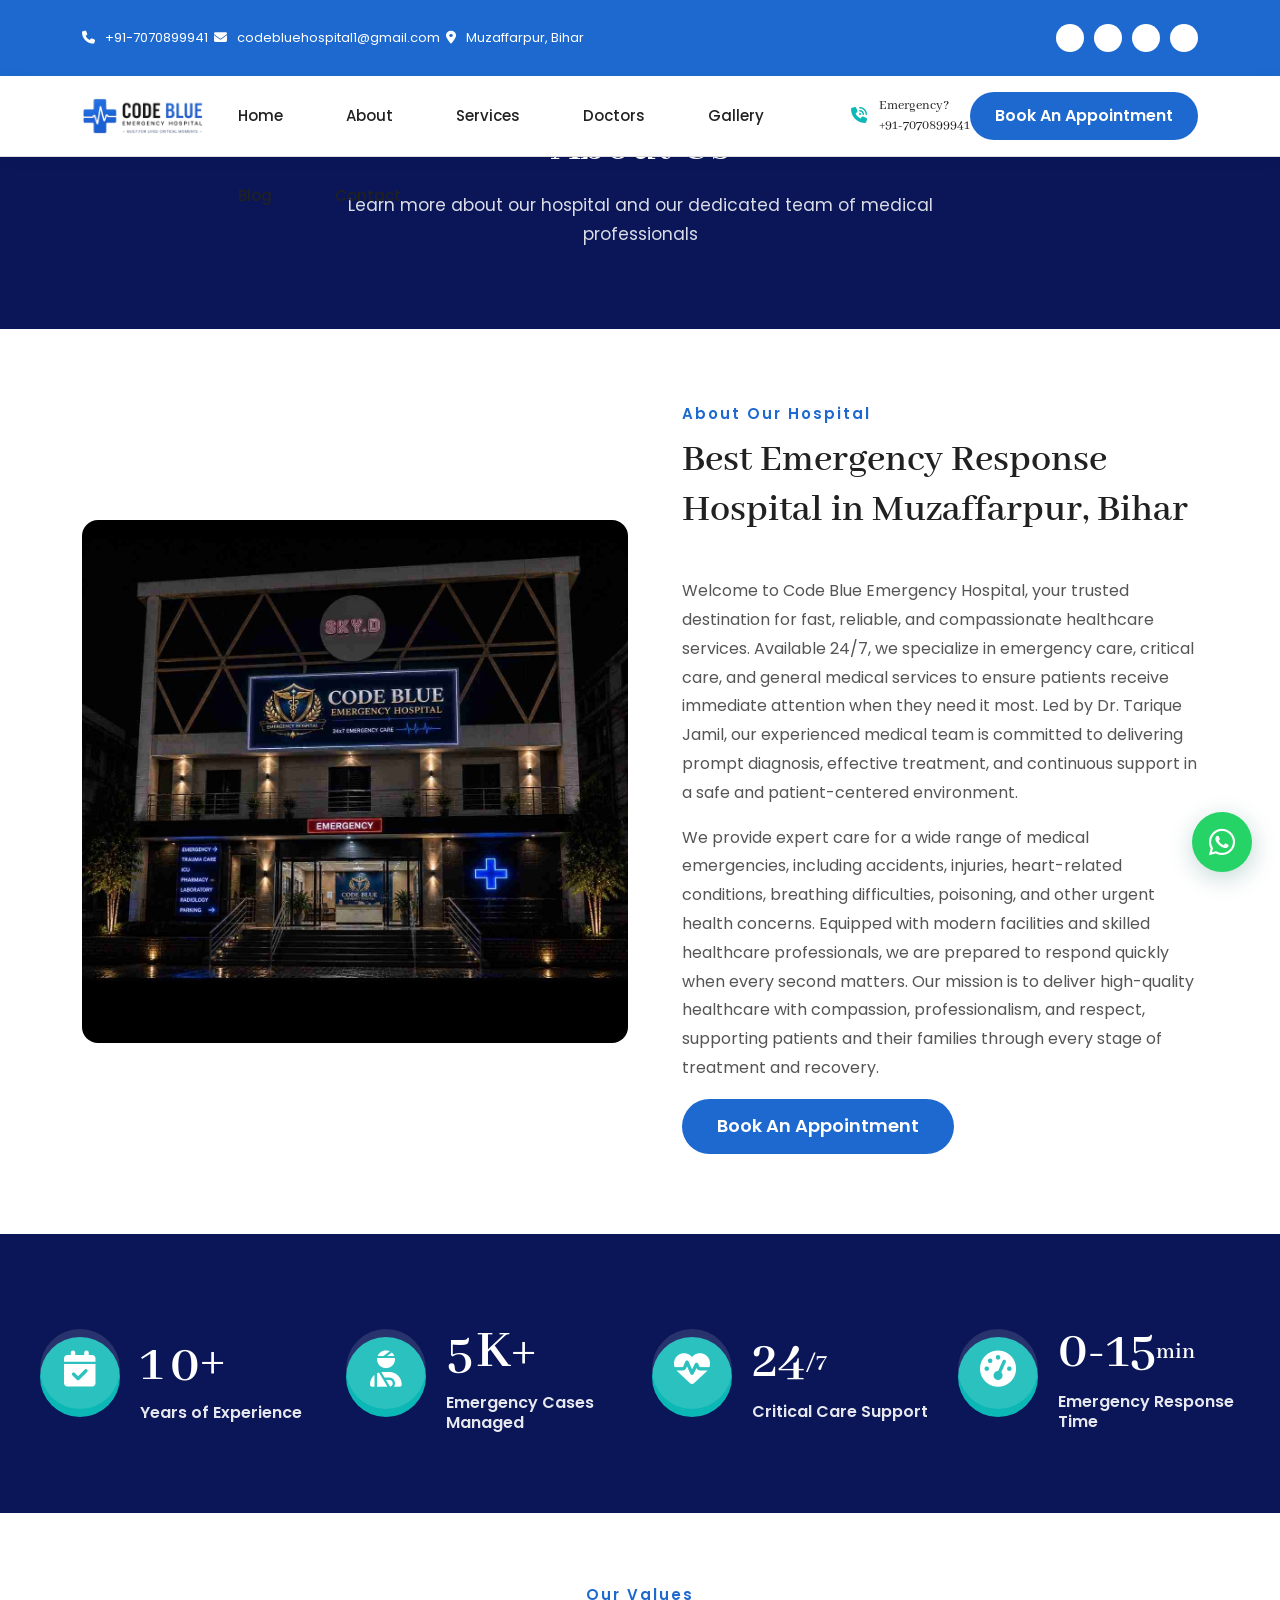
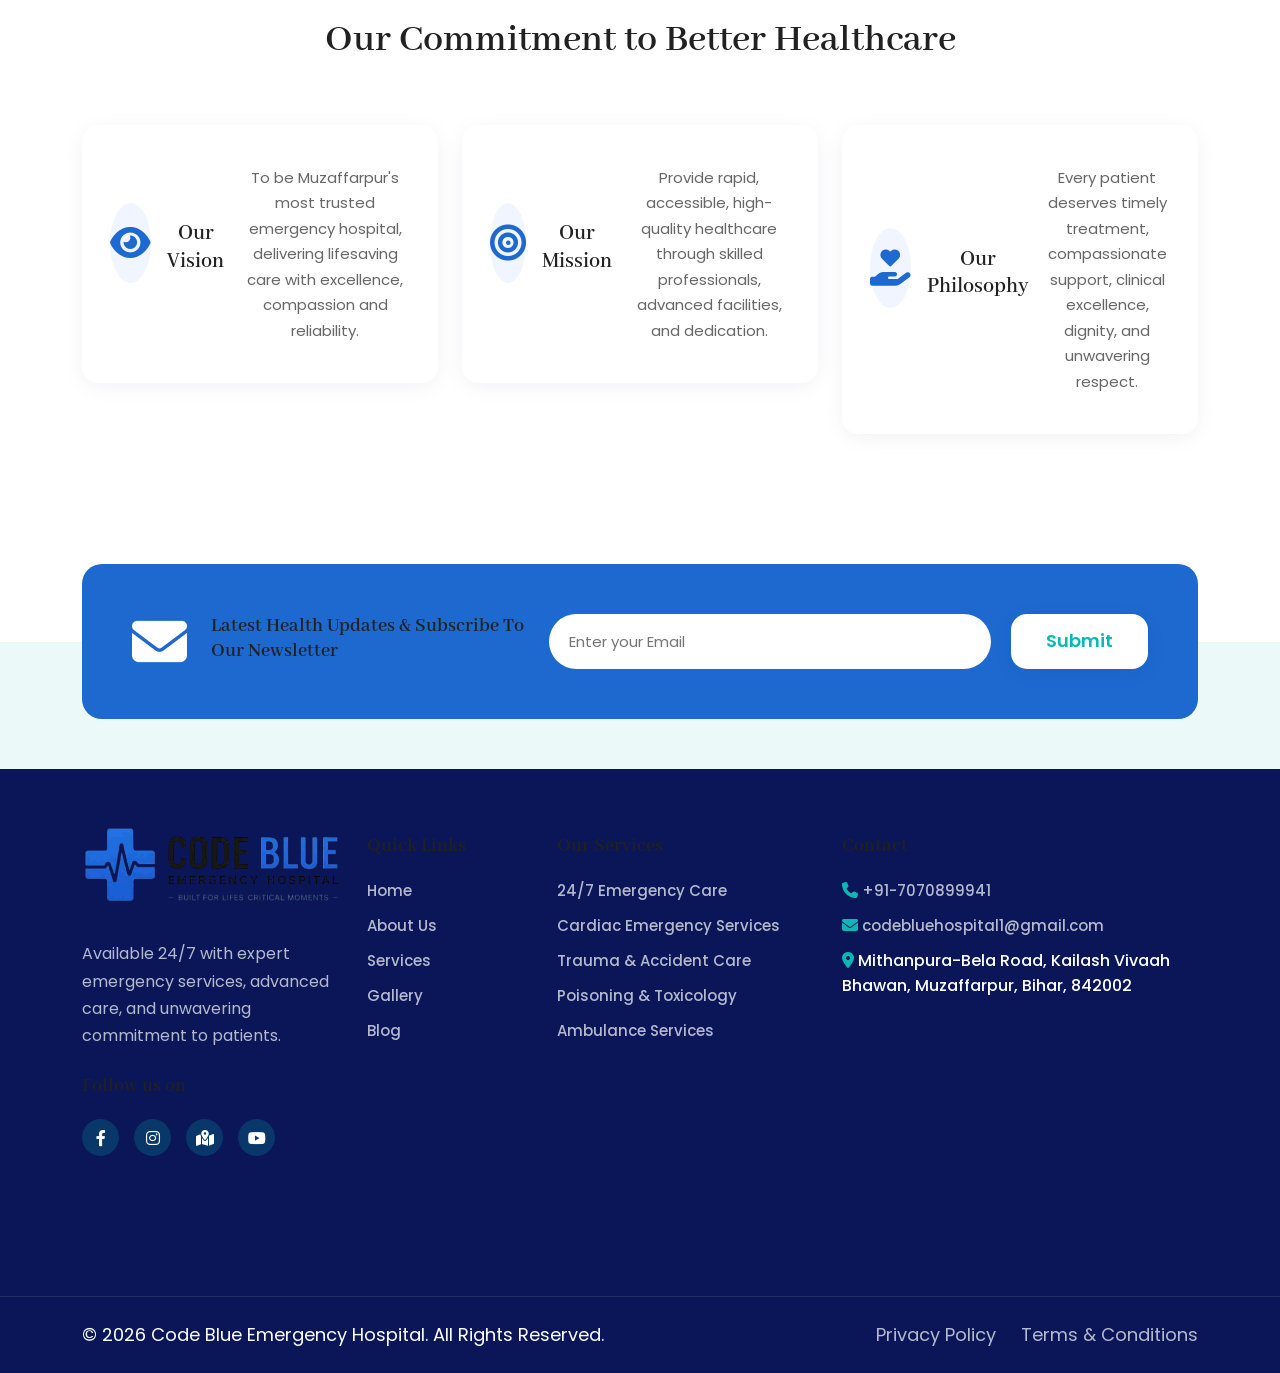
==== commit 2dedfd37: "Major layout overhaul: clean spacing, modern cards, proper inner page heroes, consistent typography" ====
--- a/about.html
+++ b/about.html
@@ -88,14 +88,12 @@
   <!-- End Header Section -->
 
   <!-- Start Hero Section -->
-  <section class="cs_hero cs_style_1 position-relative" style="background-color: #0a1658;">
-    <div class="cs_hero_top">
-      <div class="container">
-        <div class="row align-items-center" style="min-height: 400px;">
-          <div class="col-lg-12 text-center">
-            <h1 class="cs_hero_title cs_fs_60 cs_semibold cs_white_color wow fadeInDown">About Us</h1>
-            <p class="cs_hero_subtitle cs_fs_18 cs_white_color">Learn more about our hospital and our dedicated team of medical professionals</p>
-          </div>
+  <section class="cs_inner_hero">
+    <div class="container">
+      <div class="row">
+        <div class="col-lg-12 text-center">
+          <h1 class="cs_hero_title cs_semibold cs_white_color wow fadeInDown">About Us</h1>
+          <p class="cs_hero_subtitle cs_white_color">Learn more about our hospital and our dedicated team of medical professionals</p>
         </div>
       </div>
     </div>
--- a/assets/css/codeblue.css
+++ b/assets/css/codeblue.css
@@ -36,33 +36,57 @@
   --cb-space-2xl: 65px;
   --cb-space-3xl: 70px;
 
-  --cb-shadow-card: 0px 5px 22px -6px rgba(131, 131, 131, 0.5);
+  --cb-shadow-card: 0 4px 24px -4px rgba(10, 22, 88, 0.08);
+  --cb-shadow-card-hover: 0 12px 32px -4px rgba(10, 22, 88, 0.14);
   --cb-shadow-dark: 0px 3px 10px 0px rgba(0, 0, 0, 0.2);
   --cb-shadow-subtle: 0px 2px 14px -5px rgba(0, 0, 0, 0.5);
   --cb-shadow-elevated: 0px 4px 10px 1px rgba(0, 0, 0, 0.54);
   --cb-shadow-whatsapp: 1px 6px 24px 0px rgba(7, 94, 84, 0.24);
 }
 
-/* === Global Overrides === */
+/* === Global === */
+*, *::before, *::after {
+  box-sizing: border-box;
+}
+
 body {
   font-family: var(--cb-font-body) !important;
   color: var(--cb-near-black) !important;
   background: var(--cb-pure-white) !important;
+  line-height: 1.7;
 }
 
 h1, h2, h3, h4, h5, h6 {
   font-family: var(--cb-font-heading) !important;
   color: var(--cb-near-black) !important;
+  line-height: 1.3;
+}
+
+p {
+  color: #555;
+  line-height: 1.8;
 }
 
 a {
   color: var(--cb-brand-blue);
   transition: all 0.3s ease;
+  text-decoration: none !important;
 }
 a:hover {
   color: var(--cb-deep-navy) !important;
 }
 
+img {
+  max-width: 100%;
+  height: auto;
+}
+
+/* === Top Header === */
+.cs_top_header {
+  background: var(--cb-deep-navy) !important;
+  padding: 8px 0;
+}
+
 .cs_top_header a,
 .cs_top_header .cs_social_btns a {
   color: var(--cb-pure-white) !important;
@@ -71,40 +95,24 @@
   color: var(--cb-light-blue) !important;
 }
 
-.cs_footer a {
-  color: var(--cb-light-blue);
-}
-.cs_footer a:hover {
-  color: var(--cb-brand-blue) !important;
-}
-.cs_footer .cs_social_btns a {
-  color: var(--cb-pure-white);
-}
-.cs_footer .cs_social_btns a:hover {
-  color: var(--cb-brand-blue) !important;
-}
-
-.cs_hero a {
-  color: var(--cb-pure-white);
-}
-.cs_hero a:hover {
-  color: var(--cb-light-blue) !important;
-}
-
-/* === Header === */
-.cs_top_header {
-  background: var(--cb-deep-navy) !important;
-}
-
+.cs_top_header_left .cs_top_nav {
+  font-family: var(--cb-font-body) !important;
+  font-size: 13px !important;
+}
+
+/* === Main Header === */
 .cs_main_header {
   background: var(--cb-pure-white) !important;
-  border-bottom: 1px solid var(--cb-light-blue);
+  border-bottom: 1px solid #eee;
+  box-shadow: 0 2px 16px rgba(0,0,0,0.04);
 }
 
 .cs_nav_list li a {
   font-family: var(--cb-font-body) !important;
   color: var(--cb-near-black) !important;
   font-weight: 500;
+  padding: 22px 14px !important;
+  font-size: 15px !important;
 }
 
 .cs_nav_list li a:hover,
@@ -117,27 +125,34 @@
   max-height: 50px;
 }
 
-/* === Hero Section === */
+/* === Hero Section (Homepage) === */
 .cs_hero {
   background: transparent !important;
 }
 
 .cs_hero_top {
   background: var(--cb-deep-navy) !important;
+  padding: 80px 0 100px;
 }
 
 .cs_hero_title {
   font-family: var(--cb-font-heading) !important;
   color: var(--cb-pure-white) !important;
+  font-size: 52px !important;
+  line-height: 1.15;
+  margin-bottom: 20px;
 }
 
 .cs_hero_subtitle {
   font-family: var(--cb-font-body) !important;
-  color: var(--cb-pure-white) !important;
+  color: rgba(255,255,255,0.85) !important;
+  font-size: 17px !important;
+  line-height: 1.7;
+  margin-bottom: 32px;
 }
 
 .cs_hero_text p {
-  color: var(--cb-pure-white) !important;
+  color: rgba(255,255,255,0.85) !important;
 }
 
 .cs_hero .cs_btn {
@@ -146,6 +161,62 @@
 
 .cs_hero .cs_btn:hover {
   color: var(--cb-pure-white) !important;
+}
+
+.cs_hero_thumb {
+  border-radius: var(--cb-radius-xl);
+  overflow: hidden;
+  box-shadow: 0 20px 60px -20px rgba(0,0,0,0.35);
+}
+
+.cs_hero_thumb img {
+  width: 100%;
+  display: block;
+  min-height: 420px;
+  object-fit: cover;
+}
+
+/* === Inner Page Hero Banners === */
+.cs_inner_hero {
+  background: var(--cb-deep-navy);
+  padding: 120px 0 80px;
+  text-align: center;
+}
+
+.cs_inner_hero .cs_hero_title {
+  font-size: 48px !important;
+  margin-bottom: 16px;
+}
+
+.cs_inner_hero .cs_hero_subtitle {
+  font-size: 17px !important;
+  max-width: 600px;
+  margin: 0 auto;
+}
+
+/* === Section Spacing === */
+section {
+  padding: 0;
+}
+
+.cs_height_120 {
+  height: 80px !important;
+}
+
+.cs_height_133 {
+  height: 80px !important;
+}
+
+.cs_height_63 {
+  height: 40px !important;
+}
+
+.cs_height_45 {
+  height: 30px !important;
+}
+
+.cs_height_95 {
+  height: 65px !important;
 }
 
 /* === Buttons === */
@@ -153,65 +224,144 @@
   border-radius: var(--cb-radius-pill) !important;
   font-family: var(--cb-font-body) !important;
   transition: all 0.3s ease;
+  padding: 14px 36px;
+  font-weight: 600;
 }
 
 .cs_accent_bg_v1,
 .cs_btn.cs_accent_bg_v1 {
   background: var(--cb-brand-blue) !important;
+  color: var(--cb-pure-white) !important;
 }
 
 .cs_btn:hover {
   background: var(--cb-deep-navy) !important;
   transform: translateY(-2px);
-  box-shadow: var(--cb-shadow-subtle);
+  box-shadow: 0 8px 25px -5px rgba(10, 22, 88, 0.3) !important;
 }
 
 /* === Section Headings === */
+.cs_section_heading {
+  margin-bottom: 10px;
+}
+
 .cs_section_title_up {
   font-family: var(--cb-font-body) !important;
   color: var(--cb-brand-blue) !important;
   font-weight: 600;
+  font-size: 15px !important;
+  text-transform: uppercase;
+  letter-spacing: 2px;
+  margin-bottom: 12px;
 }
 
 .cs_section_title {
   font-family: var(--cb-font-heading) !important;
   color: var(--cb-near-black) !important;
+  font-size: 40px !important;
+  line-height: 1.25;
 }
 
 /* === Cards === */
 .cs_card,
-.cs_white_bg,
-.cs_post_info {
-  border-radius: var(--cb-radius-lg) !important;
+.cs_white_bg {
+  border-radius: var(--cb-radius-xl) !important;
   box-shadow: var(--cb-shadow-card) !important;
   border: none !important;
+  overflow: hidden;
+  transition: all 0.35s ease;
+  background: var(--cb-pure-white);
 }
 
 .cs_card:hover,
 .cs_post:hover {
-  transform: translateY(-5px);
-  box-shadow: var(--cb-shadow-elevated) !important;
+  transform: translateY(-6px);
+  box-shadow: var(--cb-shadow-card-hover) !important;
+}
+
+.cs_card_thumb {
+  overflow: hidden;
+}
+
+.cs_card_thumb img {
+  transition: transform 0.5s ease;
+}
+
+.cs_card:hover .cs_card_thumb img {
+  transform: scale(1.05);
+}
+
+.cs_card_text {
+  padding: 24px 24px 8px !important;
+}
+
+.cs_card_title {
+  font-size: 20px !important;
+  margin-bottom: 10px;
+}
+
+.cs_card_subtitle {
+  font-size: 15px;
+  color: #666;
+  line-height: 1.7;
+  margin-bottom: 16px;
+}
+
+/* === Icon Boxes (Why Choose Us, Commitment) === */
+.cs_iconbox {
+  background: var(--cb-pure-white);
+  border-radius: var(--cb-radius-xl) !important;
+  box-shadow: var(--cb-shadow-card) !important;
+  transition: all 0.35s ease;
+  padding: 40px 28px !important;
+}
+
+.cs_iconbox:hover {
+  transform: translateY(-6px);
+  box-shadow: var(--cb-shadow-card-hover) !important;
+}
+
+.cs_iconbox .cs_iconbox_icon {
+  width: 80px !important;
+  height: 80px !important;
+  border-radius: var(--cb-radius-full) !important;
+  background: var(--cb-pale-blue) !important;
+  color: var(--cb-brand-blue) !important;
+  margin: 0 auto 22px !important;
+  display: flex;
+  align-items: center;
+  justify-content: center;
+  font-size: 36px;
+}
+
+.cs_iconbox_title {
+  font-size: 22px !important;
+  margin-bottom: 12px;
+}
+
+.cs_iconbox_subtitle {
+  font-size: 15px;
+  color: #666;
+  line-height: 1.7;
+  margin: 0;
 }
 
 /* === About Section === */
 .cs_about .cs_about_thumb img {
-  border-radius: var(--cb-radius-lg);
-}
-
-/* === Progress Bar === */
-.cs_progress {
-  background: var(--cb-pale-blue) !important;
-  border-radius: var(--cb-radius-pill);
-}
-
-.cs_progress_percentage {
-  background: var(--cb-brand-blue) !important;
-  border-radius: var(--cb-radius-pill);
+  border-radius: var(--cb-radius-xl);
+}
+
+.cs_about_text {
+  font-size: 16px;
+  color: #555;
+  line-height: 1.8;
+  margin-bottom: 16px;
 }
 
 /* === Counter Section === */
 .cs_counting {
   background-color: var(--cb-deep-navy) !important;
+  border-radius: 0;
 }
 
 .cs_counting .cs_counter_number,
@@ -221,11 +371,24 @@
 }
 
 .cs_counting .cs_funfact_icon {
-  background: rgba(255,255,255,0.15) !important;
+  background: rgba(255,255,255,0.12) !important;
+  width: 80px;
+  height: 80px;
 }
 
 .cs_counting .cs_funfact_icon i {
   color: var(--cb-pure-white) !important;
+  font-size: 36px !important;
+}
+
+.cs_counter_number {
+  font-size: 56px !important;
+  margin-bottom: 6px;
+}
+
+.cs_counter_title {
+  font-size: 16px !important;
+  opacity: 0.9;
 }
 
 /* === Tabs === */
@@ -239,23 +402,28 @@
   color: var(--cb-pure-white) !important;
 }
 
-/* === Testimonial === */
-.cs_testimonial_info {
-  background-color: var(--cb-brand-blue) !important;
-  border-radius: var(--cb-radius-xl) !important;
-}
-
-.cs_rating_percentage {
-  background: var(--cb-pure-white) !important;
-}
-
-/* === Video Block === */
+/* === CTA / Video Block === */
 .cs_video_block {
   background-color: var(--cb-deep-navy) !important;
+  border-radius: 0;
 }
 
 .cs_player_btn {
   background: var(--cb-brand-blue) !important;
+}
+
+/* === Testimonial Cards === */
+.cs_testimonial_card {
+  background: var(--cb-pale-blue) !important;
+  border-radius: var(--cb-radius-xl) !important;
+  padding: 32px 28px !important;
+  border: 1px solid rgba(29, 105, 207, 0.06);
+  transition: all 0.3s ease;
+}
+
+.cs_testimonial_card:hover {
+  box-shadow: var(--cb-shadow-card-hover);
+  transform: translateY(-4px);
 }
 
 /* === Contact Form === */
@@ -263,33 +431,40 @@
   font-family: var(--cb-font-body);
   font-weight: 500;
   color: var(--cb-near-black);
-  margin-bottom: 6px;
+  margin-bottom: 8px;
   font-size: 14px;
 }
 
 .cs_form_field {
-  border: 1px solid var(--cb-light-blue) !important;
+  border: 1px solid #e0e0e0 !important;
   border-radius: var(--cb-radius-lg) !important;
   font-family: var(--cb-font-body);
+  padding: 14px 18px;
+  font-size: 15px;
+  transition: all 0.3s ease;
+  width: 100%;
 }
 
 .cs_form_field:focus {
   border-color: var(--cb-brand-blue) !important;
-  box-shadow: 0 0 0 3px rgba(29, 105, 207, 0.15);
+  box-shadow: 0 0 0 3px rgba(29, 105, 207, 0.1);
+  outline: none;
 }
 
 .cs_contact_info_list li {
   display: flex;
   align-items: flex-start;
-  gap: 15px;
-  margin-bottom: 25px;
+  gap: 18px;
+  margin-bottom: 28px;
 }
 
 .cs_contact_info_icon {
-  width: 50px;
-  height: 50px;
-  min-width: 50px;
+  width: 56px;
+  height: 56px;
+  min-width: 56px;
   border-radius: var(--cb-radius-full);
+  background: var(--cb-pale-blue);
+  color: var(--cb-brand-blue);
   display: flex;
   align-items: center;
   justify-content: center;
@@ -297,15 +472,43 @@
 }
 
 /* === Newsletter === */
+.cs_newsletter_1_wrap {
+  padding: 50px 0;
+}
+
 .cs_newsletter {
   background-color: var(--cb-brand-blue) !important;
+  border-radius: var(--cb-radius-2xl) !important;
+  padding: 40px 48px;
+  display: flex;
+  align-items: center;
+  justify-content: space-between;
+  gap: 30px;
+}
+
+.cs_newsletter_form {
+  display: flex;
+  gap: 10px;
+}
+
+.cs_newsletter_form_field {
+  padding: 14px 20px !important;
+  border: none !important;
+  border-radius: var(--cb-radius-pill) !important;
+  min-width: 260px;
+  font-size: 15px;
+}
+
+/* === Blog/Post === */
+.cs_post_info {
+  padding: 24px;
   border-radius: var(--cb-radius-xl) !important;
-}
-
-/* === Blog/Post === */
+  background: var(--cb-pure-white);
+  box-shadow: var(--cb-shadow-card);
+}
 
 .cs_post_thumb {
-  border-radius: var(--cb-radius-lg) !important;
+  border-radius: var(--cb-radius-xl) !important;
   overflow: hidden;
 }
 
@@ -321,47 +524,93 @@
 
 .cs_footer_widget_title {
   font-family: var(--cb-font-heading) !important;
+  font-size: 20px !important;
+  margin-bottom: 20px;
+}
+
+.cs_footer_widget p {
+  color: rgba(255,255,255,0.7);
+  font-size: 15px;
+  line-height: 1.7;
 }
 
 .cs_footer_links li a:hover {
   color: var(--cb-brand-blue) !important;
 }
 
+.cs_footer .cs_social_btns a {
+  color: var(--cb-pure-white);
+  transition: all 0.3s ease;
+}
+.cs_footer .cs_social_btns a:hover {
+  color: var(--cb-brand-blue) !important;
+}
+
+.cs_footer a {
+  color: rgba(255,255,255,0.7);
+}
+.cs_footer a:hover {
+  color: var(--cb-brand-blue) !important;
+}
+
+.cs_footer .cs_menu_widget ul li {
+  margin-bottom: 10px;
+}
+
+.cs_footer .cs_menu_widget ul li a {
+  font-size: 15px;
+  color: rgba(255,255,255,0.7);
+  transition: all 0.3s ease;
+}
+
+.cs_footer_bottom {
+  border-top: 1px solid rgba(255,255,255,0.1);
+  padding: 24px 0;
+  margin-top: 40px;
+}
+
 /* === Accordian === */
 .cs_accordian.cs_white_bg {
-  border-radius: var(--cb-radius-lg) !important;
-  border: 1px solid var(--cb-light-blue) !important;
+  border-radius: var(--cb-radius-xl) !important;
+  border: 1px solid #eee !important;
+  margin-bottom: 12px;
+  overflow: hidden;
 }
 
 .cs_accordian.active .cs_accordian_head {
   background-color: var(--cb-brand-blue) !important;
   color: var(--cb-pure-white) !important;
-  border-radius: var(--cb-radius-lg);
+  border-radius: var(--cb-radius-xl);
 }
 
 /* === Author Card === */
 .cs_author_card {
-  border-radius: var(--cb-radius-lg);
-  border: 1px solid var(--cb-light-blue);
+  border-radius: var(--cb-radius-xl);
+  border: 1px solid #eee;
+  padding: 24px;
 }
 
 /* === Appointment === */
 .cs_select_1 {
-  border: 1px solid var(--cb-light-blue) !important;
+  border: 1px solid #e0e0e0 !important;
   border-radius: var(--cb-radius-lg) !important;
+  padding: 14px 18px;
+  font-size: 15px;
 }
 
 .cs_time,
 .cs_date {
-  border: 1px solid var(--cb-light-blue) !important;
+  border: 1px solid #e0e0e0 !important;
   border-radius: var(--cb-radius-lg) !important;
+  padding: 14px 18px;
+  font-size: 15px;
 }
 
 /* === WhatsApp Floating Button === */
 .cb-whatsapp-btn {
   position: fixed;
-  bottom: 25px;
-  right: 25px;
+  bottom: 28px;
+  right: 28px;
   width: 60px;
   height: 60px;
   background: var(--cb-whatsapp);
@@ -384,64 +633,72 @@
   font-size: 30px;
 }
 
-/* === Page Banner (inner pages) === */
-.cs_page_banner {
-  background: var(--cb-deep-navy);
-  padding: 100px 0 80px;
-  text-align: center;
-}
-
-.cs_page_banner h1 {
-  font-family: var(--cb-font-heading);
-  color: var(--cb-pure-white);
-  font-size: 60px;
-  font-weight: 600;
-}
-
-.cs_page_banner p {
-  font-family: var(--cb-font-body);
-  color: var(--cb-light-blue);
-  font-size: 18px;
-}
-
-/* === Section Spacing === */
-section {
-  padding: 0;
-}
-
-.cs_height_120 {
-  height: 70px !important;
-}
-
-.cs_height_133 {
-  height: 70px !important;
-}
-
-/* === Utility Bar === */
-.cs_top_header_left .cs_top_nav {
-  font-family: var(--cb-font-body) !important;
-  font-size: 13px !important;
-}
-
 /* === Sticky Header Fix === */
 .cs_sticky_header.cs_site_header {
   background: var(--cb-pure-white);
 }
 
-/* === Scrollbar Styling === */
+/* === Scrollbar === */
 ::-webkit-scrollbar {
   width: 8px;
 }
-
 ::-webkit-scrollbar-track {
   background: var(--cb-off-white);
 }
-
 ::-webkit-scrollbar-thumb {
   background: var(--cb-brand-blue);
   border-radius: var(--cb-radius-pill);
 }
-
 ::-webkit-scrollbar-thumb:hover {
   background: var(--cb-deep-navy);
 }
+
+/* === Page Backgrounds === */
+.cs_pale_blue_bg {
+  background: var(--cb-pale-blue);
+}
+
+.cs_off_white_bg {
+  background: var(--cb-off-white);
+}
+
+/* === Responsive === */
+@media (max-width: 991px) {
+  .cs_hero_title {
+    font-size: 38px !important;
+  }
+  .cs_inner_hero .cs_hero_title {
+    font-size: 36px !important;
+  }
+  .cs_section_title {
+    font-size: 32px !important;
+  }
+  .cs_newsletter {
+    flex-direction: column;
+    text-align: center;
+    padding: 32px 24px;
+  }
+  .cs_newsletter_form {
+    flex-direction: column;
+    width: 100%;
+  }
+  .cs_newsletter_form_field {
+    min-width: auto;
+    width: 100%;
+  }
+}
+
+@media (max-width: 575px) {
+  .cs_hero_title {
+    font-size: 30px !important;
+  }
+  .cs_inner_hero .cs_hero_title {
+    font-size: 28px !important;
+  }
+  .cs_section_title {
+    font-size: 26px !important;
+  }
+  .cs_counter_number {
+    font-size: 42px !important;
+  }
+}
